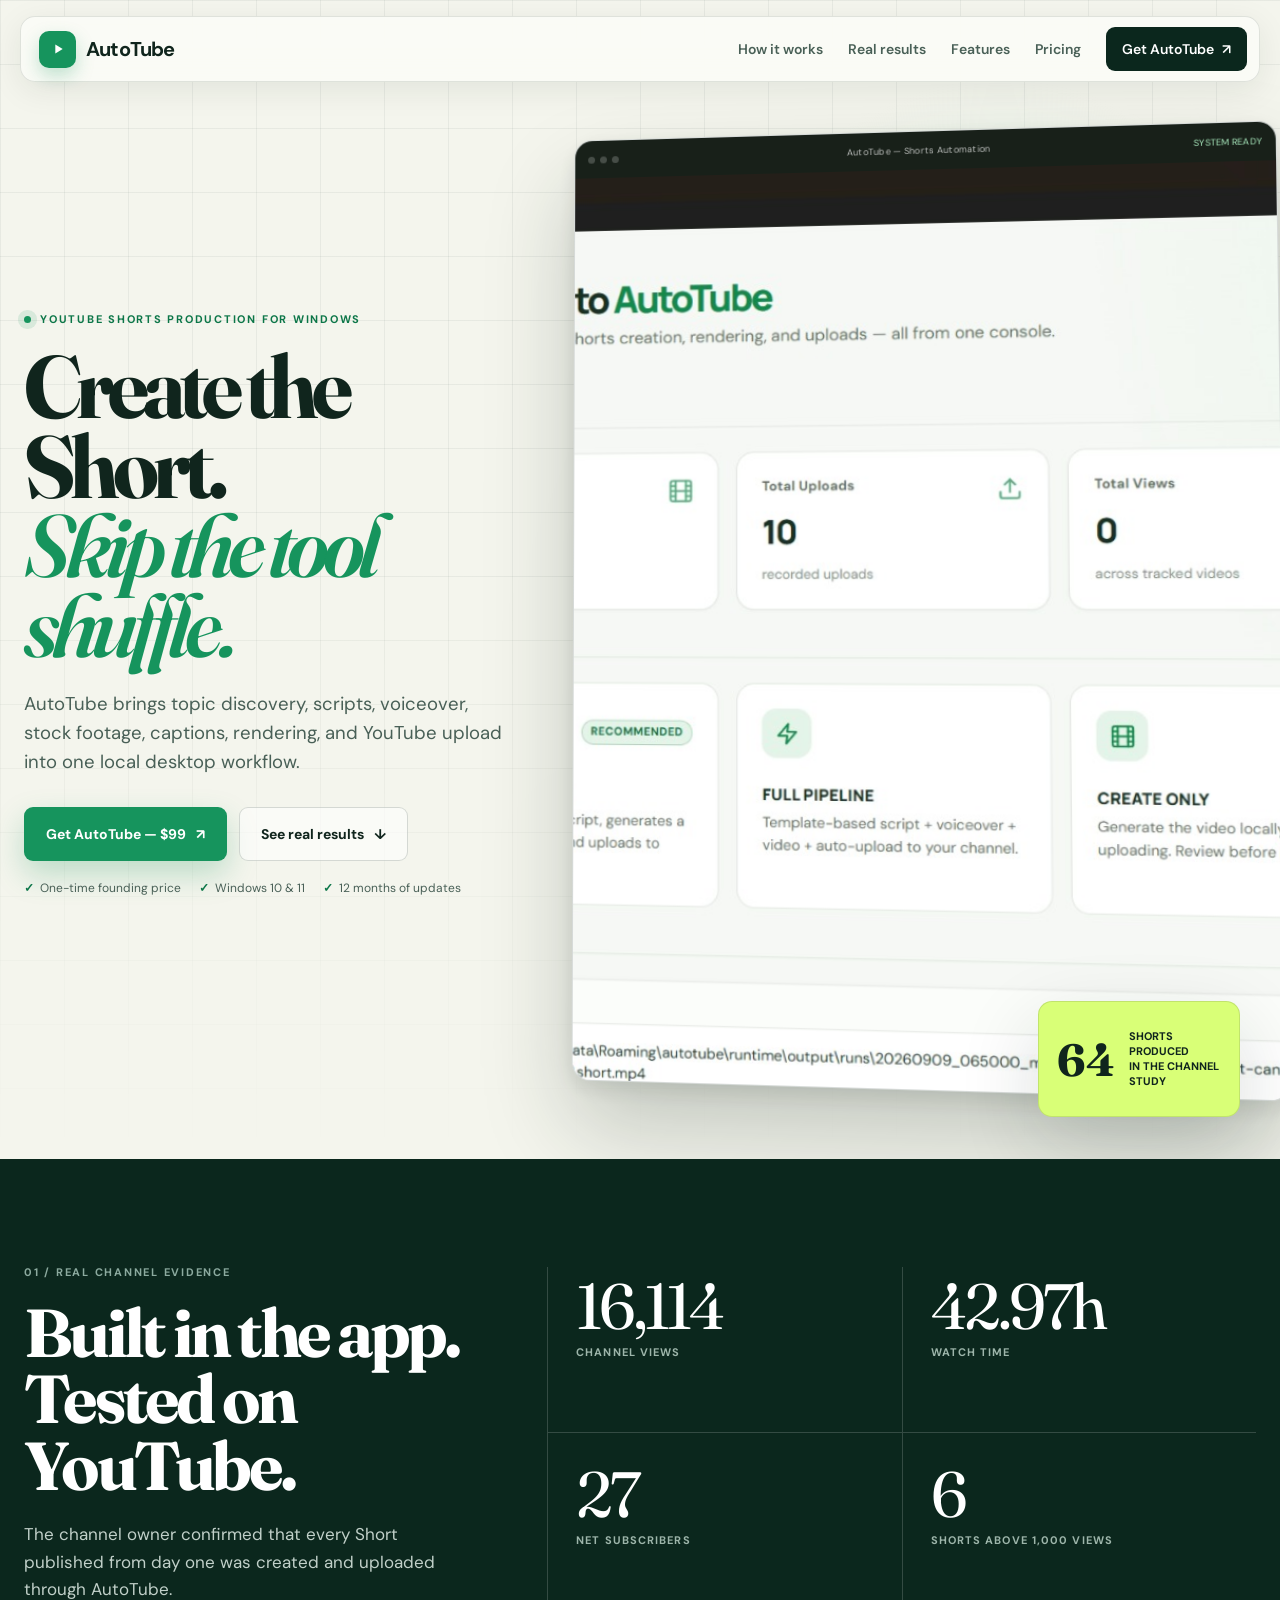
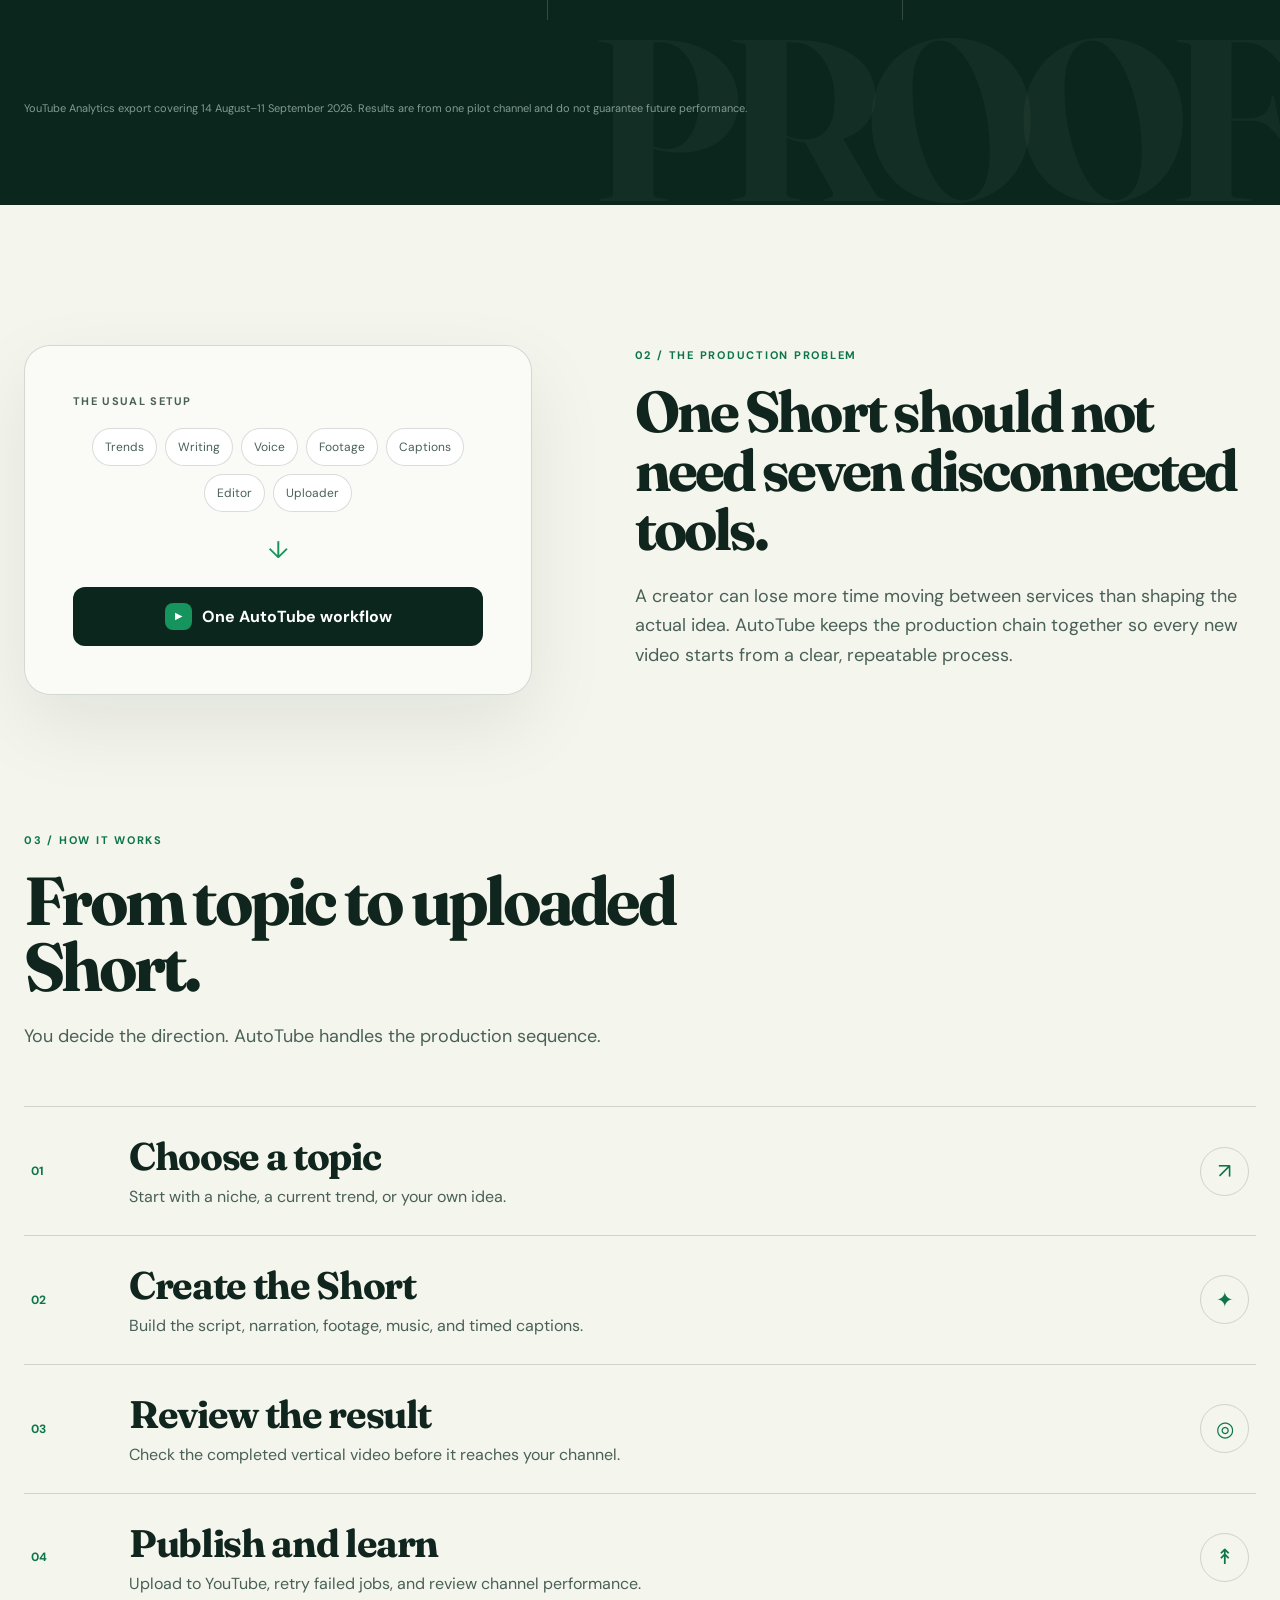
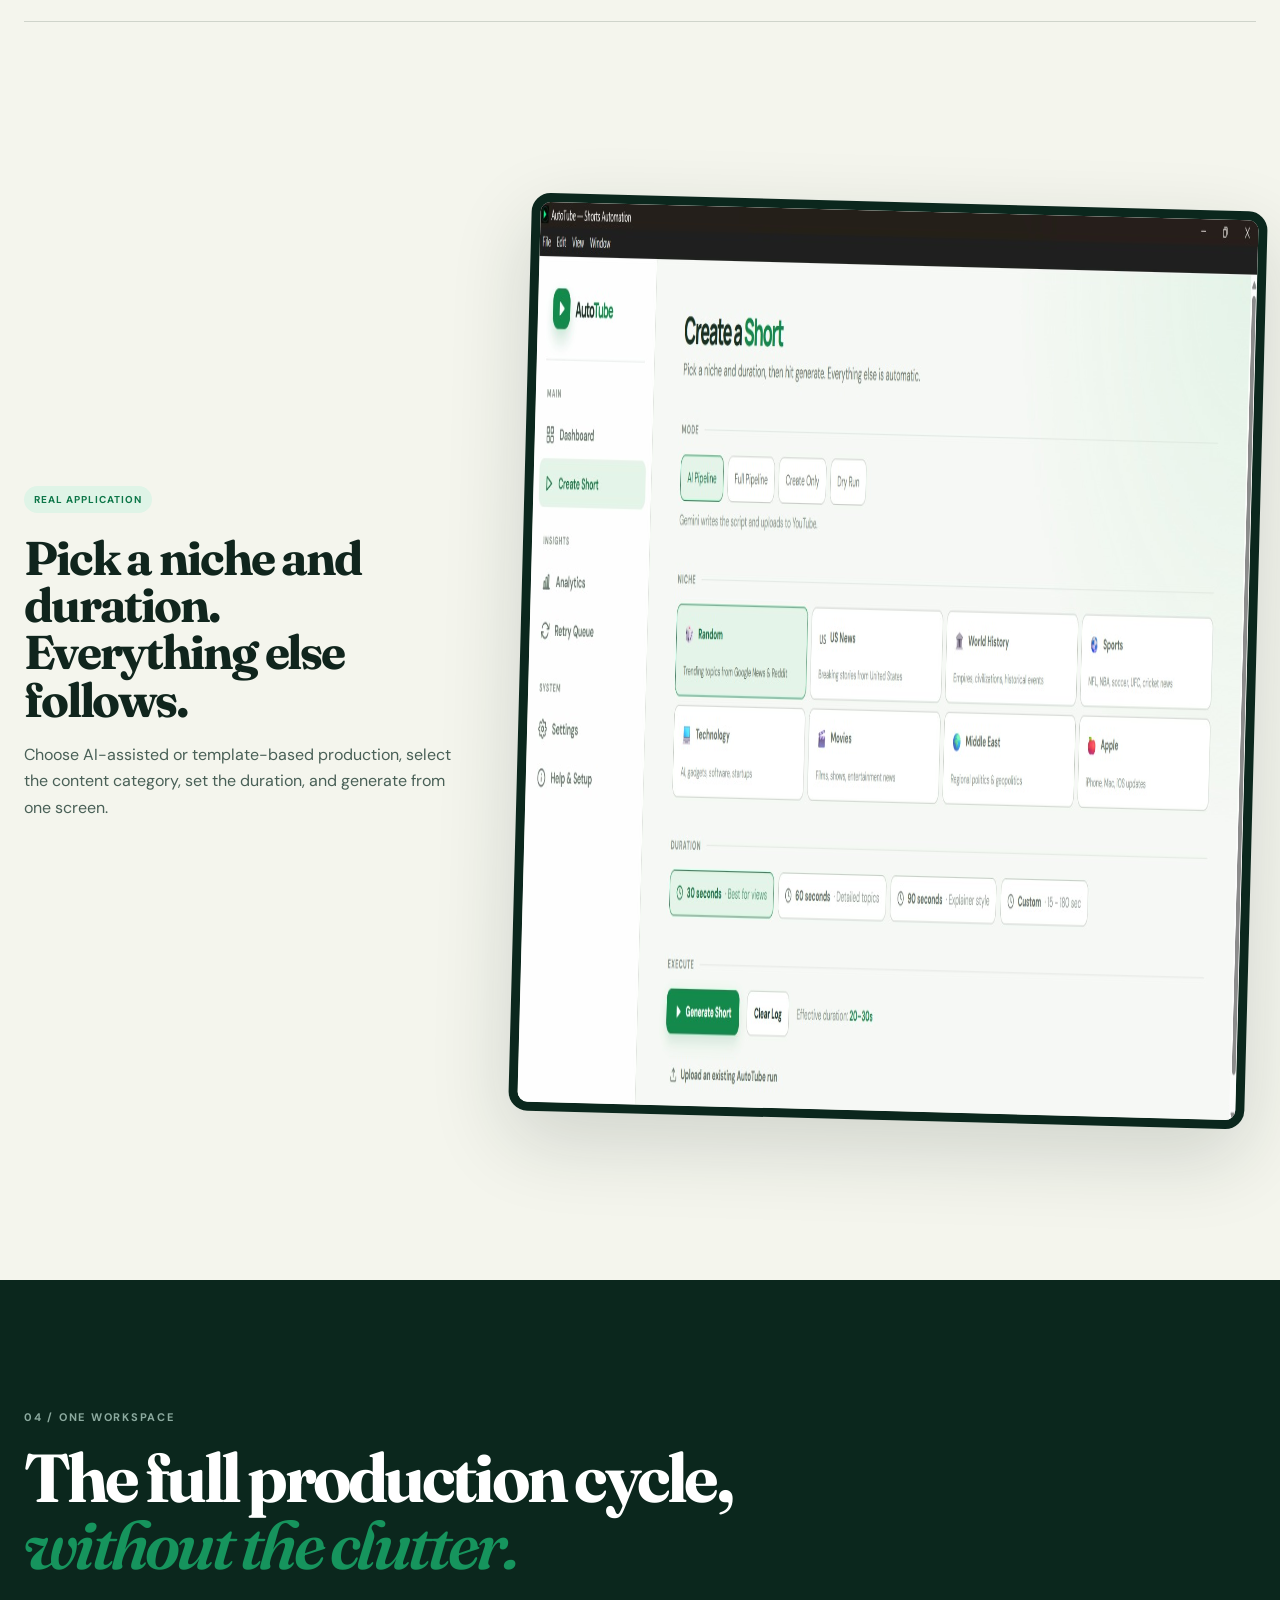
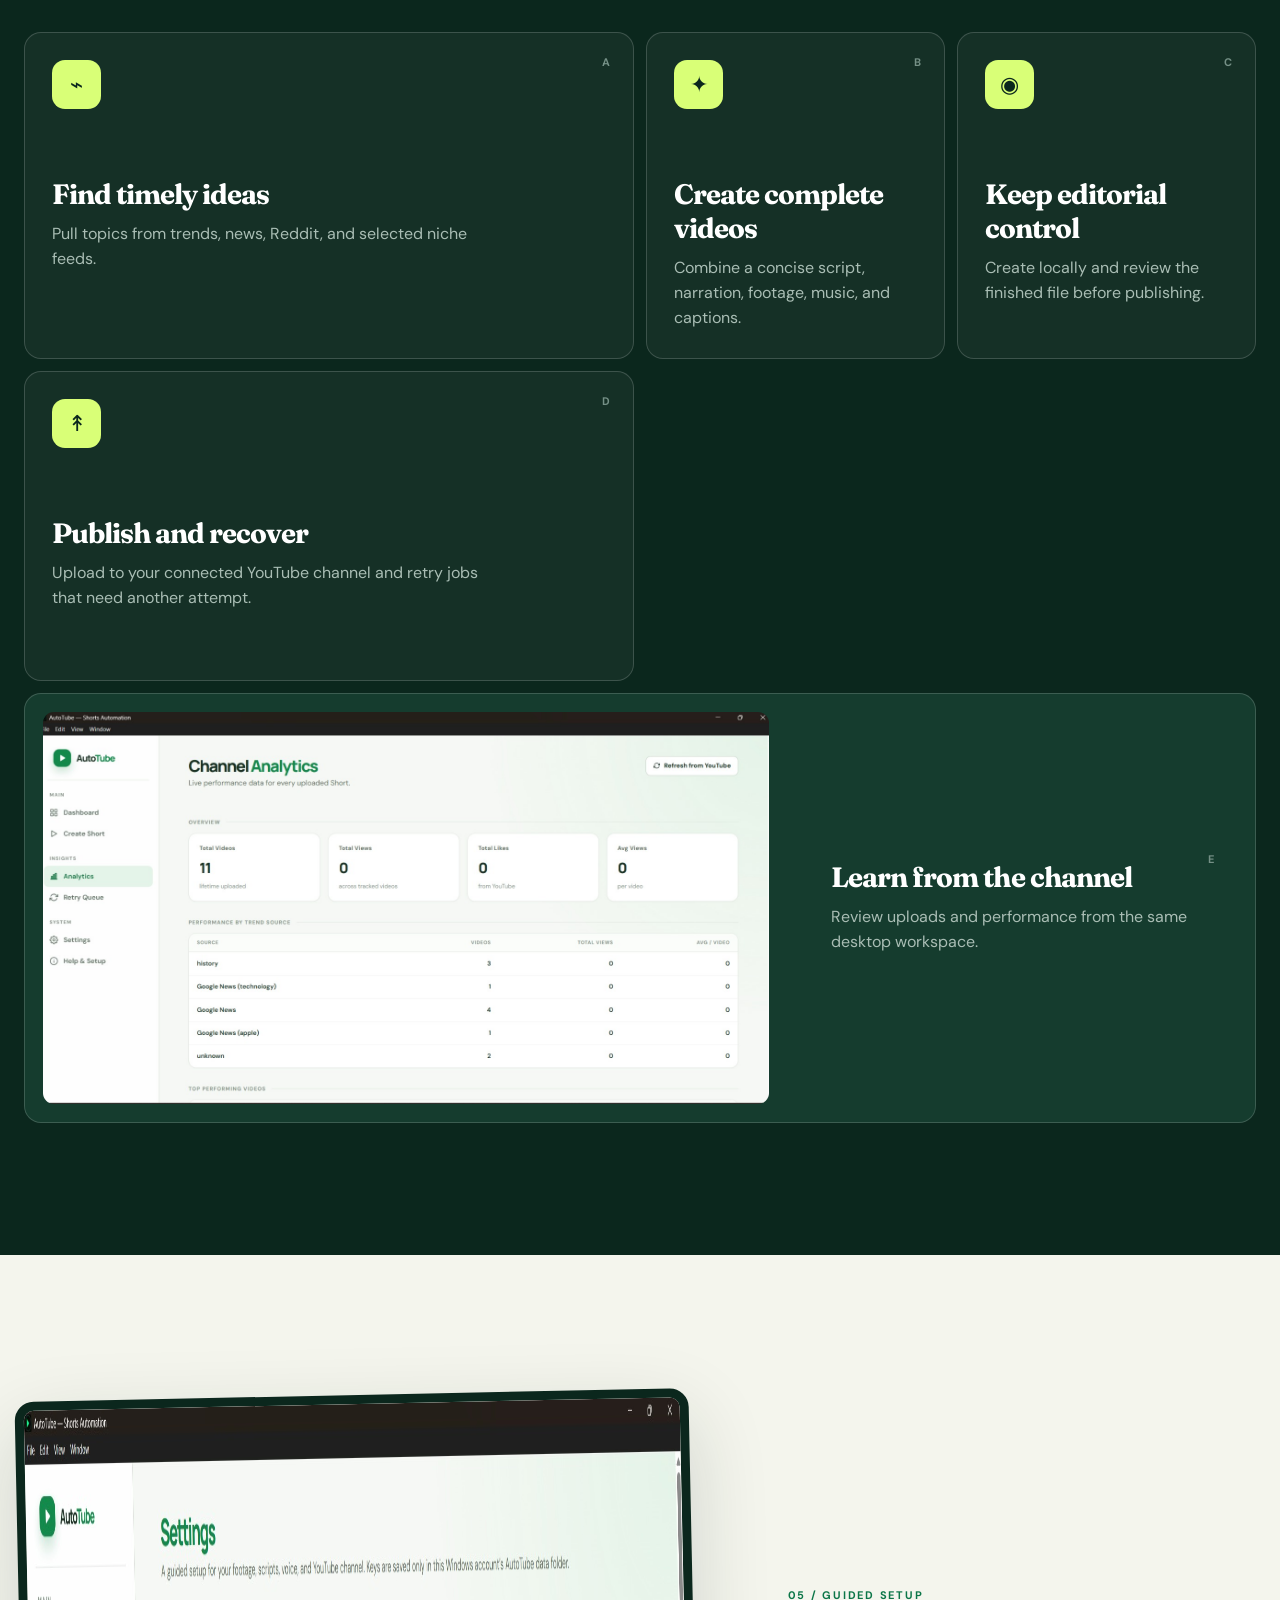
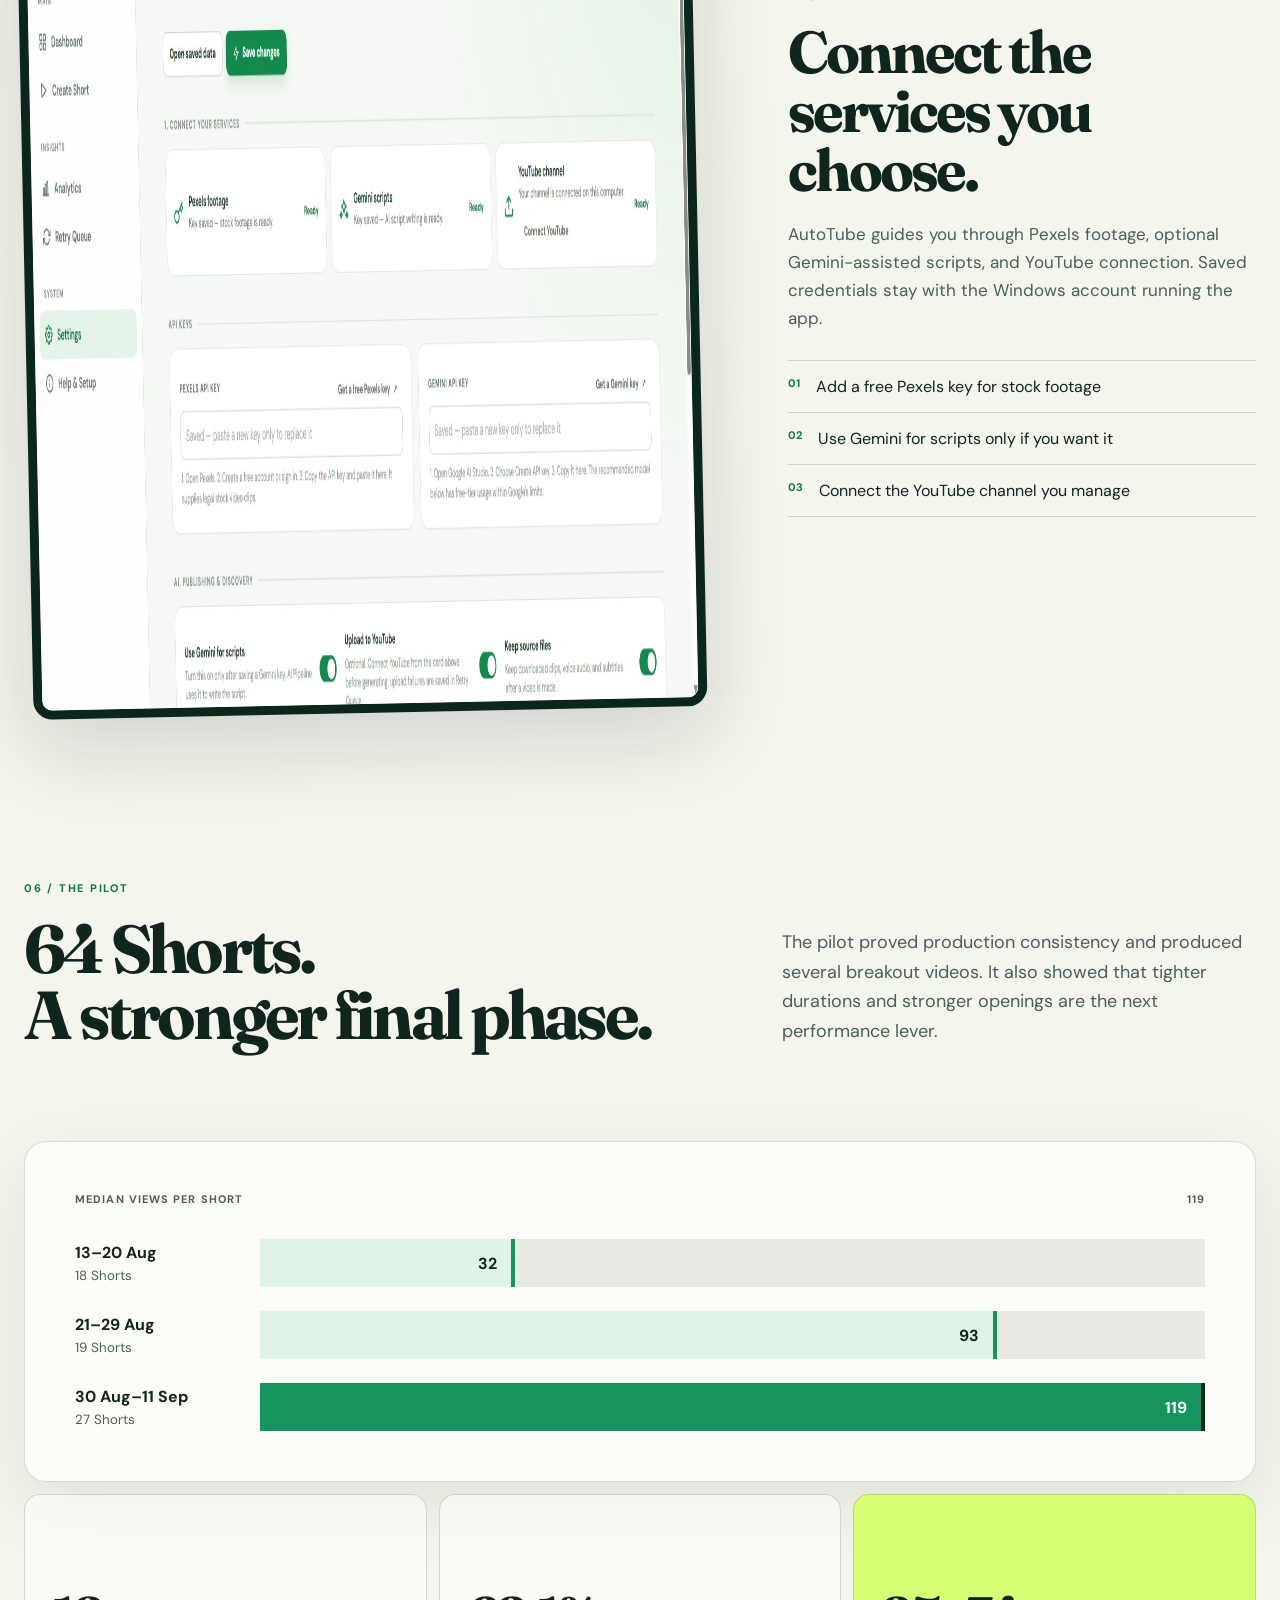
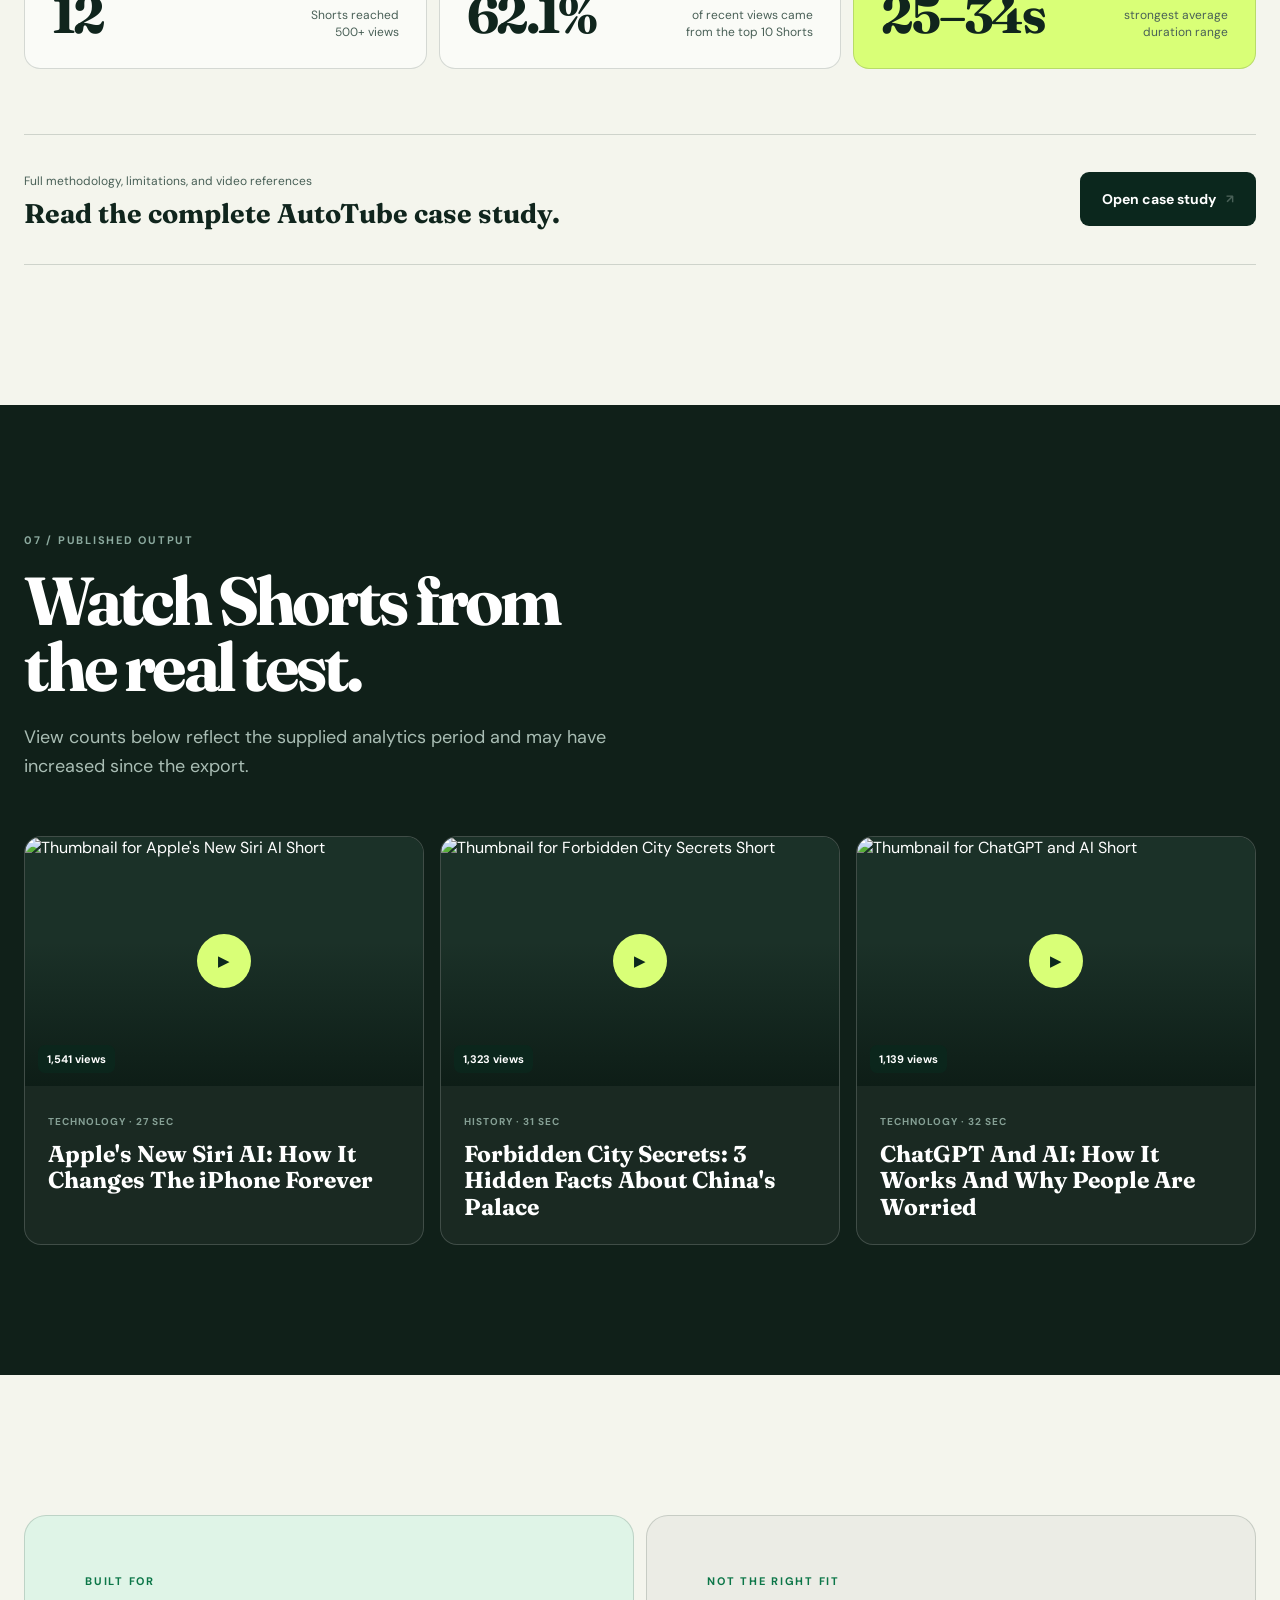
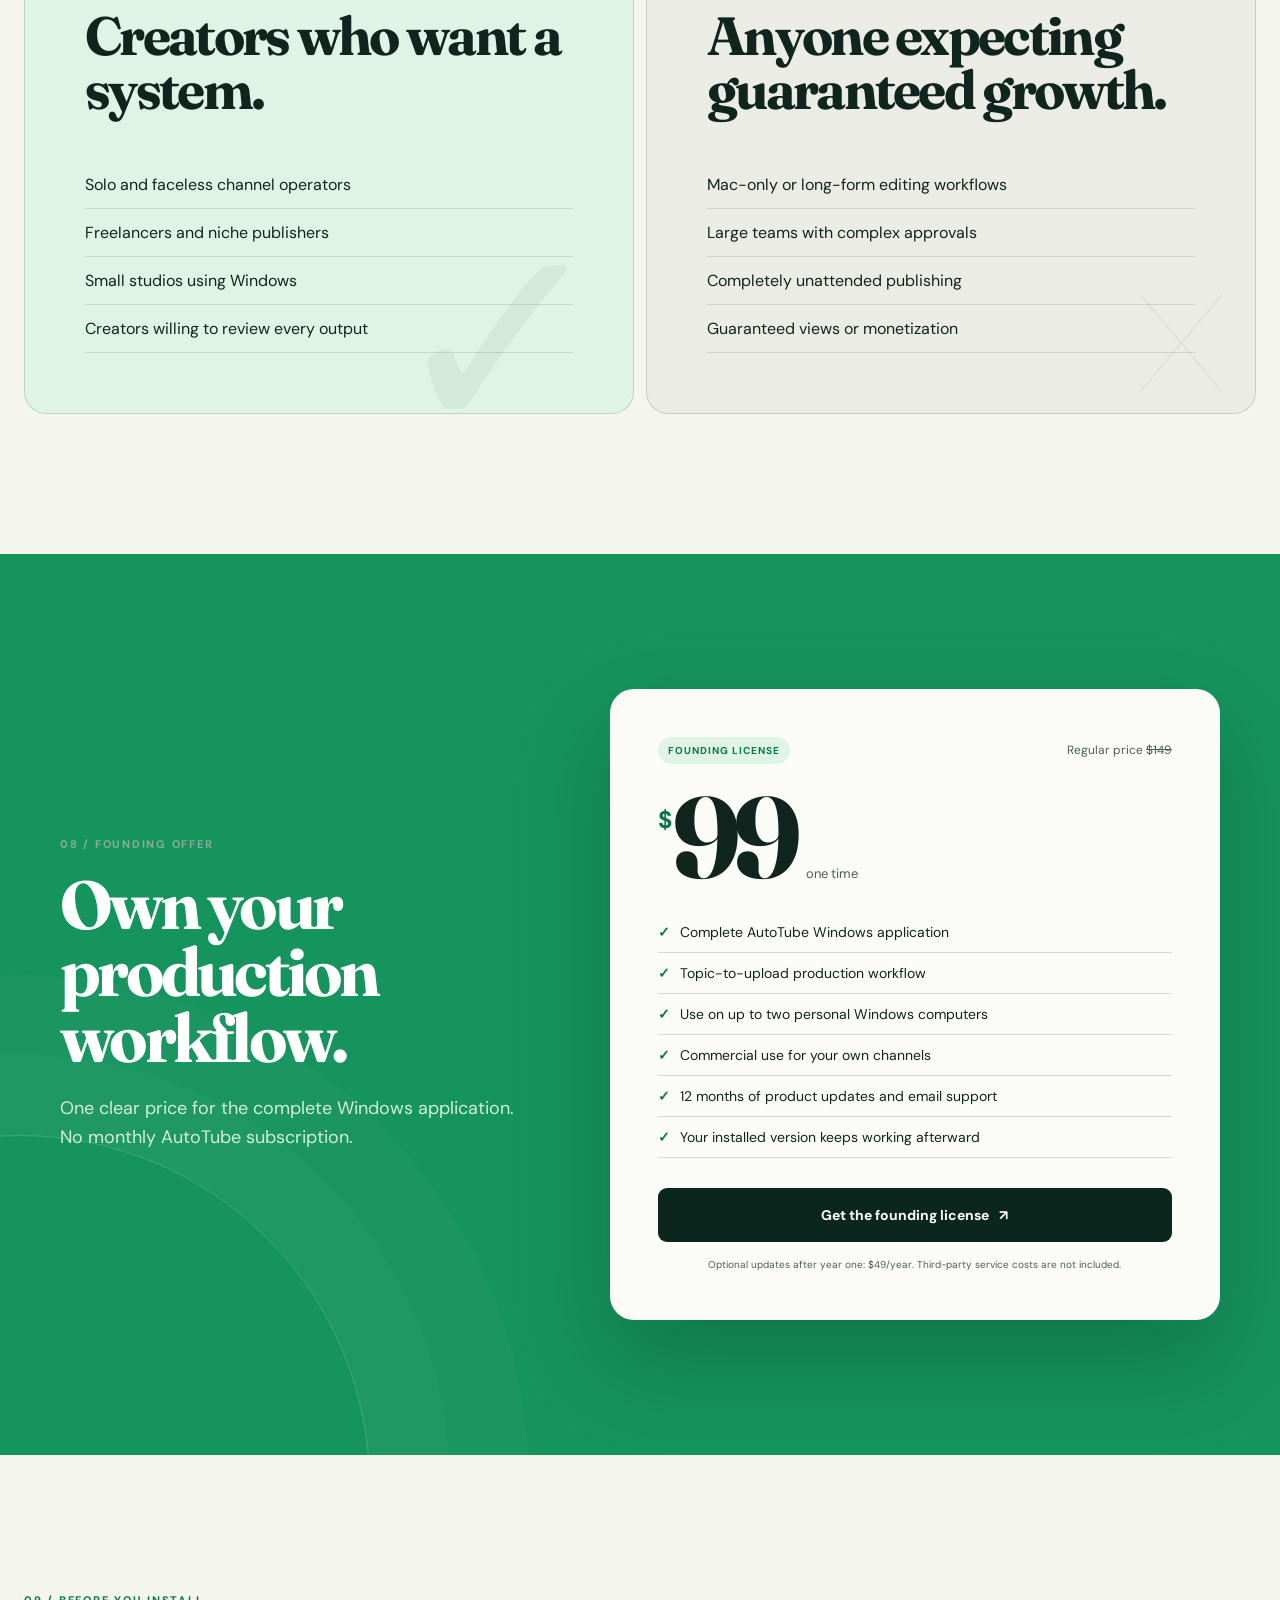
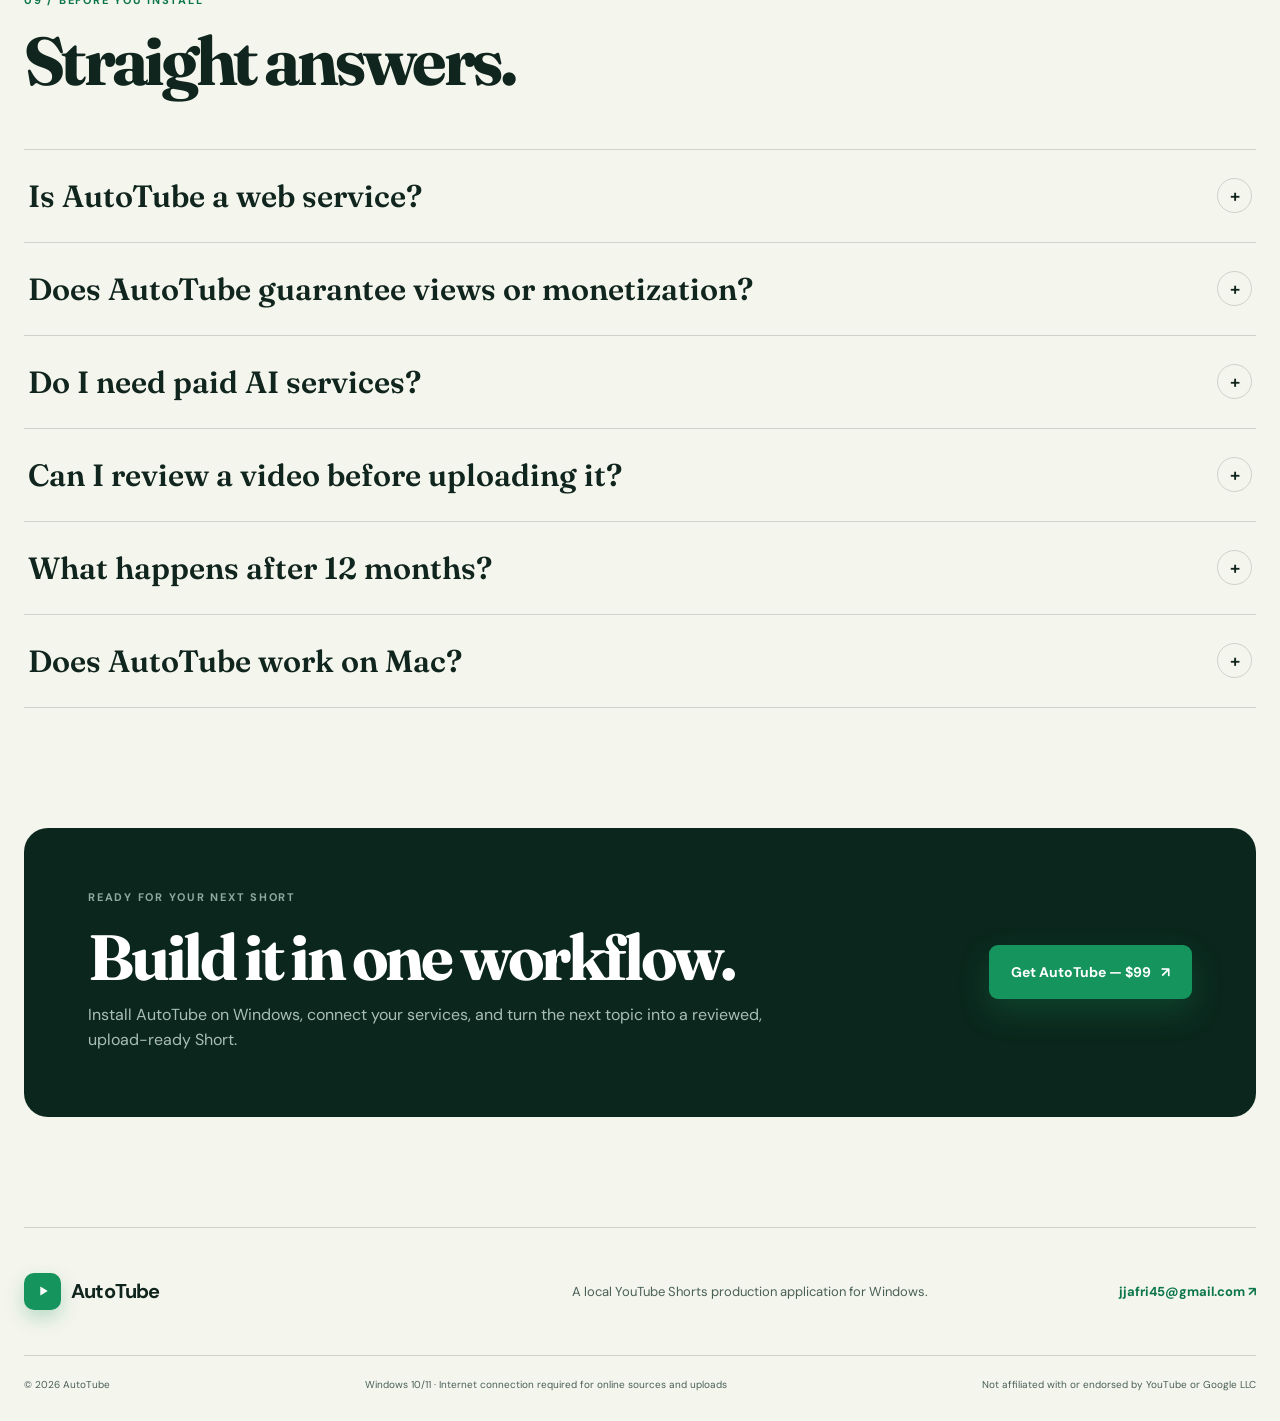
==== index.html @ 6524827c "Add AutoTube customer landing page" ====
<!doctype html>
<html lang="en">
  <head>
    <meta charset="UTF-8" />
    <meta name="viewport" content="width=device-width, initial-scale=1.0" />
    <meta name="theme-color" content="#0b271d" />
    <meta
      name="description"
      content="AutoTube is a Windows desktop app that creates, renders, and uploads YouTube Shorts from one local workflow. See real channel results and get the founding license."
    />
    <meta property="og:title" content="AutoTube — Create and publish Shorts from one app" />
    <meta
      property="og:description"
      content="64 AutoTube Shorts generated 16,114 views in a real channel study. See the workflow, results, and founding offer."
    />
    <meta property="og:type" content="website" />
    <meta property="og:url" content="https://autube.is-an.ai/" />
    <meta property="og:image" content="https://autube.is-an.ai/assets/autotube-dashboard.jpeg" />
    <meta name="twitter:card" content="summary_large_image" />
    <link rel="canonical" href="https://autube.is-an.ai/" />
    <link rel="icon" href="./favicon.svg" type="image/svg+xml" />
    <link rel="preconnect" href="https://fonts.googleapis.com" />
    <link rel="preconnect" href="https://fonts.gstatic.com" crossorigin />
    <link
      href="https://fonts.googleapis.com/css2?family=DM+Sans:wght@400;500;600;700&amp;family=Fraunces:opsz,wght@9..144,600;9..144,700&amp;display=swap"
      rel="stylesheet"
    />
    <script>document.documentElement.classList.add('js');</script>
    <link rel="stylesheet" href="./styles.css" />
    <script src="./app.js" defer></script>
    <title>AutoTube — Create and publish YouTube Shorts</title>
  </head>
  <body>
    <a class="skip-link" href="#main">Skip to content</a>

    <header class="site-header" data-header>
      <a class="brand" href="#top" aria-label="AutoTube home">
        <span class="brand-mark" aria-hidden="true">
          <svg viewBox="0 0 28 28" role="img"><path d="M10.6 8.2 20 14l-9.4 5.8V8.2Z" /></svg>
        </span>
        <span>AutoTube</span>
      </a>

      <button class="menu-toggle" type="button" aria-expanded="false" aria-controls="site-nav" data-menu-toggle>
        <span></span><span></span>
        <span class="sr-only">Open menu</span>
      </button>

      <nav class="site-nav" id="site-nav" aria-label="Primary navigation" data-menu>
        <a href="#workflow">How it works</a>
        <a href="#results">Real results</a>
        <a href="#features">Features</a>
        <a href="#pricing">Pricing</a>
        <a class="header-cta" href="https://wa.me/923166284254?text=Hi%2C%20I%27m%20interested%20in%20the%20AutoTube%20Founding%20License" target="_blank" rel="noreferrer">Get AutoTube <span>↗</span></a>
      </nav>
    </header>

    <main id="main">
      <section class="hero" id="top">
        <div class="hero-grid" aria-hidden="true"></div>
        <div class="hero-copy reveal">
          <p class="kicker"><span></span> YouTube Shorts production for Windows</p>
          <h1>Create the Short.<br /><em>Skip the tool shuffle.</em></h1>
          <p class="hero-lede">
            AutoTube brings topic discovery, scripts, voiceover, stock footage, captions,
            rendering, and YouTube upload into one local desktop workflow.
          </p>
          <div class="hero-actions">
            <a class="button button-primary" href="https://wa.me/923166284254?text=Hi%2C%20I%27m%20interested%20in%20the%20AutoTube%20Founding%20License" target="_blank" rel="noreferrer">
              Get AutoTube — $99 <span aria-hidden="true">↗</span>
            </a>
            <a class="button button-quiet" href="#results">See real results <span aria-hidden="true">↓</span></a>
          </div>
          <div class="hero-fineprint">
            <span>One-time founding price</span>
            <span>Windows 10 &amp; 11</span>
            <span>12 months of updates</span>
          </div>
        </div>

        <div class="hero-product reveal reveal-delay-1">
          <div class="window-shell">
            <div class="window-bar">
              <span class="window-dots" aria-hidden="true"><i></i><i></i><i></i></span>
              <span>AutoTube — Shorts Automation</span>
              <span class="window-status">SYSTEM READY</span>
            </div>
            <img
              src="./assets/autotube-dashboard.jpeg"
              alt="AutoTube dashboard showing production modes, upload totals, and recent activity"
              width="1600"
              height="900"
              fetchpriority="high"
            />
          </div>
          <div class="floating-proof" aria-label="Pilot result">
            <strong>64</strong>
            <span>Shorts produced<br />in the channel study</span>
          </div>
        </div>
      </section>

      <section class="proof-band" aria-labelledby="proof-title">
        <div class="proof-intro reveal">
          <p class="section-code">01 / REAL CHANNEL EVIDENCE</p>
          <h2 id="proof-title">Built in the app.<br />Tested on YouTube.</h2>
          <p>
            The channel owner confirmed that every Short published from day one was created
            and uploaded through AutoTube.
          </p>
        </div>
        <dl class="proof-metrics reveal reveal-delay-1">
          <div><dt>16,114</dt><dd>channel views</dd></div>
          <div><dt>42.97h</dt><dd>watch time</dd></div>
          <div><dt>27</dt><dd>net subscribers</dd></div>
          <div><dt>6</dt><dd>Shorts above 1,000 views</dd></div>
        </dl>
        <p class="proof-note">
          YouTube Analytics export covering 14 August–11 September 2026. Results are from one
          pilot channel and do not guarantee future performance.
        </p>
      </section>

      <section class="problem-section section-shell">
        <div class="problem-map reveal" aria-label="Shorts production workflow comparison">
          <div class="map-label">The usual setup</div>
          <div class="tool-cloud">
            <span>Trends</span><span>Writing</span><span>Voice</span><span>Footage</span><span>Captions</span><span>Editor</span><span>Uploader</span>
          </div>
          <div class="map-arrow" aria-hidden="true">↓</div>
          <div class="autotube-chip"><span class="mini-play">▶</span> One AutoTube workflow</div>
        </div>
        <div class="problem-copy reveal reveal-delay-1">
          <p class="section-code dark">02 / THE PRODUCTION PROBLEM</p>
          <h2>One Short should not need seven disconnected tools.</h2>
          <p>
            A creator can lose more time moving between services than shaping the actual idea.
            AutoTube keeps the production chain together so every new video starts from a clear,
            repeatable process.
          </p>
        </div>
      </section>

      <section class="workflow section-shell" id="workflow">
        <div class="section-heading reveal">
          <p class="section-code dark">03 / HOW IT WORKS</p>
          <h2>From topic to uploaded Short.</h2>
          <p>You decide the direction. AutoTube handles the production sequence.</p>
        </div>

        <ol class="workflow-list">
          <li class="reveal">
            <span class="step-number">01</span>
            <div><h3>Choose a topic</h3><p>Start with a niche, a current trend, or your own idea.</p></div>
            <span class="step-icon" aria-hidden="true">↗</span>
          </li>
          <li class="reveal">
            <span class="step-number">02</span>
            <div><h3>Create the Short</h3><p>Build the script, narration, footage, music, and timed captions.</p></div>
            <span class="step-icon" aria-hidden="true">✦</span>
          </li>
          <li class="reveal">
            <span class="step-number">03</span>
            <div><h3>Review the result</h3><p>Check the completed vertical video before it reaches your channel.</p></div>
            <span class="step-icon" aria-hidden="true">◎</span>
          </li>
          <li class="reveal">
            <span class="step-number">04</span>
            <div><h3>Publish and learn</h3><p>Upload to YouTube, retry failed jobs, and review channel performance.</p></div>
            <span class="step-icon" aria-hidden="true">↟</span>
          </li>
        </ol>

        <div class="product-stage reveal">
          <div class="stage-copy">
            <span class="stage-tag">Real application</span>
            <h3>Pick a niche and duration.<br />Everything else follows.</h3>
            <p>
              Choose AI-assisted or template-based production, select the content category, set
              the duration, and generate from one screen.
            </p>
          </div>
          <div class="screen-card tilted">
            <img
              src="./assets/autotube-create-short.jpeg"
              alt="AutoTube Create a Short screen with production modes, niches, and duration controls"
              width="1600"
              height="900"
              loading="lazy"
            />
          </div>
        </div>
      </section>

      <section class="feature-section" id="features">
        <div class="section-shell">
          <div class="section-heading light reveal">
            <p class="section-code">04 / ONE WORKSPACE</p>
            <h2>The full production cycle,<br /><em>without the clutter.</em></h2>
          </div>

          <div class="feature-grid">
            <article class="feature-card feature-card-wide reveal">
              <span class="feature-index">A</span>
              <div class="feature-icon" aria-hidden="true">⌁</div>
              <h3>Find timely ideas</h3>
              <p>Pull topics from trends, news, Reddit, and selected niche feeds.</p>
            </article>
            <article class="feature-card reveal reveal-delay-1">
              <span class="feature-index">B</span>
              <div class="feature-icon" aria-hidden="true">✦</div>
              <h3>Create complete videos</h3>
              <p>Combine a concise script, narration, footage, music, and captions.</p>
            </article>
            <article class="feature-card reveal">
              <span class="feature-index">C</span>
              <div class="feature-icon" aria-hidden="true">◉</div>
              <h3>Keep editorial control</h3>
              <p>Create locally and review the finished file before publishing.</p>
            </article>
            <article class="feature-card feature-card-wide reveal reveal-delay-1">
              <span class="feature-index">D</span>
              <div class="feature-icon" aria-hidden="true">↟</div>
              <h3>Publish and recover</h3>
              <p>Upload to your connected YouTube channel and retry jobs that need another attempt.</p>
            </article>
            <article class="feature-card feature-card-image reveal">
              <img
                src="./assets/autotube-analytics.jpeg"
                alt="AutoTube channel analytics screen showing tracked video performance"
                width="1600"
                height="900"
                loading="lazy"
              />
              <div><span class="feature-index">E</span><h3>Learn from the channel</h3><p>Review uploads and performance from the same desktop workspace.</p></div>
            </article>
          </div>
        </div>
      </section>

      <section class="setup-section section-shell">
        <div class="setup-screen reveal">
          <div class="screen-card">
            <img
              src="./assets/autotube-settings.jpeg"
              alt="AutoTube Settings screen showing Pexels, optional Gemini, and YouTube connection status"
              width="1600"
              height="900"
              loading="lazy"
            />
          </div>
        </div>
        <div class="setup-copy reveal reveal-delay-1">
          <p class="section-code dark">05 / GUIDED SETUP</p>
          <h2>Connect the services you choose.</h2>
          <p>
            AutoTube guides you through Pexels footage, optional Gemini-assisted scripts, and
            YouTube connection. Saved credentials stay with the Windows account running the app.
          </p>
          <ul>
            <li><span>01</span> Add a free Pexels key for stock footage</li>
            <li><span>02</span> Use Gemini for scripts only if you want it</li>
            <li><span>03</span> Connect the YouTube channel you manage</li>
          </ul>
        </div>
      </section>

      <section class="results section-shell" id="results">
        <div class="results-heading reveal">
          <div>
            <p class="section-code dark">06 / THE PILOT</p>
            <h2>64 Shorts.<br />A stronger final phase.</h2>
          </div>
          <p>
            The pilot proved production consistency and produced several breakout videos. It also
            showed that tighter durations and stronger openings are the next performance lever.
          </p>
        </div>

        <div class="phase-chart reveal" role="img" aria-label="Median views rose from 32 in the first phase to 93 in the second and 119 in the latest phase">
          <div class="chart-axis"><span>Median views per Short</span><span>119</span></div>
          <div class="bar-row">
            <div><span>13–20 Aug</span><small>18 Shorts</small></div>
            <div class="bar-track"><i style="--bar: 27%"><b>32</b></i></div>
          </div>
          <div class="bar-row">
            <div><span>21–29 Aug</span><small>19 Shorts</small></div>
            <div class="bar-track"><i style="--bar: 78%"><b>93</b></i></div>
          </div>
          <div class="bar-row latest">
            <div><span>30 Aug–11 Sep</span><small>27 Shorts</small></div>
            <div class="bar-track"><i style="--bar: 100%"><b>119</b></i></div>
          </div>
        </div>

        <div class="result-cards">
          <article class="result-card reveal"><strong>12</strong><span>Shorts reached<br />500+ views</span></article>
          <article class="result-card reveal reveal-delay-1"><strong>62.1%</strong><span>of recent views came<br />from the top 10 Shorts</span></article>
          <article class="result-card result-card-accent reveal"><strong>25–34s</strong><span>strongest average<br />duration range</span></article>
        </div>

        <div class="case-cta reveal">
          <div>
            <span>Full methodology, limitations, and video references</span>
            <h3>Read the complete AutoTube case study.</h3>
          </div>
          <a class="button button-dark" href="./assets/autotube-application-case-study.pdf" target="_blank">Open case study <span aria-hidden="true">↗</span></a>
        </div>
      </section>

      <section class="videos-section">
        <div class="section-shell">
          <div class="section-heading light reveal">
            <p class="section-code">07 / PUBLISHED OUTPUT</p>
            <h2>Watch Shorts from<br />the real test.</h2>
            <p>View counts below reflect the supplied analytics period and may have increased since the export.</p>
          </div>

          <div class="video-grid">
            <a class="video-card reveal" href="https://www.youtube.com/watch?v=h9ysOjB7v64" target="_blank" rel="noreferrer">
              <div class="video-thumb">
                <img src="https://img.youtube.com/vi/h9ysOjB7v64/hqdefault.jpg" alt="Thumbnail for Apple's New Siri AI Short" loading="lazy" />
                <span class="play-badge" aria-hidden="true">▶</span>
                <span class="view-badge">1,541 views</span>
              </div>
              <div class="video-meta"><span>Technology · 27 sec</span><h3>Apple's New Siri AI: How It Changes The iPhone Forever</h3></div>
            </a>
            <a class="video-card reveal reveal-delay-1" href="https://www.youtube.com/watch?v=GwK6FpS3tto" target="_blank" rel="noreferrer">
              <div class="video-thumb">
                <img src="https://img.youtube.com/vi/GwK6FpS3tto/hqdefault.jpg" alt="Thumbnail for Forbidden City Secrets Short" loading="lazy" />
                <span class="play-badge" aria-hidden="true">▶</span>
                <span class="view-badge">1,323 views</span>
              </div>
              <div class="video-meta"><span>History · 31 sec</span><h3>Forbidden City Secrets: 3 Hidden Facts About China's Palace</h3></div>
            </a>
            <a class="video-card reveal reveal-delay-2" href="https://www.youtube.com/watch?v=IgtK_7Hb8ug" target="_blank" rel="noreferrer">
              <div class="video-thumb">
                <img src="https://img.youtube.com/vi/IgtK_7Hb8ug/hqdefault.jpg" alt="Thumbnail for ChatGPT and AI Short" loading="lazy" />
                <span class="play-badge" aria-hidden="true">▶</span>
                <span class="view-badge">1,139 views</span>
              </div>
              <div class="video-meta"><span>Technology · 32 sec</span><h3>ChatGPT And AI: How It Works And Why People Are Worried</h3></div>
            </a>
          </div>
        </div>
      </section>

      <section class="fit-section section-shell">
        <div class="fit-card good reveal">
          <span class="fit-symbol" aria-hidden="true">✓</span>
          <p class="section-code dark">BUILT FOR</p>
          <h2>Creators who want a system.</h2>
          <ul>
            <li>Solo and faceless channel operators</li>
            <li>Freelancers and niche publishers</li>
            <li>Small studios using Windows</li>
            <li>Creators willing to review every output</li>
          </ul>
        </div>
        <div class="fit-card honest reveal reveal-delay-1">
          <span class="fit-symbol" aria-hidden="true">×</span>
          <p class="section-code dark">NOT THE RIGHT FIT</p>
          <h2>Anyone expecting guaranteed growth.</h2>
          <ul>
            <li>Mac-only or long-form editing workflows</li>
            <li>Large teams with complex approvals</li>
            <li>Completely unattended publishing</li>
            <li>Guaranteed views or monetization</li>
          </ul>
        </div>
      </section>

      <section class="pricing-section" id="pricing">
        <div class="pricing-orbit" aria-hidden="true"></div>
        <div class="pricing-copy reveal">
          <p class="section-code">08 / FOUNDING OFFER</p>
          <h2>Own your<br />production workflow.</h2>
          <p>
            One clear price for the complete Windows application. No monthly AutoTube subscription.
          </p>
        </div>

        <div class="price-card reveal reveal-delay-1">
          <div class="price-card-top">
            <span class="founder-pill">Founding license</span>
            <span class="regular-price">Regular price <s>$149</s></span>
          </div>
          <div class="price"><sup>$</sup><strong>99</strong><span>one time</span></div>
          <ul class="price-list">
            <li><span>✓</span> Complete AutoTube Windows application</li>
            <li><span>✓</span> Topic-to-upload production workflow</li>
            <li><span>✓</span> Use on up to two personal Windows computers</li>
            <li><span>✓</span> Commercial use for your own channels</li>
            <li><span>✓</span> 12 months of product updates and email support</li>
            <li><span>✓</span> Your installed version keeps working afterward</li>
          </ul>
          <a class="button button-price" href="https://wa.me/923166284254?text=Hi%2C%20I%27m%20ready%20to%20buy%20the%20AutoTube%20Founding%20License%20for%20%2499" target="_blank" rel="noreferrer">
            Get the founding license <span aria-hidden="true">↗</span>
          </a>
          <p class="price-note">Optional updates after year one: $49/year. Third-party service costs are not included.</p>
        </div>
      </section>

      <section class="faq section-shell" id="faq">
        <div class="section-heading reveal">
          <p class="section-code dark">09 / BEFORE YOU INSTALL</p>
          <h2>Straight answers.</h2>
        </div>
        <div class="faq-list">
          <details class="reveal"><summary>Is AutoTube a web service?<span>+</span></summary><p>No. AutoTube is a desktop application for Windows 10 and 11. The production workflow runs on your computer.</p></details>
          <details class="reveal"><summary>Does AutoTube guarantee views or monetization?<span>+</span></summary><p>No. AutoTube helps you produce and publish consistently, but viewer response, YouTube distribution, policy compliance, and monetization decisions remain outside the application's control.</p></details>
          <details class="reveal"><summary>Do I need paid AI services?<span>+</span></summary><p>The core template workflow can run without a paid AI subscription. An optional Gemini key enables AI-assisted script writing. Footage and YouTube features require the relevant connected accounts or credentials.</p></details>
          <details class="reveal"><summary>Can I review a video before uploading it?<span>+</span></summary><p>Yes. You can create the finished video locally without publishing it immediately. Every output should be reviewed for accuracy, footage suitability, rights, and channel fit.</p></details>
          <details class="reveal"><summary>What happens after 12 months?<span>+</span></summary><p>Your installed version keeps working. An optional $49 annual renewal provides another year of product updates and email support.</p></details>
          <details class="reveal"><summary>Does AutoTube work on Mac?<span>+</span></summary><p>Not currently. The launch version supports 64-bit Windows 10 and Windows 11.</p></details>
        </div>
      </section>

      <section class="final-cta section-shell reveal">
        <div>
          <p class="section-code">READY FOR YOUR NEXT SHORT</p>
          <h2>Build it in one workflow.</h2>
          <p>Install AutoTube on Windows, connect your services, and turn the next topic into a reviewed, upload-ready Short.</p>
        </div>
        <a class="button button-primary" href="https://wa.me/923166284254?text=Hi%2C%20I%27m%20interested%20in%20the%20AutoTube%20Founding%20License" target="_blank" rel="noreferrer">Get AutoTube — $99 <span aria-hidden="true">↗</span></a>
      </section>
    </main>

    <footer class="site-footer">
      <div class="footer-top">
        <a class="brand footer-brand" href="#top">
          <span class="brand-mark" aria-hidden="true"><svg viewBox="0 0 28 28"><path d="M10.6 8.2 20 14l-9.4 5.8V8.2Z" /></svg></span>
          <span>AutoTube</span>
        </a>
        <p>A local YouTube Shorts production application for Windows.</p>
        <a href="mailto:jjafri45@gmail.com?subject=AutoTube%20Question">jjafri45@gmail.com ↗</a>
      </div>
      <div class="footer-bottom">
        <span>© <span data-year></span> AutoTube</span>
        <span>Windows 10/11 · Internet connection required for online sources and uploads</span>
        <span>Not affiliated with or endorsed by YouTube or Google LLC</span>
      </div>
    </footer>
  </body>
</html>
---- styles.css ----
:root {
  color-scheme: light;
  --paper: #f4f5ed;
  --paper-bright: #fbfcf7;
  --ink: #10251d;
  --ink-soft: #496057;
  --forest: #0b271d;
  --forest-2: #103a2b;
  --green: #16945d;
  --green-dark: #0c7648;
  --mint: #dff4e7;
  --acid: #d9ff77;
  --line: rgba(16, 37, 29, 0.16);
  --line-light: rgba(255, 255, 255, 0.17);
  --white: #fff;
  --shadow: 0 28px 80px rgba(16, 37, 29, 0.16);
  --display: "Fraunces", Georgia, serif;
  --sans: "DM Sans", "Segoe UI", sans-serif;
}

* { box-sizing: border-box; }

html { scroll-behavior: smooth; }

body {
  margin: 0;
  overflow-x: hidden;
  background: var(--paper);
  color: var(--ink);
  font-family: var(--sans);
  text-rendering: optimizeLegibility;
}

body::selection { background: var(--acid); color: var(--forest); }

a { color: inherit; text-decoration: none; }
img { display: block; max-width: 100%; }
button, input { font: inherit; }

.sr-only {
  position: absolute;
  width: 1px;
  height: 1px;
  padding: 0;
  margin: -1px;
  overflow: hidden;
  clip: rect(0, 0, 0, 0);
  white-space: nowrap;
  border: 0;
}

.skip-link {
  position: fixed;
  top: 10px;
  left: 10px;
  z-index: 999;
  padding: 10px 14px;
  transform: translateY(-160%);
  border-radius: 6px;
  background: var(--acid);
  color: var(--forest);
  font-weight: 700;
}

.skip-link:focus { transform: translateY(0); }

.site-header {
  position: fixed;
  z-index: 100;
  top: 16px;
  left: 50%;
  width: min(1240px, calc(100% - 32px));
  min-height: 66px;
  display: flex;
  align-items: center;
  justify-content: space-between;
  gap: 32px;
  padding: 10px 12px 10px 18px;
  transform: translateX(-50%);
  border: 1px solid rgba(16, 37, 29, 0.12);
  border-radius: 15px;
  background: rgba(251, 252, 247, 0.9);
  box-shadow: 0 8px 32px rgba(16, 37, 29, 0.08);
  backdrop-filter: blur(18px);
  transition: top 0.25s ease, box-shadow 0.25s ease;
}

.site-header.scrolled { top: 8px; box-shadow: 0 12px 34px rgba(16, 37, 29, 0.13); }

.brand { display: inline-flex; align-items: center; gap: 10px; font-size: 20px; font-weight: 700; letter-spacing: -0.04em; }

.brand-mark {
  width: 37px;
  height: 37px;
  display: grid;
  place-items: center;
  border-radius: 10px;
  background: var(--green);
  box-shadow: 0 8px 18px rgba(22, 148, 93, 0.25);
}

.brand-mark svg { width: 22px; height: 22px; fill: white; }

.site-nav { display: flex; align-items: center; gap: 25px; font-size: 14px; font-weight: 600; }
.site-nav > a:not(.header-cta) { color: var(--ink-soft); transition: color 0.2s ease; }
.site-nav > a:not(.header-cta):hover { color: var(--green-dark); }

.header-cta {
  min-height: 44px;
  display: inline-flex;
  align-items: center;
  gap: 8px;
  padding: 0 16px;
  border-radius: 9px;
  background: var(--forest);
  color: white;
}

.menu-toggle { display: none; }

.hero {
  position: relative;
  min-height: 100vh;
  display: grid;
  grid-template-columns: 0.83fr 1.17fr;
  align-items: center;
  gap: clamp(28px, 5vw, 78px);
  padding: 135px max(24px, calc((100vw - 1240px) / 2)) 84px;
  isolation: isolate;
}

.hero-grid {
  position: absolute;
  inset: 0;
  z-index: -2;
  background-image:
    linear-gradient(rgba(16, 37, 29, 0.055) 1px, transparent 1px),
    linear-gradient(90deg, rgba(16, 37, 29, 0.055) 1px, transparent 1px);
  background-size: 64px 64px;
  mask-image: linear-gradient(to bottom, black 48%, transparent 100%);
}

.hero::before {
  content: "";
  position: absolute;
  z-index: -1;
  width: 560px;
  height: 560px;
  top: 7%;
  right: 0;
  border-radius: 50%;
  background: radial-gradient(circle, rgba(217, 255, 119, 0.88) 0%, rgba(223, 244, 231, 0.35) 48%, transparent 70%);
  filter: blur(4px);
}

.kicker, .section-code {
  margin: 0 0 22px;
  font-size: 11px;
  line-height: 1;
  font-weight: 700;
  letter-spacing: 0.16em;
  text-transform: uppercase;
}

.kicker { display: flex; align-items: center; gap: 9px; color: var(--green-dark); }
.kicker span { width: 7px; height: 7px; border-radius: 50%; background: var(--green); box-shadow: 0 0 0 6px rgba(22, 148, 93, 0.12); }

h1, h2, h3, p { margin-top: 0; }

h1, h2 { font-family: var(--display); font-weight: 700; }

h1 {
  max-width: 740px;
  margin-bottom: 25px;
  font-size: clamp(54px, 6.9vw, 104px);
  line-height: 0.9;
  letter-spacing: -0.067em;
}

h1 em, h2 em { color: var(--green); font-style: italic; font-weight: 600; }

.hero-lede {
  max-width: 620px;
  margin-bottom: 30px;
  color: var(--ink-soft);
  font-size: clamp(17px, 1.45vw, 21px);
  line-height: 1.55;
}

.hero-actions { display: flex; flex-wrap: wrap; gap: 12px; }

.button {
  min-height: 54px;
  display: inline-flex;
  align-items: center;
  justify-content: center;
  gap: 10px;
  padding: 0 21px;
  border: 1px solid transparent;
  border-radius: 9px;
  font-size: 14px;
  font-weight: 700;
  transition: transform 0.2s ease, box-shadow 0.2s ease, background 0.2s ease;
}

.button:hover { transform: translateY(-2px); }
.button:focus-visible, a:focus-visible, summary:focus-visible, button:focus-visible { outline: 3px solid var(--acid); outline-offset: 3px; }
.button-primary { background: var(--green); color: white; box-shadow: 0 13px 30px rgba(22, 148, 93, 0.25); }
.button-primary:hover { background: var(--green-dark); box-shadow: 0 18px 36px rgba(22, 148, 93, 0.32); }
.button-quiet { border-color: var(--line); background: rgba(255, 255, 255, 0.55); }
.button-quiet:hover { background: white; }
.button-dark { background: var(--forest); color: white; }

.hero-fineprint { display: flex; flex-wrap: wrap; gap: 8px 18px; margin-top: 19px; color: var(--ink-soft); font-size: 12px; }
.hero-fineprint span::before { content: "✓"; margin-right: 6px; color: var(--green-dark); font-weight: 700; }

.hero-product { position: relative; min-width: 0; }

.window-shell {
  overflow: hidden;
  transform: perspective(1400px) rotateY(-5deg) rotateX(2deg);
  transform-origin: center left;
  border: 1px solid rgba(16, 37, 29, 0.17);
  border-radius: 18px;
  background: #fff;
  box-shadow: 0 45px 90px rgba(16, 37, 29, 0.22), 0 8px 20px rgba(16, 37, 29, 0.1);
}

.window-bar {
  height: 38px;
  display: grid;
  grid-template-columns: 1fr auto 1fr;
  align-items: center;
  padding: 0 13px;
  background: #182019;
  color: rgba(255, 255, 255, 0.7);
  font-size: 9px;
  letter-spacing: 0.03em;
}

.window-dots { display: flex; gap: 5px; }
.window-dots i { width: 7px; height: 7px; border-radius: 50%; background: rgba(255, 255, 255, 0.2); }
.window-status { justify-self: end; color: #a8e8bd; }
.window-shell img { width: 100%; aspect-ratio: 16 / 9; object-fit: cover; object-position: top; }

.floating-proof {
  position: absolute;
  right: 16px;
  bottom: -42px;
  width: 202px;
  min-height: 116px;
  display: flex;
  align-items: center;
  gap: 14px;
  padding: 18px;
  border: 1px solid rgba(16, 37, 29, 0.12);
  border-radius: 14px;
  background: var(--acid);
  box-shadow: var(--shadow);
}

.floating-proof strong { font-family: var(--display); font-size: 45px; line-height: 1; }
.floating-proof span { font-size: 11px; line-height: 1.35; font-weight: 700; text-transform: uppercase; }

.proof-band {
  position: relative;
  display: grid;
  grid-template-columns: 0.78fr 1.22fr;
  gap: 70px;
  padding: 108px max(24px, calc((100vw - 1240px) / 2)) 88px;
  overflow: hidden;
  background: var(--forest);
  color: white;
}

.proof-band::after {
  content: "PROOF";
  position: absolute;
  right: 0;
  bottom: -55px;
  color: rgba(255, 255, 255, 0.035);
  font-family: var(--display);
  font-size: 230px;
  font-weight: 700;
  letter-spacing: -0.08em;
}

.section-code { color: #8caa9f; }
.section-code.dark { color: var(--green-dark); }

.proof-intro h2, .section-heading h2, .results-heading h2, .pricing-copy h2 {
  margin: 0 0 22px;
  font-size: clamp(44px, 5.3vw, 78px);
  line-height: 0.98;
  letter-spacing: -0.055em;
}

.proof-intro > p:last-child { max-width: 460px; color: #c1d0c9; font-size: 17px; line-height: 1.6; }

.proof-metrics { z-index: 1; display: grid; grid-template-columns: repeat(2, 1fr); margin: 0; }
.proof-metrics div { padding: 7px 0 31px 28px; border-left: 1px solid var(--line-light); border-bottom: 1px solid var(--line-light); }
.proof-metrics div:nth-child(3), .proof-metrics div:nth-child(4) { padding-top: 29px; border-bottom: 0; }
.proof-metrics dt { font-family: var(--display); font-size: clamp(46px, 5vw, 72px); line-height: 1; letter-spacing: -0.05em; }
.proof-metrics dd { margin: 7px 0 0; color: #9db5aa; font-size: 11px; font-weight: 700; letter-spacing: 0.1em; text-transform: uppercase; }
.proof-note { grid-column: 1 / -1; z-index: 1; max-width: 820px; margin: 10px 0 0; color: #829b90; font-size: 11px; line-height: 1.5; }

.section-shell { width: min(1240px, calc(100% - 48px)); margin: 0 auto; }

[id] { scroll-margin-top: 96px; }

.problem-section { display: grid; grid-template-columns: 0.9fr 1.1fr; align-items: center; gap: clamp(50px, 8vw, 120px); padding-top: 140px; padding-bottom: 140px; }

.problem-map {
  padding: clamp(26px, 4vw, 48px);
  border: 1px solid var(--line);
  border-radius: 26px;
  background: rgba(255, 255, 255, 0.55);
  box-shadow: 0 30px 80px rgba(16, 37, 29, 0.08);
}

.map-label { margin-bottom: 20px; color: var(--ink-soft); font-size: 11px; font-weight: 700; letter-spacing: 0.12em; text-transform: uppercase; }
.tool-cloud { display: flex; flex-wrap: wrap; justify-content: center; gap: 8px; }
.tool-cloud span { padding: 10px 12px; border: 1px solid var(--line); border-radius: 999px; background: white; color: var(--ink-soft); font-size: 12px; }
.map-arrow { margin: 22px 0; color: var(--green); text-align: center; font-size: 24px; }
.autotube-chip { display: flex; align-items: center; justify-content: center; gap: 10px; padding: 16px; border-radius: 12px; background: var(--forest); color: white; font-weight: 700; }
.mini-play { width: 27px; height: 27px; display: grid; place-items: center; border-radius: 8px; background: var(--green); font-size: 9px; }

.problem-copy h2 { margin-bottom: 22px; font-family: var(--display); font-size: clamp(40px, 4.5vw, 66px); line-height: 1.02; letter-spacing: -0.05em; }
.problem-copy > p:last-child, .section-heading > p:last-child, .results-heading > p { color: var(--ink-soft); font-size: 18px; line-height: 1.65; }

.workflow { padding-bottom: 140px; }
.section-heading { max-width: 790px; margin-bottom: 54px; }
.section-heading > p:last-child { max-width: 620px; }

.workflow-list { margin: 0; padding: 0; list-style: none; border-top: 1px solid var(--line); }
.workflow-list li { display: grid; grid-template-columns: 74px 1fr auto; align-items: center; gap: 24px; min-height: 128px; padding: 25px 7px; border-bottom: 1px solid var(--line); }
.step-number { color: var(--green-dark); font-size: 12px; font-weight: 700; }
.workflow-list h3 { margin: 0 0 5px; font-family: var(--display); font-size: clamp(27px, 3vw, 39px); letter-spacing: -0.035em; }
.workflow-list p { margin: 0; color: var(--ink-soft); line-height: 1.55; }
.step-icon { width: 49px; height: 49px; display: grid; place-items: center; border: 1px solid var(--line); border-radius: 50%; color: var(--green-dark); font-size: 21px; transition: transform 0.25s ease, background 0.25s ease; }
.workflow-list li:hover .step-icon { transform: rotate(9deg); background: var(--acid); }

.product-stage { display: grid; grid-template-columns: 0.75fr 1.25fr; align-items: center; gap: 55px; margin-top: 110px; padding: 70px 0 20px; }
.stage-tag, .founder-pill { display: inline-flex; padding: 7px 10px; border-radius: 999px; background: var(--mint); color: var(--green-dark); font-size: 10px; font-weight: 700; letter-spacing: 0.1em; text-transform: uppercase; }
.stage-copy h3 { margin: 22px 0 18px; font-family: var(--display); font-size: clamp(33px, 3.7vw, 52px); line-height: 1; letter-spacing: -0.045em; }
.stage-copy p { color: var(--ink-soft); line-height: 1.65; }
.screen-card { overflow: hidden; border: 9px solid var(--forest); border-radius: 19px; box-shadow: var(--shadow); }
.screen-card img { width: 100%; }
.screen-card.tilted { transform: rotate(1.5deg); }

.feature-section { padding: 132px 0; overflow: hidden; background: var(--forest); color: white; }
.section-heading.light > p:last-child { color: #a9bdb4; }
.feature-grid { display: grid; grid-template-columns: repeat(4, 1fr); gap: 12px; }
.feature-card { position: relative; min-height: 310px; padding: 27px; border: 1px solid var(--line-light); border-radius: 17px; background: rgba(255, 255, 255, 0.045); transition: transform 0.25s ease, background 0.25s ease; }
.feature-card:hover { transform: translateY(-5px); background: rgba(255, 255, 255, 0.075); }
.feature-card-wide { grid-column: span 2; }
.feature-index { position: absolute; top: 22px; right: 23px; color: #759086; font-size: 11px; font-weight: 700; }
.feature-icon { width: 49px; height: 49px; display: grid; place-items: center; margin-bottom: 68px; border-radius: 13px; background: var(--acid); color: var(--forest); font-size: 22px; }
.feature-card h3 { margin-bottom: 11px; font-family: var(--display); font-size: 28px; letter-spacing: -0.035em; }
.feature-card p { max-width: 440px; margin-bottom: 0; color: #a9bdb4; line-height: 1.55; }
.feature-card-image { grid-column: span 4; min-height: 430px; display: grid; grid-template-columns: 1.25fr 0.75fr; gap: 32px; align-items: center; padding: 18px; background: #153c2e; }
.feature-card-image img { height: 100%; min-height: 360px; object-fit: cover; object-position: top; border-radius: 11px; }
.feature-card-image > div { position: relative; padding: 30px; }

.setup-section {
  display: grid;
  grid-template-columns: 1.18fr 0.82fr;
  align-items: center;
  gap: clamp(45px, 7vw, 90px);
  padding-top: 140px;
  padding-bottom: 30px;
}

.setup-screen .screen-card { transform: rotate(-1.2deg); }
.setup-copy h2 { margin-bottom: 20px; font-family: var(--display); font-size: clamp(39px, 4.6vw, 65px); line-height: 1; letter-spacing: -0.05em; }
.setup-copy > p:not(.section-code) { color: var(--ink-soft); font-size: 17px; line-height: 1.65; }
.setup-copy ul { margin: 28px 0 0; padding: 0; list-style: none; border-top: 1px solid var(--line); }
.setup-copy li { display: flex; gap: 16px; padding: 15px 0; border-bottom: 1px solid var(--line); }
.setup-copy li span { color: var(--green-dark); font-size: 11px; font-weight: 700; }

.results { padding-top: 140px; padding-bottom: 140px; }
.results-heading { display: grid; grid-template-columns: 1fr 0.7fr; gap: 80px; align-items: end; margin-bottom: 70px; }
.results-heading > p { padding-bottom: 6px; }

.phase-chart { padding: clamp(24px, 4vw, 50px); border: 1px solid var(--line); border-radius: 22px; background: var(--paper-bright); box-shadow: 0 25px 70px rgba(16, 37, 29, 0.08); }
.chart-axis { display: flex; justify-content: space-between; margin-bottom: 33px; color: var(--ink-soft); font-size: 11px; font-weight: 700; letter-spacing: 0.1em; text-transform: uppercase; }
.bar-row { display: grid; grid-template-columns: 160px 1fr; gap: 25px; align-items: center; margin-bottom: 24px; }
.bar-row:last-child { margin-bottom: 0; }
.bar-row > div:first-child { display: flex; flex-direction: column; }
.bar-row span { font-weight: 700; }
.bar-row small { margin-top: 4px; color: var(--ink-soft); }
.bar-track { height: 48px; overflow: visible; background: #e8ebe3; }
.bar-track i { position: relative; width: var(--bar); height: 100%; display: block; background: var(--mint); border-right: 4px solid var(--green); transform-origin: left; animation: barGrow 1.1s cubic-bezier(.2,.8,.2,1) both; animation-play-state: paused; }
.bar-row.latest .bar-track i { background: var(--green); border-color: var(--forest); }
.bar-track i b { position: absolute; right: 14px; top: 50%; transform: translateY(-50%); font-style: normal; }
.bar-row.latest .bar-track i b { color: white; }
.phase-chart.is-visible .bar-track i { animation-play-state: running; }

@keyframes barGrow { from { transform: scaleX(0); } to { transform: scaleX(1); } }

.result-cards { display: grid; grid-template-columns: repeat(3, 1fr); gap: 12px; margin-top: 12px; }
.result-card { min-height: 175px; display: flex; align-items: end; justify-content: space-between; gap: 20px; padding: 27px; border: 1px solid var(--line); border-radius: 16px; background: rgba(255, 255, 255, 0.55); }
.result-card strong { font-family: var(--display); font-size: clamp(40px, 4vw, 62px); line-height: 1; letter-spacing: -0.05em; }
.result-card span { color: var(--ink-soft); font-size: 12px; line-height: 1.4; text-align: right; }
.result-card-accent { background: var(--acid); }

.case-cta { display: flex; align-items: center; justify-content: space-between; gap: 30px; margin-top: 65px; padding: 34px 0; border-top: 1px solid var(--line); border-bottom: 1px solid var(--line); }
.case-cta span { color: var(--ink-soft); font-size: 12px; }
.case-cta h3 { margin: 7px 0 0; font-family: var(--display); font-size: 27px; }

.videos-section { padding: 130px 0; background: #102019; color: white; }
.video-grid { display: grid; grid-template-columns: repeat(3, 1fr); gap: 16px; }
.video-card { overflow: hidden; border: 1px solid var(--line-light); border-radius: 17px; background: rgba(255, 255, 255, 0.045); transition: transform 0.25s ease, border-color 0.25s ease; }
.video-card:hover { transform: translateY(-6px); border-color: rgba(217, 255, 119, 0.65); }
.video-thumb { position: relative; overflow: hidden; aspect-ratio: 16 / 10; background: #1b3128; }
.video-thumb img { width: 100%; height: 100%; object-fit: cover; transition: transform 0.4s ease; }
.video-card:hover .video-thumb img { transform: scale(1.04); }
.video-thumb::after { content: ""; position: absolute; inset: 0; background: linear-gradient(to top, rgba(5, 17, 12, 0.62), transparent 58%); }
.play-badge { position: absolute; z-index: 2; top: 50%; left: 50%; width: 54px; height: 54px; display: grid; place-items: center; transform: translate(-50%, -50%); border-radius: 50%; background: var(--acid); color: var(--forest); font-size: 15px; }
.view-badge { position: absolute; z-index: 2; left: 13px; bottom: 13px; padding: 7px 9px; border-radius: 7px; background: rgba(11, 39, 29, 0.86); font-size: 11px; font-weight: 700; }
.video-meta { padding: 23px; }
.video-meta span { color: #86a095; font-size: 10px; font-weight: 700; letter-spacing: 0.1em; text-transform: uppercase; }
.video-meta h3 { margin: 11px 0 0; font-family: var(--display); font-size: 23px; line-height: 1.16; }

.fit-section { display: grid; grid-template-columns: 1fr 1fr; gap: 12px; padding-top: 140px; padding-bottom: 140px; }
.fit-card { position: relative; overflow: hidden; min-height: 470px; padding: clamp(30px, 5vw, 60px); border: 1px solid var(--line); border-radius: 22px; }
.fit-card.good { background: var(--mint); }
.fit-card.honest { background: #ebece5; }
.fit-symbol { position: absolute; right: 20px; bottom: -60px; color: rgba(16, 37, 29, 0.055); font-family: var(--display); font-size: 270px; line-height: 1; }
.fit-card h2 { position: relative; max-width: 480px; font-size: clamp(36px, 4.2vw, 59px); line-height: 1; letter-spacing: -0.05em; }
.fit-card ul { position: relative; margin: 37px 0 0; padding: 0; list-style: none; }
.fit-card li { padding: 13px 0; border-bottom: 1px solid rgba(16, 37, 29, 0.12); }

.pricing-section {
  position: relative;
  overflow: hidden;
  display: grid;
  grid-template-columns: 0.86fr 1.14fr;
  align-items: center;
  gap: clamp(40px, 7vw, 100px);
  padding: 135px max(24px, calc((100vw - 1160px) / 2));
  background: var(--green);
  color: white;
}

.pricing-orbit { position: absolute; width: 700px; height: 700px; left: -330px; bottom: -380px; border: 1px solid rgba(255, 255, 255, 0.18); border-radius: 50%; box-shadow: 0 0 0 80px rgba(255, 255, 255, 0.025), 0 0 0 160px rgba(255, 255, 255, 0.02); }
.pricing-copy { position: relative; z-index: 1; }
.pricing-copy > p:last-child { max-width: 500px; color: #d4eee0; font-size: 18px; line-height: 1.6; }

.price-card { position: relative; z-index: 1; padding: clamp(28px, 4vw, 48px); border-radius: 24px; background: var(--paper-bright); color: var(--ink); box-shadow: 0 40px 90px rgba(5, 46, 29, 0.27); }
.price-card-top { display: flex; align-items: center; justify-content: space-between; gap: 20px; }
.regular-price { color: var(--ink-soft); font-size: 12px; }
.price { display: flex; align-items: baseline; margin: 26px 0 30px; }
.price sup { align-self: flex-start; margin-top: 14px; color: var(--green-dark); font-size: 24px; font-weight: 700; }
.price strong { font-family: var(--display); font-size: clamp(82px, 9vw, 124px); line-height: 0.8; letter-spacing: -0.07em; }
.price > span { margin-left: 12px; color: var(--ink-soft); font-size: 13px; }
.price-list { margin: 0 0 30px; padding: 0; list-style: none; }
.price-list li { display: flex; gap: 10px; padding: 11px 0; border-bottom: 1px solid var(--line); font-size: 14px; }
.price-list li span { color: var(--green-dark); font-weight: 700; }
.button-price { width: 100%; background: var(--forest); color: white; }
.price-note { margin: 15px auto 0; color: var(--ink-soft); font-size: 10px; line-height: 1.5; text-align: center; }

.faq { padding-top: 140px; padding-bottom: 120px; }
.faq-list { border-top: 1px solid var(--line); }
.faq-list details { border-bottom: 1px solid var(--line); }
.faq-list summary { display: flex; align-items: center; justify-content: space-between; gap: 20px; padding: 27px 4px; cursor: pointer; list-style: none; font-family: var(--display); font-size: clamp(21px, 2.4vw, 31px); font-weight: 600; }
.faq-list summary::-webkit-details-marker { display: none; }
.faq-list summary span { width: 35px; height: 35px; display: grid; place-items: center; border: 1px solid var(--line); border-radius: 50%; font-family: var(--sans); font-size: 18px; transition: transform 0.25s ease; }
.faq-list details[open] summary span { transform: rotate(45deg); background: var(--acid); }
.faq-list details p { max-width: 850px; margin: -5px 0 28px; color: var(--ink-soft); font-size: 16px; line-height: 1.65; }

.final-cta { display: flex; align-items: center; justify-content: space-between; gap: 40px; margin-bottom: 110px; padding: clamp(34px, 5vw, 65px); border-radius: 24px; background: var(--forest); color: white; }
.final-cta h2 { margin-bottom: 13px; font-size: clamp(38px, 5vw, 67px); line-height: 1; letter-spacing: -0.05em; }
.final-cta p:last-child { max-width: 700px; margin-bottom: 0; color: #a9bdb4; line-height: 1.6; }
.final-cta .button { flex: 0 0 auto; }

.site-footer { padding: 0 max(24px, calc((100vw - 1240px) / 2)) 30px; }
.footer-top { display: grid; grid-template-columns: 1fr 1fr auto; align-items: center; gap: 40px; padding: 45px 0; border-top: 1px solid var(--line); }
.footer-top p { margin: 0; color: var(--ink-soft); font-size: 13px; }
.footer-top > a:last-child { color: var(--green-dark); font-size: 13px; font-weight: 700; }
.footer-bottom { display: flex; justify-content: space-between; gap: 20px; padding-top: 22px; border-top: 1px solid var(--line); color: var(--ink-soft); font-size: 10px; }

.reveal { opacity: 1; transform: none; }
.js .reveal { opacity: 0; transform: translateY(22px); transition: opacity 0.7s ease, transform 0.7s cubic-bezier(.2,.8,.2,1); }
.js .reveal.is-visible { opacity: 1; transform: translateY(0); }
.reveal-delay-1 { transition-delay: 0.1s; }
.reveal-delay-2 { transition-delay: 0.2s; }

@media (max-width: 1050px) {
  .hero { min-height: auto; grid-template-columns: 1fr; padding-top: 145px; }
  .hero-copy { max-width: 820px; }
  .hero-product { width: 88%; margin-left: auto; }
  .proof-band { grid-template-columns: 1fr; gap: 45px; }
  .problem-section, .product-stage, .setup-section, .results-heading, .pricing-section { grid-template-columns: 1fr; }
  .problem-map { max-width: 650px; }
  .feature-grid { grid-template-columns: repeat(2, 1fr); }
  .feature-card-wide { grid-column: span 1; }
  .feature-card-image { grid-column: span 2; }
  .video-grid { grid-template-columns: 1fr 1fr; }
  .video-card:last-child { grid-column: 1 / -1; display: grid; grid-template-columns: 1fr 1fr; }
  .price-card { max-width: 710px; }
}

@media (max-width: 1200px) and (min-width: 761px) {
  .site-nav > a:not(.header-cta) { display: none; }
}

@media (max-width: 760px) {
  .site-header { top: 8px; width: calc(100% - 16px); padding-left: 12px; }
  .menu-toggle { width: 42px; height: 42px; display: grid; place-content: center; gap: 6px; border: 0; border-radius: 8px; background: var(--forest); }
  .menu-toggle > span:not(.sr-only) { width: 19px; height: 2px; display: block; background: white; transition: transform 0.2s ease; }
  .menu-toggle[aria-expanded="true"] > span:first-child { transform: translateY(4px) rotate(45deg); }
  .menu-toggle[aria-expanded="true"] > span:nth-child(2) { transform: translateY(-4px) rotate(-45deg); }
  .site-nav { position: absolute; top: calc(100% + 8px); left: 0; right: 0; display: none; align-items: stretch; flex-direction: column; gap: 0; padding: 10px; border: 1px solid var(--line); border-radius: 12px; background: var(--paper-bright); box-shadow: 0 18px 40px rgba(16, 37, 29, 0.15); }
  .site-nav.open { display: flex; }
  .site-nav a { padding: 13px; }
  .header-cta { margin-top: 5px; justify-content: center; }
  .hero { padding: 125px 20px 80px; }
  h1 { font-size: clamp(50px, 16vw, 72px); }
  .hero-product { width: 100%; margin-top: 18px; }
  .window-shell { transform: none; border-radius: 11px; }
  .window-bar { grid-template-columns: 1fr auto; }
  .window-bar > span:nth-child(2) { display: none; }
  .floating-proof { right: 12px; bottom: -58px; width: 180px; }
  .proof-band { padding-top: 110px; }
  .proof-metrics { grid-template-columns: 1fr; }
  .proof-metrics div, .proof-metrics div:nth-child(3), .proof-metrics div:nth-child(4) { padding: 22px 0; border-left: 0; border-bottom: 1px solid var(--line-light); }
  .proof-metrics div:last-child { border-bottom: 0; }
  .section-shell { width: min(100% - 32px, 1240px); }
  .problem-section { padding-top: 95px; padding-bottom: 95px; }
  .workflow { padding-bottom: 95px; }
  .workflow-list li { grid-template-columns: 42px 1fr; gap: 14px; min-height: 115px; }
  .step-icon { display: none; }
  .product-stage { margin-top: 70px; padding-top: 20px; gap: 30px; }
  .screen-card.tilted { transform: none; border-width: 5px; }
  .feature-section, .videos-section { padding: 95px 0; }
  .feature-grid, .feature-card-image { grid-template-columns: 1fr; }
  .feature-card-wide, .feature-card-image { grid-column: auto; }
  .feature-card-image img { min-height: 0; }
  .feature-card-image > div { padding: 20px 8px 14px; }
  .results { padding-top: 95px; padding-bottom: 95px; }
  .setup-section { padding-top: 95px; padding-bottom: 0; }
  .setup-screen .screen-card { transform: none; }
  .results-heading { gap: 20px; }
  .bar-row { grid-template-columns: 105px 1fr; gap: 12px; }
  .result-cards, .video-grid, .fit-section { grid-template-columns: 1fr; }
  .result-card { min-height: 135px; }
  .case-cta, .final-cta { align-items: flex-start; flex-direction: column; }
  .video-card:last-child { grid-column: auto; display: block; }
  .fit-section { padding-top: 95px; padding-bottom: 95px; }
  .fit-card { min-height: 410px; }
  .pricing-section { padding-top: 95px; padding-bottom: 95px; }
  .price-card-top { align-items: flex-start; flex-direction: column; gap: 10px; }
  .faq { padding-top: 95px; padding-bottom: 90px; }
  .final-cta { margin-bottom: 80px; }
  .footer-top { grid-template-columns: 1fr; gap: 16px; }
  .footer-bottom { flex-direction: column; }
}

@media (prefers-reduced-motion: reduce) {
  html { scroll-behavior: auto; }
  *, *::before, *::after { animation-duration: 0.01ms !important; animation-iteration-count: 1 !important; transition-duration: 0.01ms !important; }
  .reveal { opacity: 1; transform: none; }
}
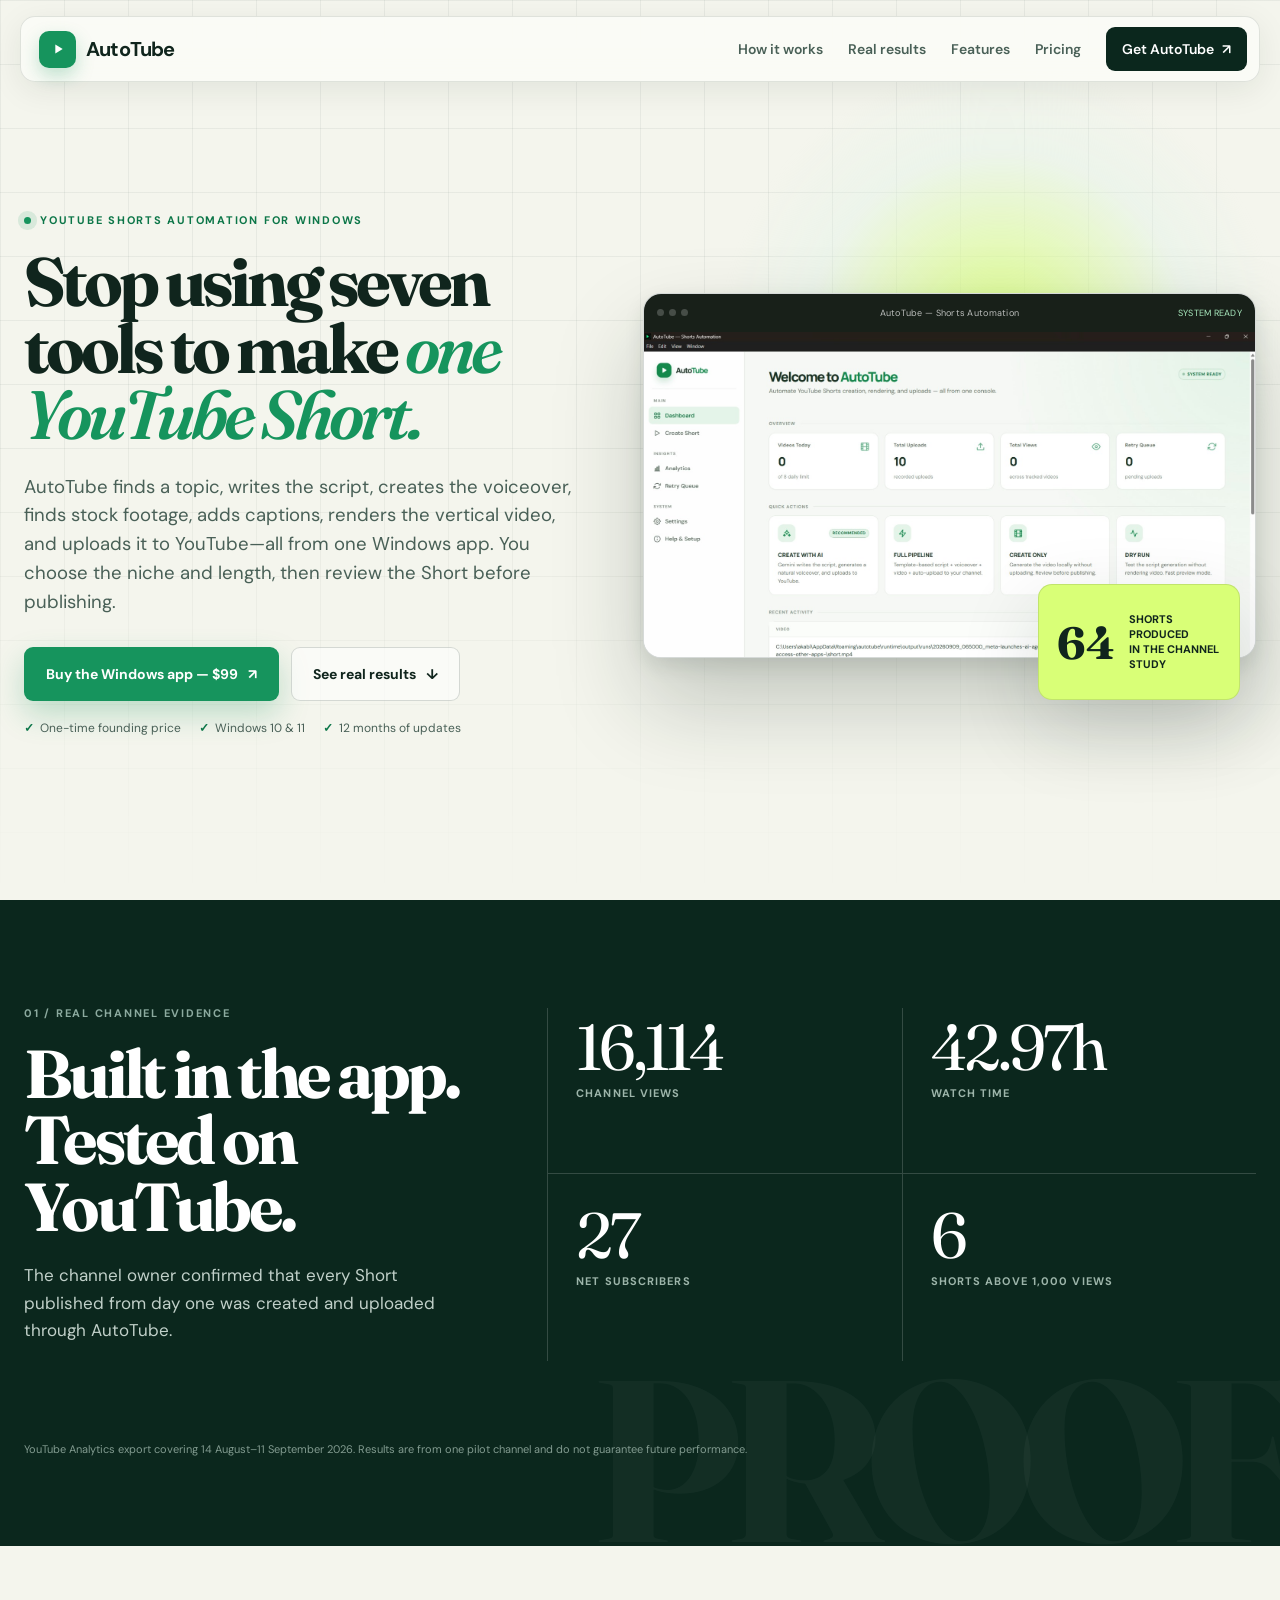
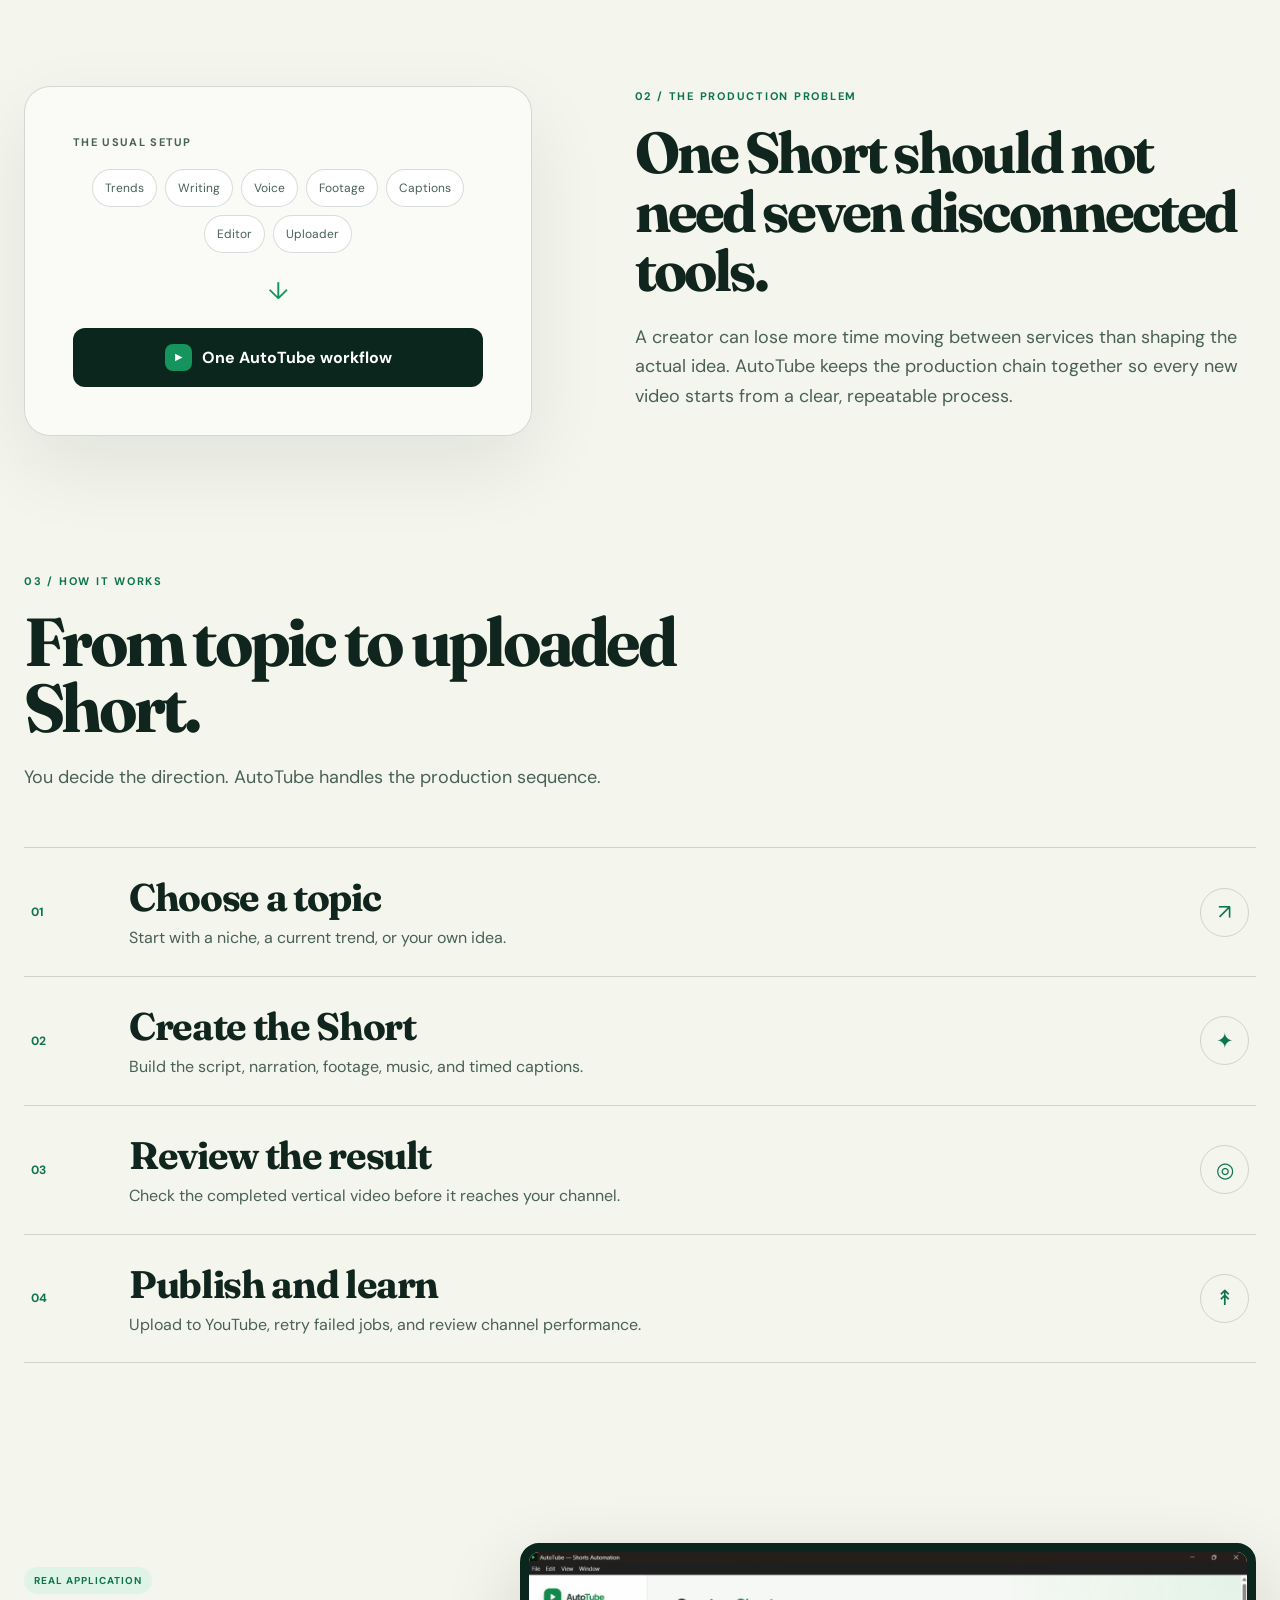
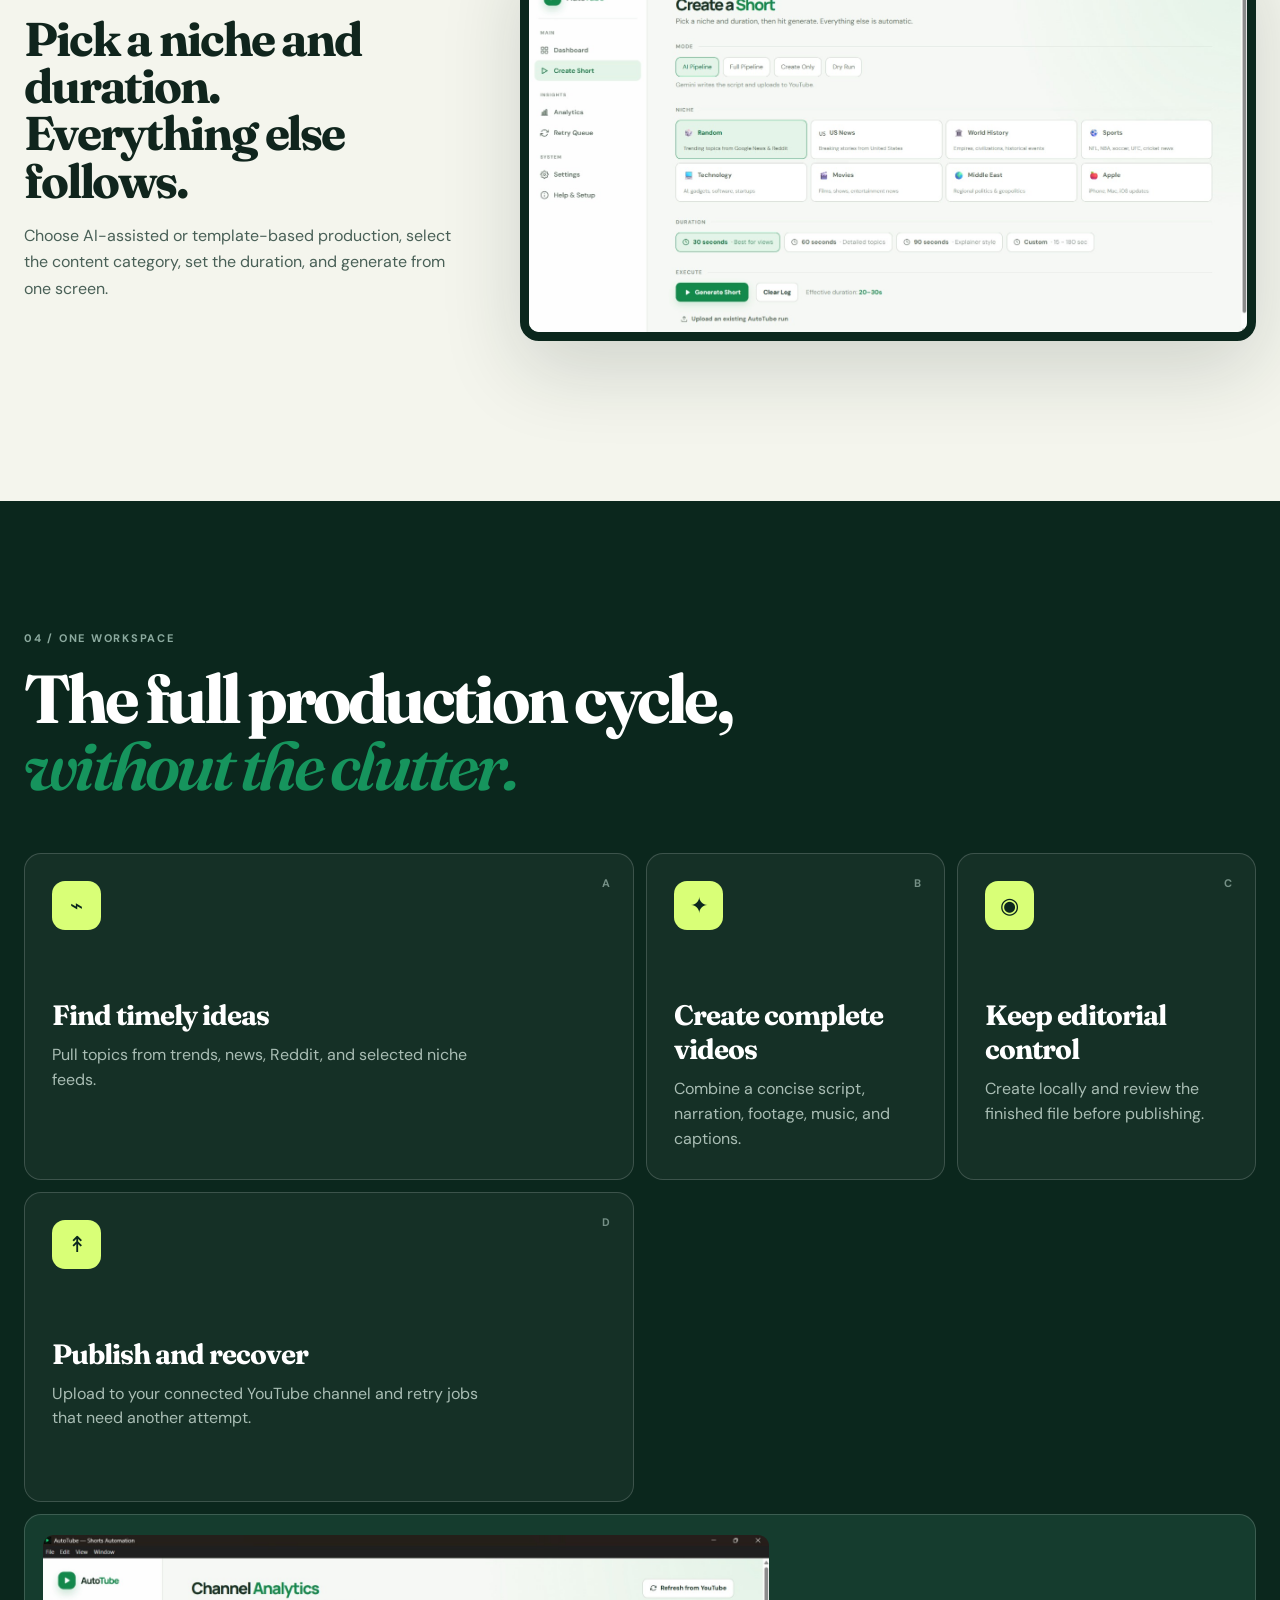
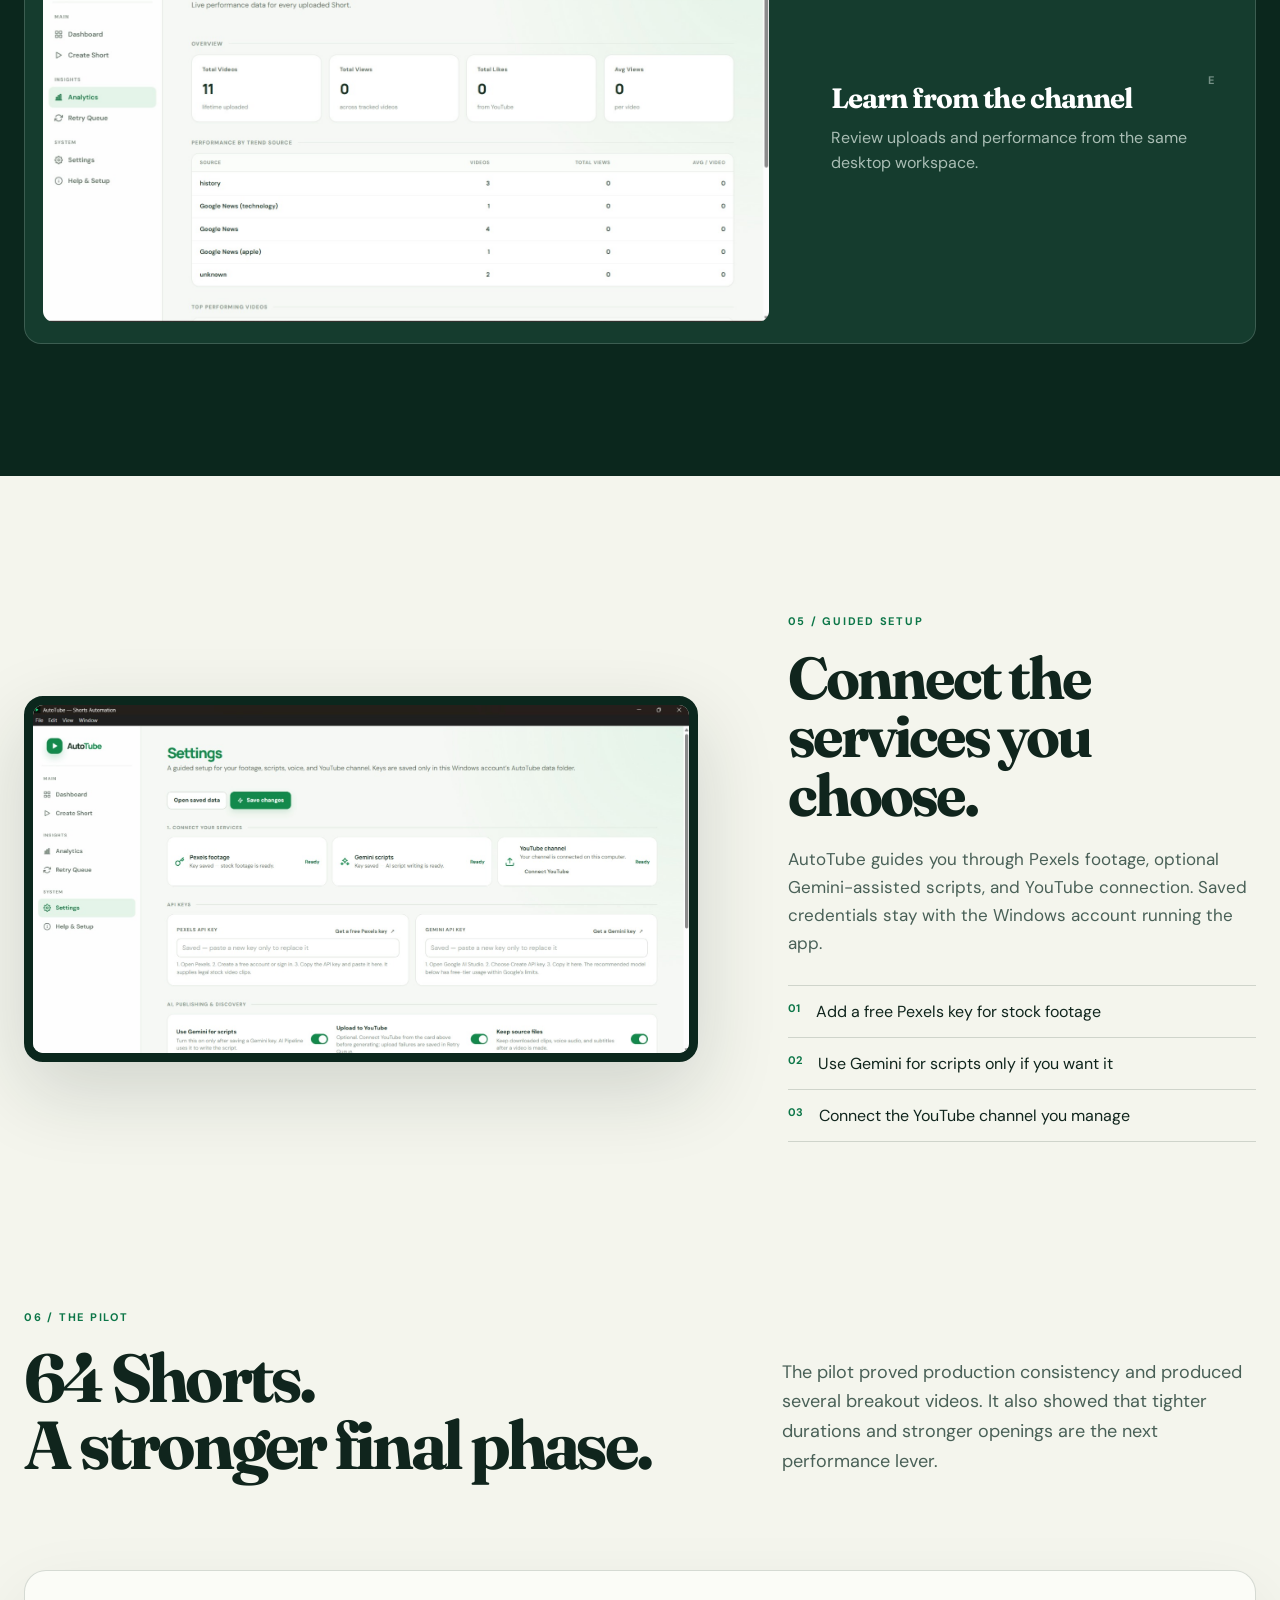
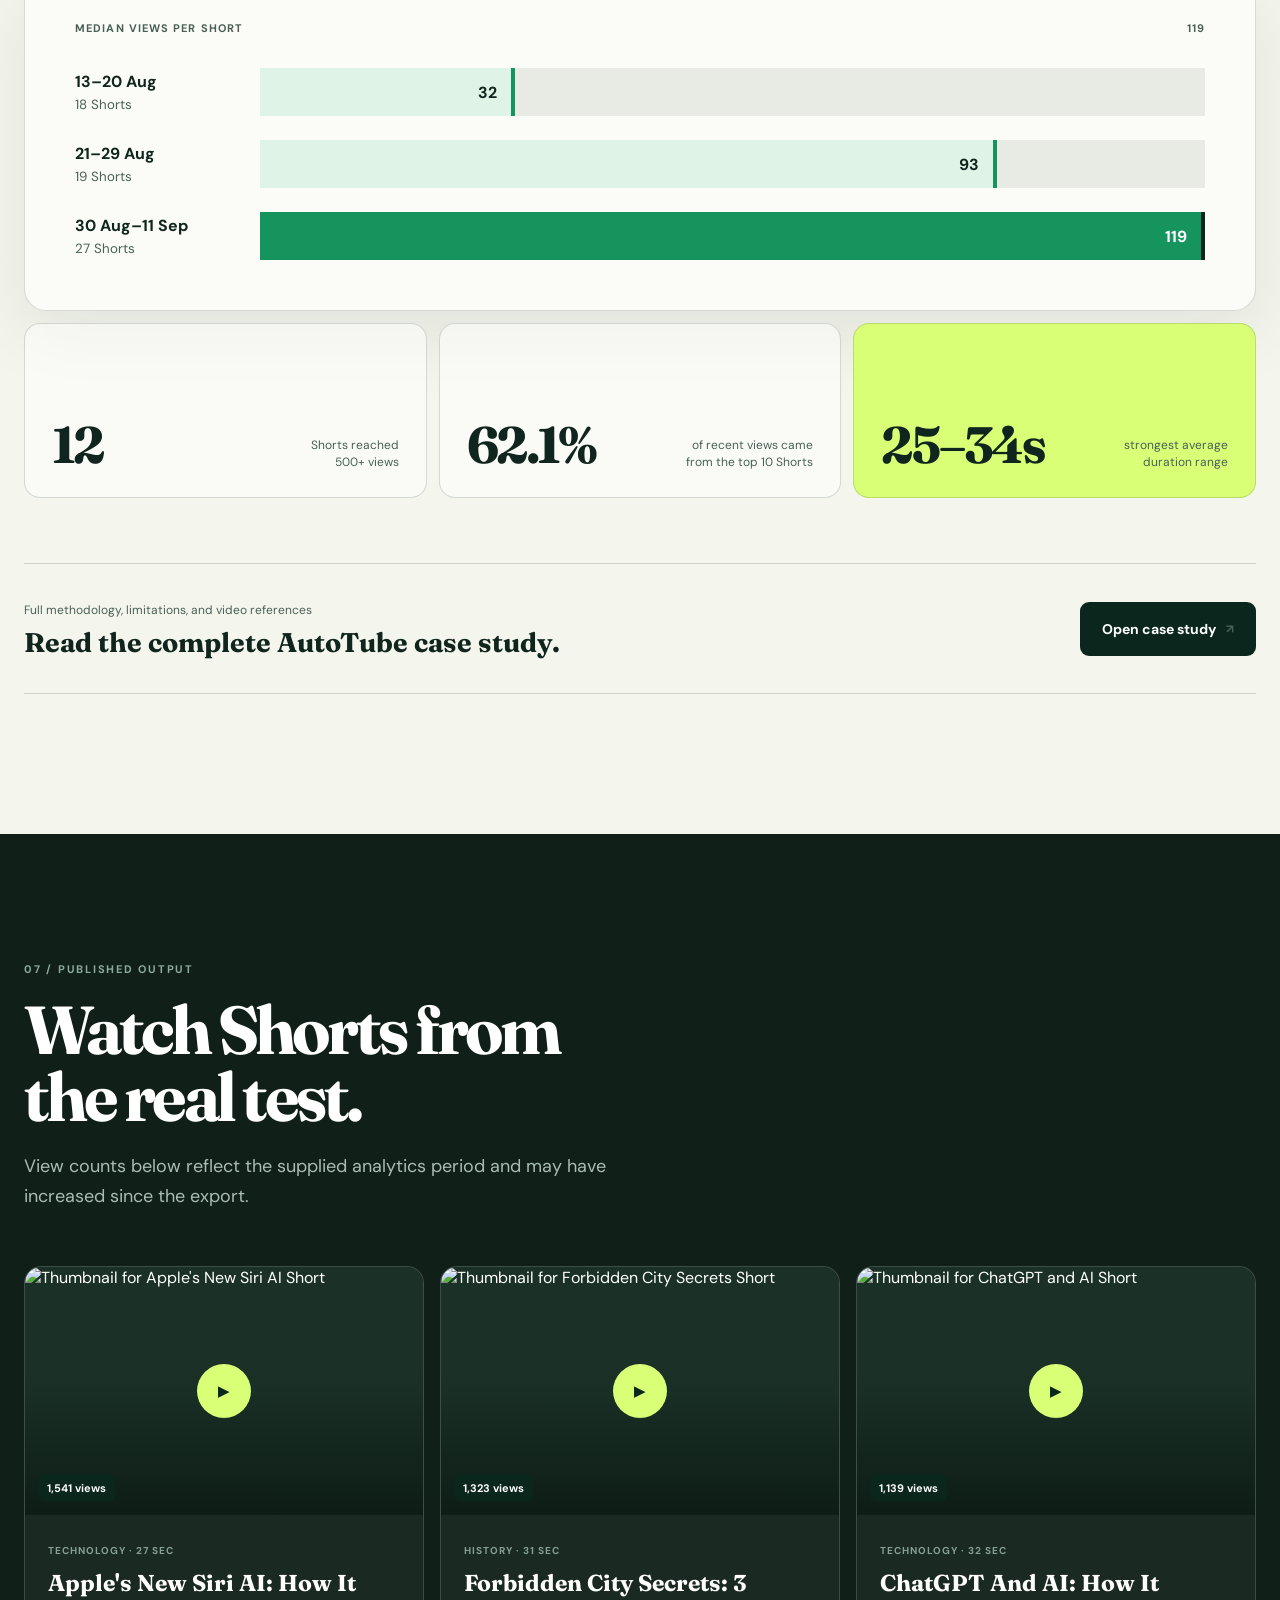
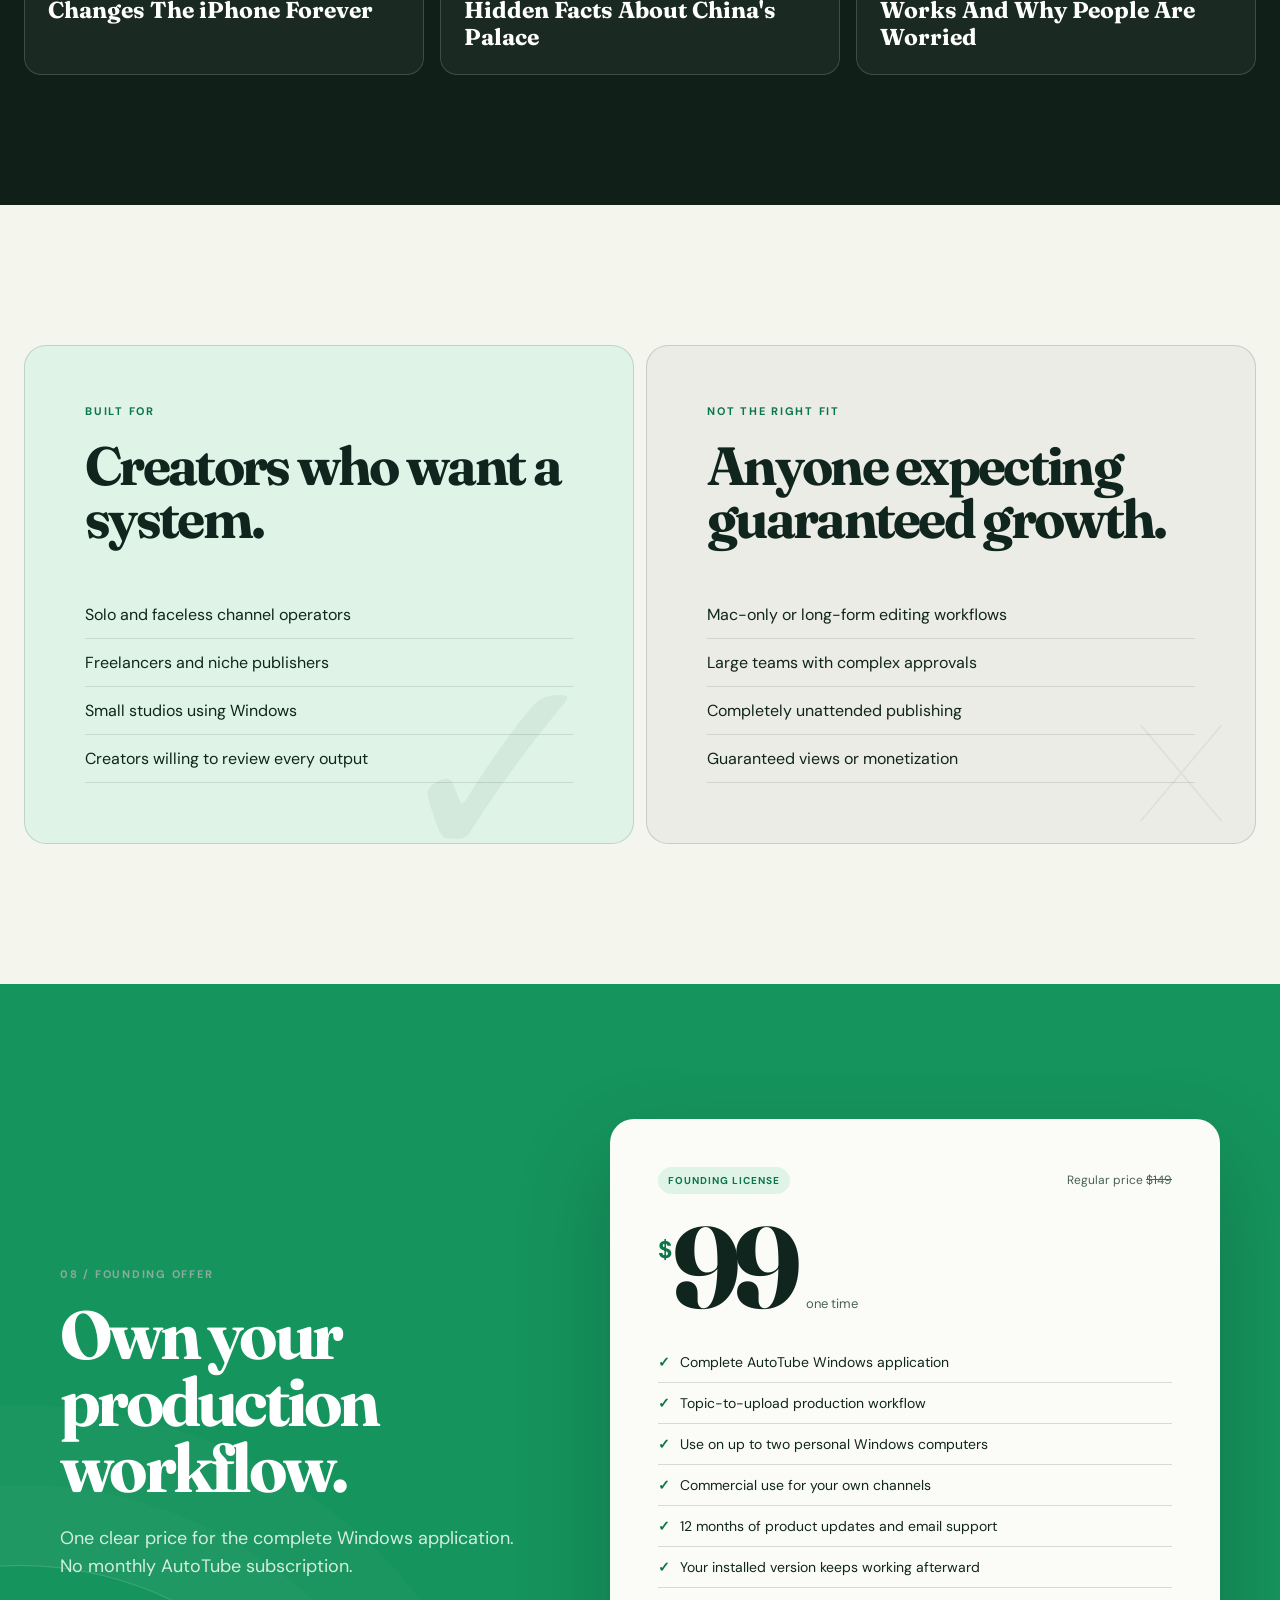
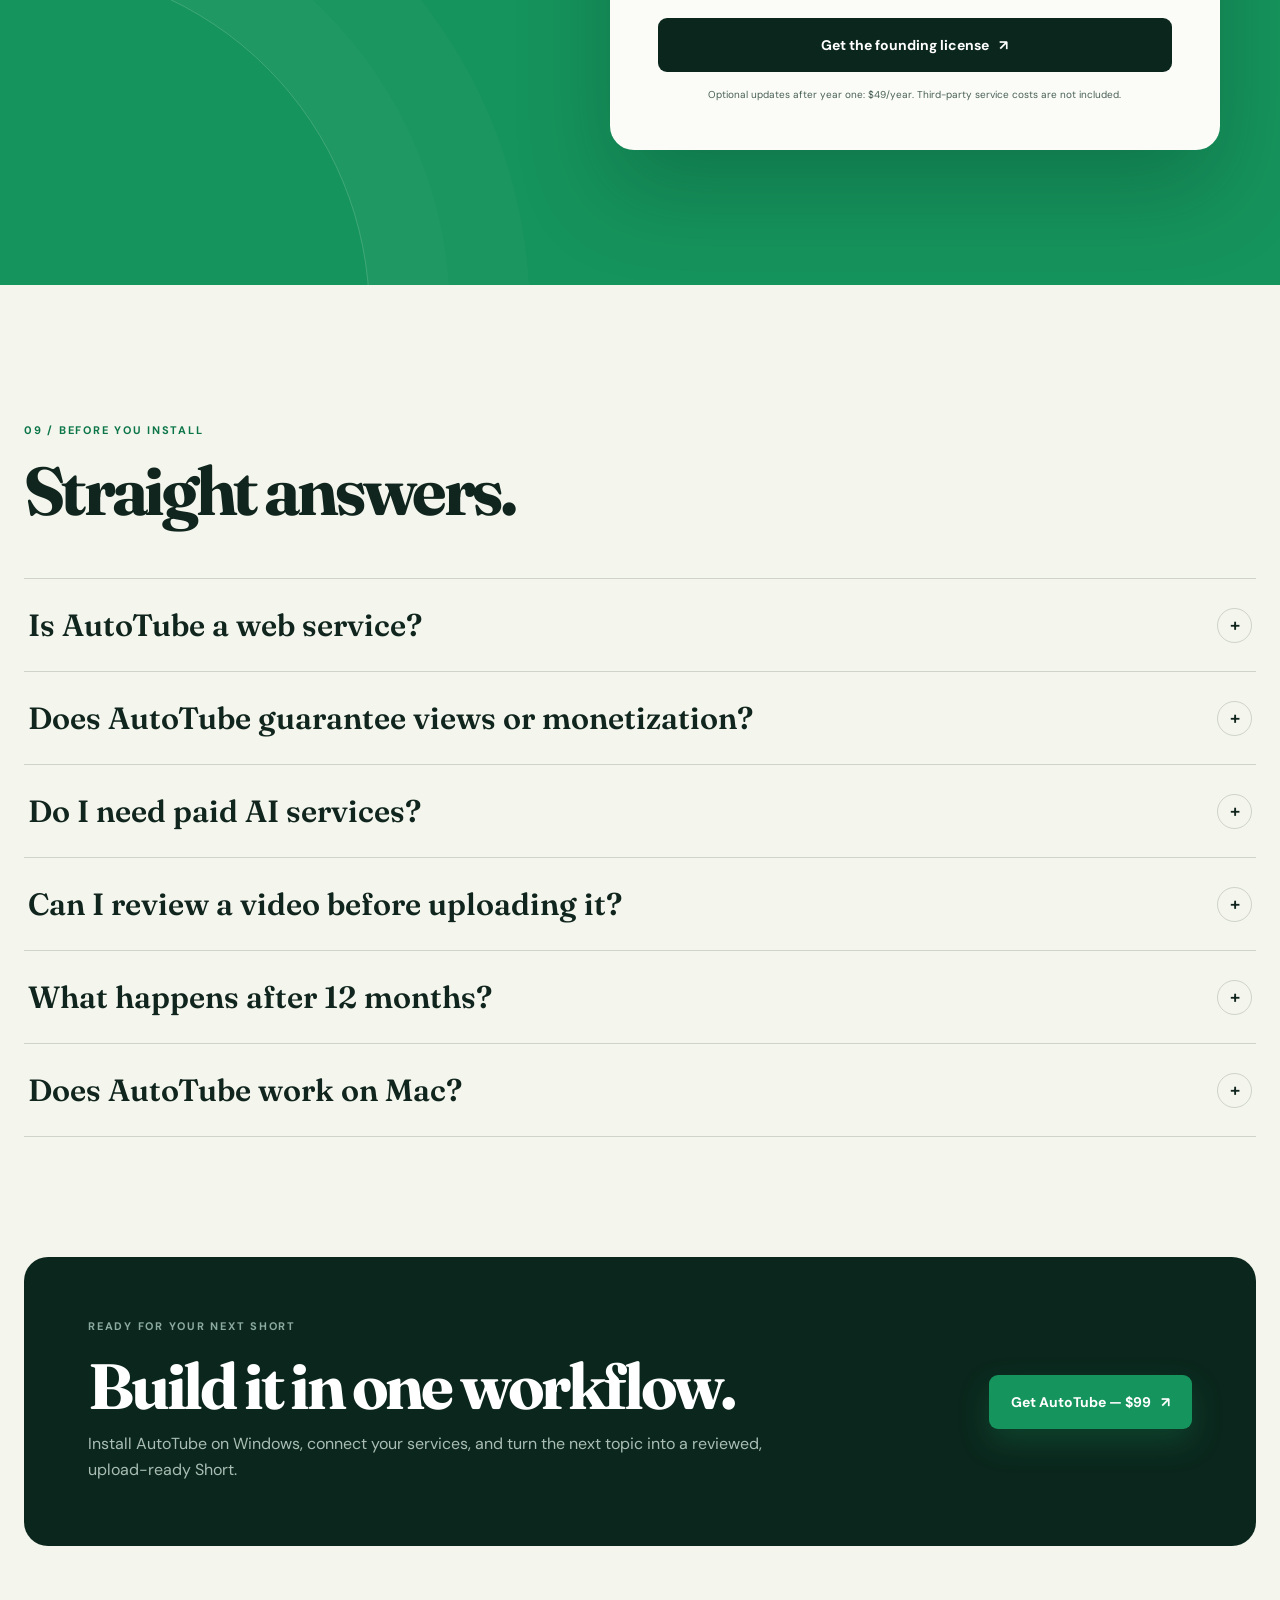
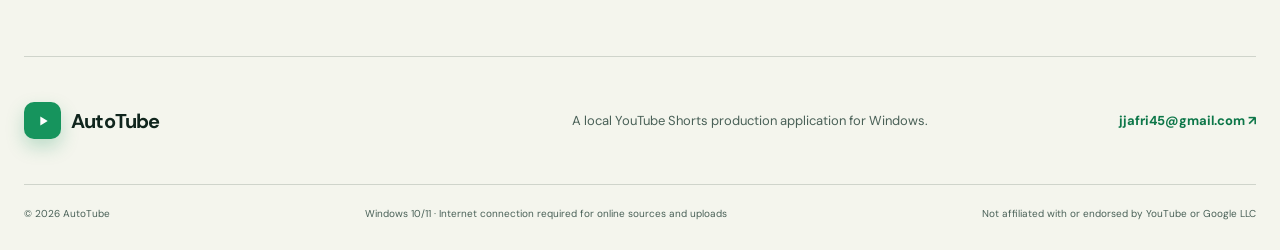
==== commit 3836129d: "Clarify hero and preserve screenshot proportions" ====
--- a/index.html
+++ b/index.html
@@ -14,10 +14,10 @@
       content="64 AutoTube Shorts generated 16,114 views in a real channel study. See the workflow, results, and founding offer."
     />
     <meta property="og:type" content="website" />
-    <meta property="og:url" content="https://autube.is-an.ai/" />
-    <meta property="og:image" content="https://autube.is-an.ai/assets/autotube-dashboard.jpeg" />
+    <meta property="og:url" content="https://autotube.is-an.ai/" />
+    <meta property="og:image" content="https://autotube.is-an.ai/assets/autotube-dashboard.jpeg" />
     <meta name="twitter:card" content="summary_large_image" />
-    <link rel="canonical" href="https://autube.is-an.ai/" />
+    <link rel="canonical" href="https://autotube.is-an.ai/" />
     <link rel="icon" href="./favicon.svg" type="image/svg+xml" />
     <link rel="preconnect" href="https://fonts.googleapis.com" />
     <link rel="preconnect" href="https://fonts.gstatic.com" crossorigin />
@@ -59,15 +59,16 @@
       <section class="hero" id="top">
         <div class="hero-grid" aria-hidden="true"></div>
         <div class="hero-copy reveal">
-          <p class="kicker"><span></span> YouTube Shorts production for Windows</p>
-          <h1>Create the Short.<br /><em>Skip the tool shuffle.</em></h1>
+          <p class="kicker"><span></span> YouTube Shorts automation for Windows</p>
+          <h1>Stop using seven tools to make <em>one YouTube Short.</em></h1>
           <p class="hero-lede">
-            AutoTube brings topic discovery, scripts, voiceover, stock footage, captions,
-            rendering, and YouTube upload into one local desktop workflow.
+            AutoTube finds a topic, writes the script, creates the voiceover, finds stock footage,
+            adds captions, renders the vertical video, and uploads it to YouTube—all from one
+            Windows app. You choose the niche and length, then review the Short before publishing.
           </p>
           <div class="hero-actions">
             <a class="button button-primary" href="https://wa.me/923166284254?text=Hi%2C%20I%27m%20interested%20in%20the%20AutoTube%20Founding%20License" target="_blank" rel="noreferrer">
-              Get AutoTube — $99 <span aria-hidden="true">↗</span>
+              Buy the Windows app — $99 <span aria-hidden="true">↗</span>
             </a>
             <a class="button button-quiet" href="#results">See real results <span aria-hidden="true">↓</span></a>
           </div>
@@ -89,7 +90,7 @@
               src="./assets/autotube-dashboard.jpeg"
               alt="AutoTube dashboard showing production modes, upload totals, and recent activity"
               width="1600"
-              height="900"
+              height="851"
               fetchpriority="high"
             />
           </div>
@@ -185,7 +186,7 @@
               src="./assets/autotube-create-short.jpeg"
               alt="AutoTube Create a Short screen with production modes, niches, and duration controls"
               width="1600"
-              height="900"
+              height="847"
               loading="lazy"
             />
           </div>
@@ -229,7 +230,7 @@
                 src="./assets/autotube-analytics.jpeg"
                 alt="AutoTube channel analytics screen showing tracked video performance"
                 width="1600"
-                height="900"
+                height="852"
                 loading="lazy"
               />
               <div><span class="feature-index">E</span><h3>Learn from the channel</h3><p>Review uploads and performance from the same desktop workspace.</p></div>
@@ -245,7 +246,7 @@
               src="./assets/autotube-settings.jpeg"
               alt="AutoTube Settings screen showing Pexels, optional Gemini, and YouTube connection status"
               width="1600"
-              height="900"
+              height="851"
               loading="lazy"
             />
           </div>
--- a/styles.css
+++ b/styles.css
@@ -34,7 +34,7 @@
 body::selection { background: var(--acid); color: var(--forest); }
 
 a { color: inherit; text-decoration: none; }
-img { display: block; max-width: 100%; }
+img { display: block; max-width: 100%; height: auto; }
 button, input { font: inherit; }
 
 .sr-only {
@@ -122,7 +122,7 @@
   position: relative;
   min-height: 100vh;
   display: grid;
-  grid-template-columns: 0.83fr 1.17fr;
+  grid-template-columns: 0.95fr 1.05fr;
   align-items: center;
   gap: clamp(28px, 5vw, 78px);
   padding: 135px max(24px, calc((100vw - 1240px) / 2)) 84px;
@@ -172,9 +172,9 @@
 h1 {
   max-width: 740px;
   margin-bottom: 25px;
-  font-size: clamp(54px, 6.9vw, 104px);
-  line-height: 0.9;
-  letter-spacing: -0.067em;
+  font-size: clamp(48px, 5.35vw, 78px);
+  line-height: 0.97;
+  letter-spacing: -0.058em;
 }
 
 h1 em, h2 em { color: var(--green); font-style: italic; font-weight: 600; }
@@ -218,8 +218,6 @@
 
 .window-shell {
   overflow: hidden;
-  transform: perspective(1400px) rotateY(-5deg) rotateX(2deg);
-  transform-origin: center left;
   border: 1px solid rgba(16, 37, 29, 0.17);
   border-radius: 18px;
   background: #fff;
@@ -241,7 +239,7 @@
 .window-dots { display: flex; gap: 5px; }
 .window-dots i { width: 7px; height: 7px; border-radius: 50%; background: rgba(255, 255, 255, 0.2); }
 .window-status { justify-self: end; color: #a8e8bd; }
-.window-shell img { width: 100%; aspect-ratio: 16 / 9; object-fit: cover; object-position: top; }
+.window-shell img { width: 100%; height: auto; object-fit: contain; }
 
 .floating-proof {
   position: absolute;
@@ -345,8 +343,8 @@
 .stage-copy h3 { margin: 22px 0 18px; font-family: var(--display); font-size: clamp(33px, 3.7vw, 52px); line-height: 1; letter-spacing: -0.045em; }
 .stage-copy p { color: var(--ink-soft); line-height: 1.65; }
 .screen-card { overflow: hidden; border: 9px solid var(--forest); border-radius: 19px; box-shadow: var(--shadow); }
-.screen-card img { width: 100%; }
-.screen-card.tilted { transform: rotate(1.5deg); }
+.screen-card img { width: 100%; height: auto; object-fit: contain; }
+.screen-card.tilted { transform: none; }
 
 .feature-section { padding: 132px 0; overflow: hidden; background: var(--forest); color: white; }
 .section-heading.light > p:last-child { color: #a9bdb4; }
@@ -359,7 +357,7 @@
 .feature-card h3 { margin-bottom: 11px; font-family: var(--display); font-size: 28px; letter-spacing: -0.035em; }
 .feature-card p { max-width: 440px; margin-bottom: 0; color: #a9bdb4; line-height: 1.55; }
 .feature-card-image { grid-column: span 4; min-height: 430px; display: grid; grid-template-columns: 1.25fr 0.75fr; gap: 32px; align-items: center; padding: 18px; background: #153c2e; }
-.feature-card-image img { height: 100%; min-height: 360px; object-fit: cover; object-position: top; border-radius: 11px; }
+.feature-card-image img { width: 100%; height: auto; object-fit: contain; border-radius: 11px; }
 .feature-card-image > div { position: relative; padding: 30px; }
 
 .setup-section {
@@ -371,7 +369,7 @@
   padding-bottom: 30px;
 }
 
-.setup-screen .screen-card { transform: rotate(-1.2deg); }
+.setup-screen .screen-card { transform: none; }
 .setup-copy h2 { margin-bottom: 20px; font-family: var(--display); font-size: clamp(39px, 4.6vw, 65px); line-height: 1; letter-spacing: -0.05em; }
 .setup-copy > p:not(.section-code) { color: var(--ink-soft); font-size: 17px; line-height: 1.65; }
 .setup-copy ul { margin: 28px 0 0; padding: 0; list-style: none; border-top: 1px solid var(--line); }
@@ -516,7 +514,7 @@
   .site-nav a { padding: 13px; }
   .header-cta { margin-top: 5px; justify-content: center; }
   .hero { padding: 125px 20px 80px; }
-  h1 { font-size: clamp(50px, 16vw, 72px); }
+  h1 { font-size: clamp(43px, 12.8vw, 61px); }
   .hero-product { width: 100%; margin-top: 18px; }
   .window-shell { transform: none; border-radius: 11px; }
   .window-bar { grid-template-columns: 1fr auto; }
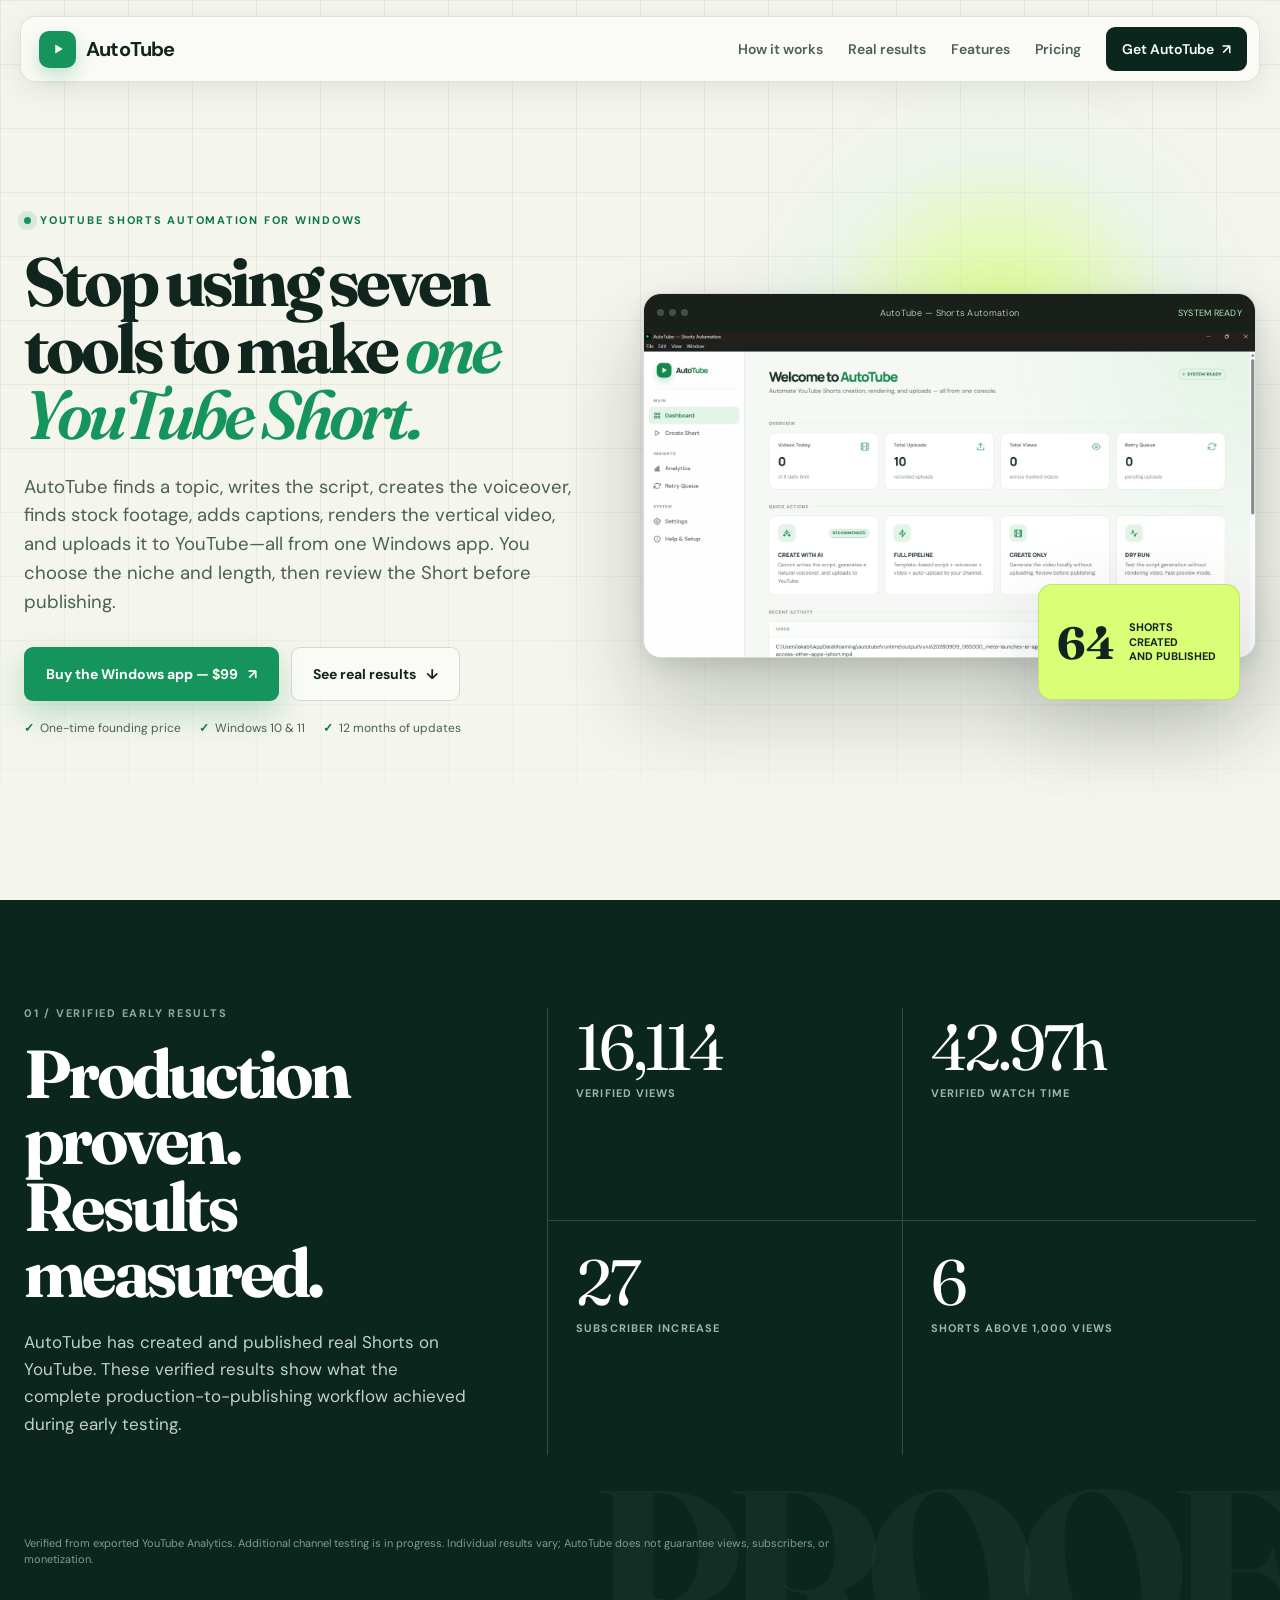
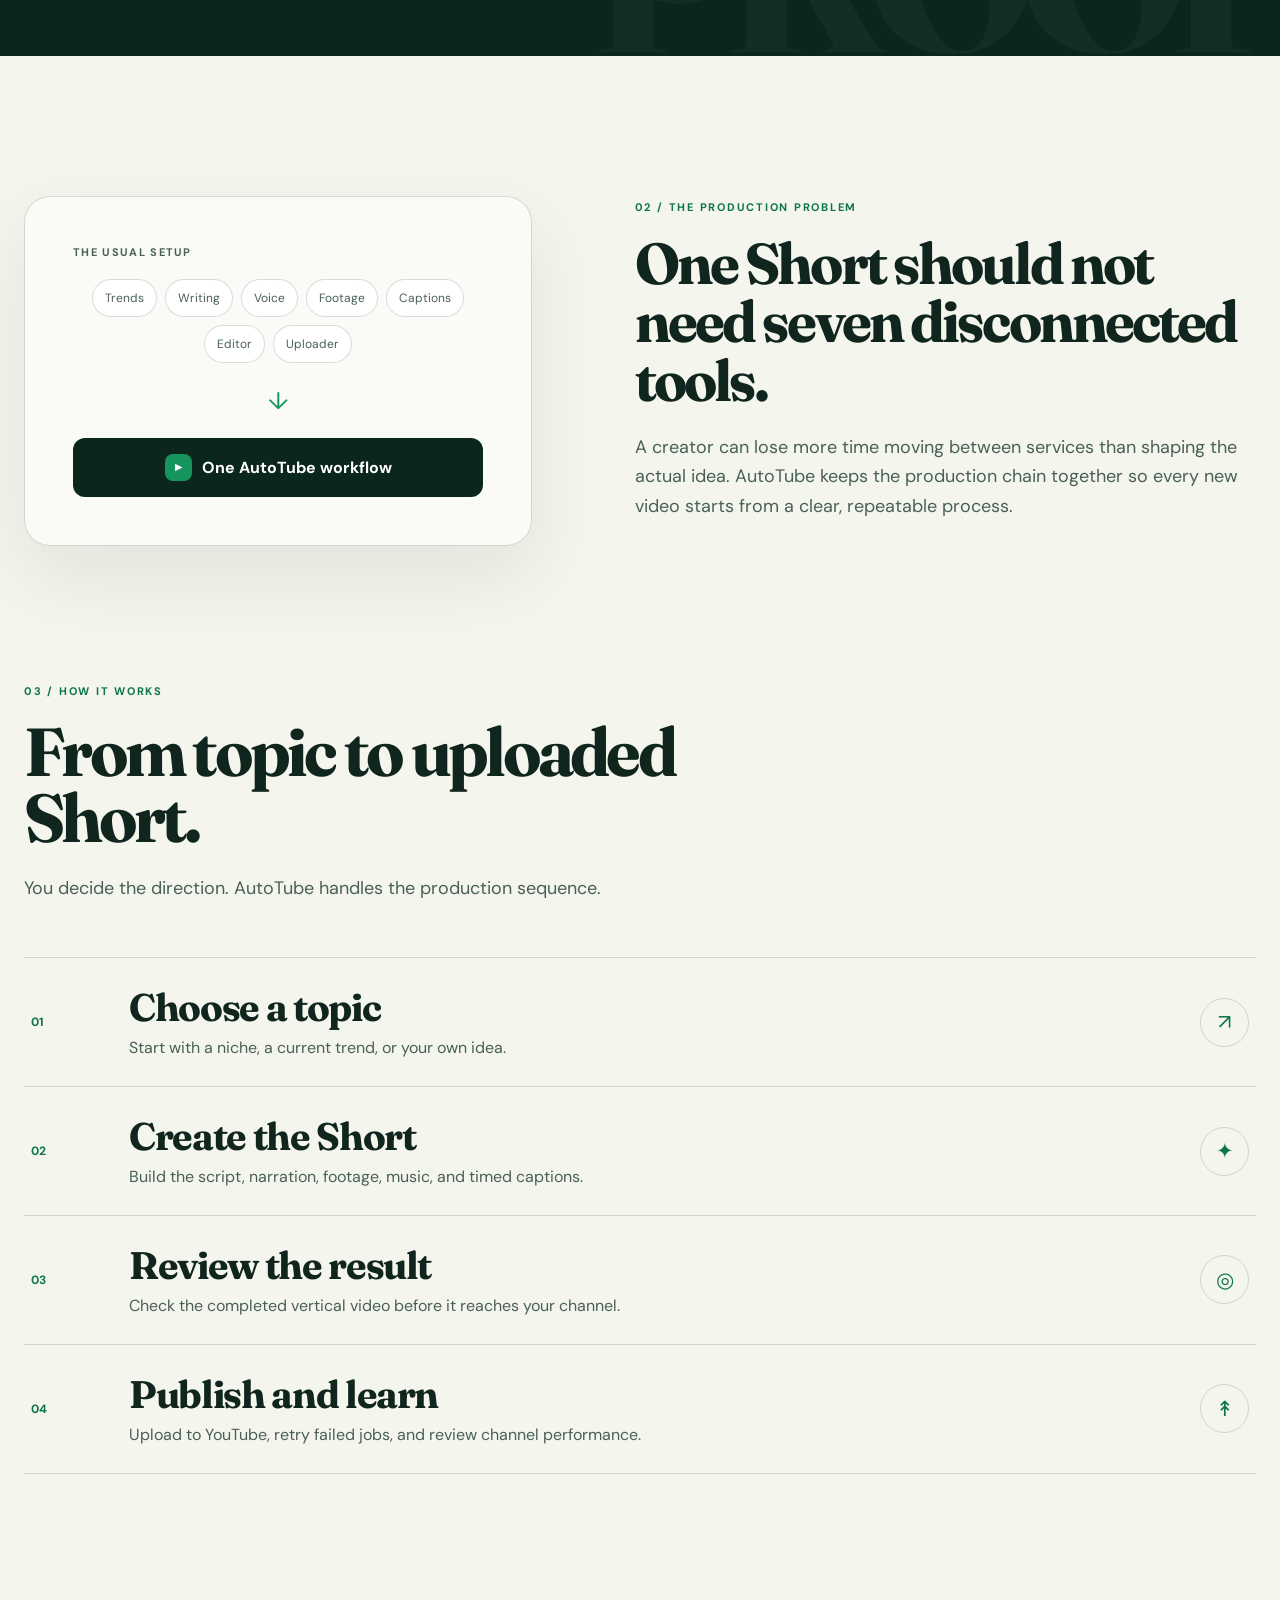
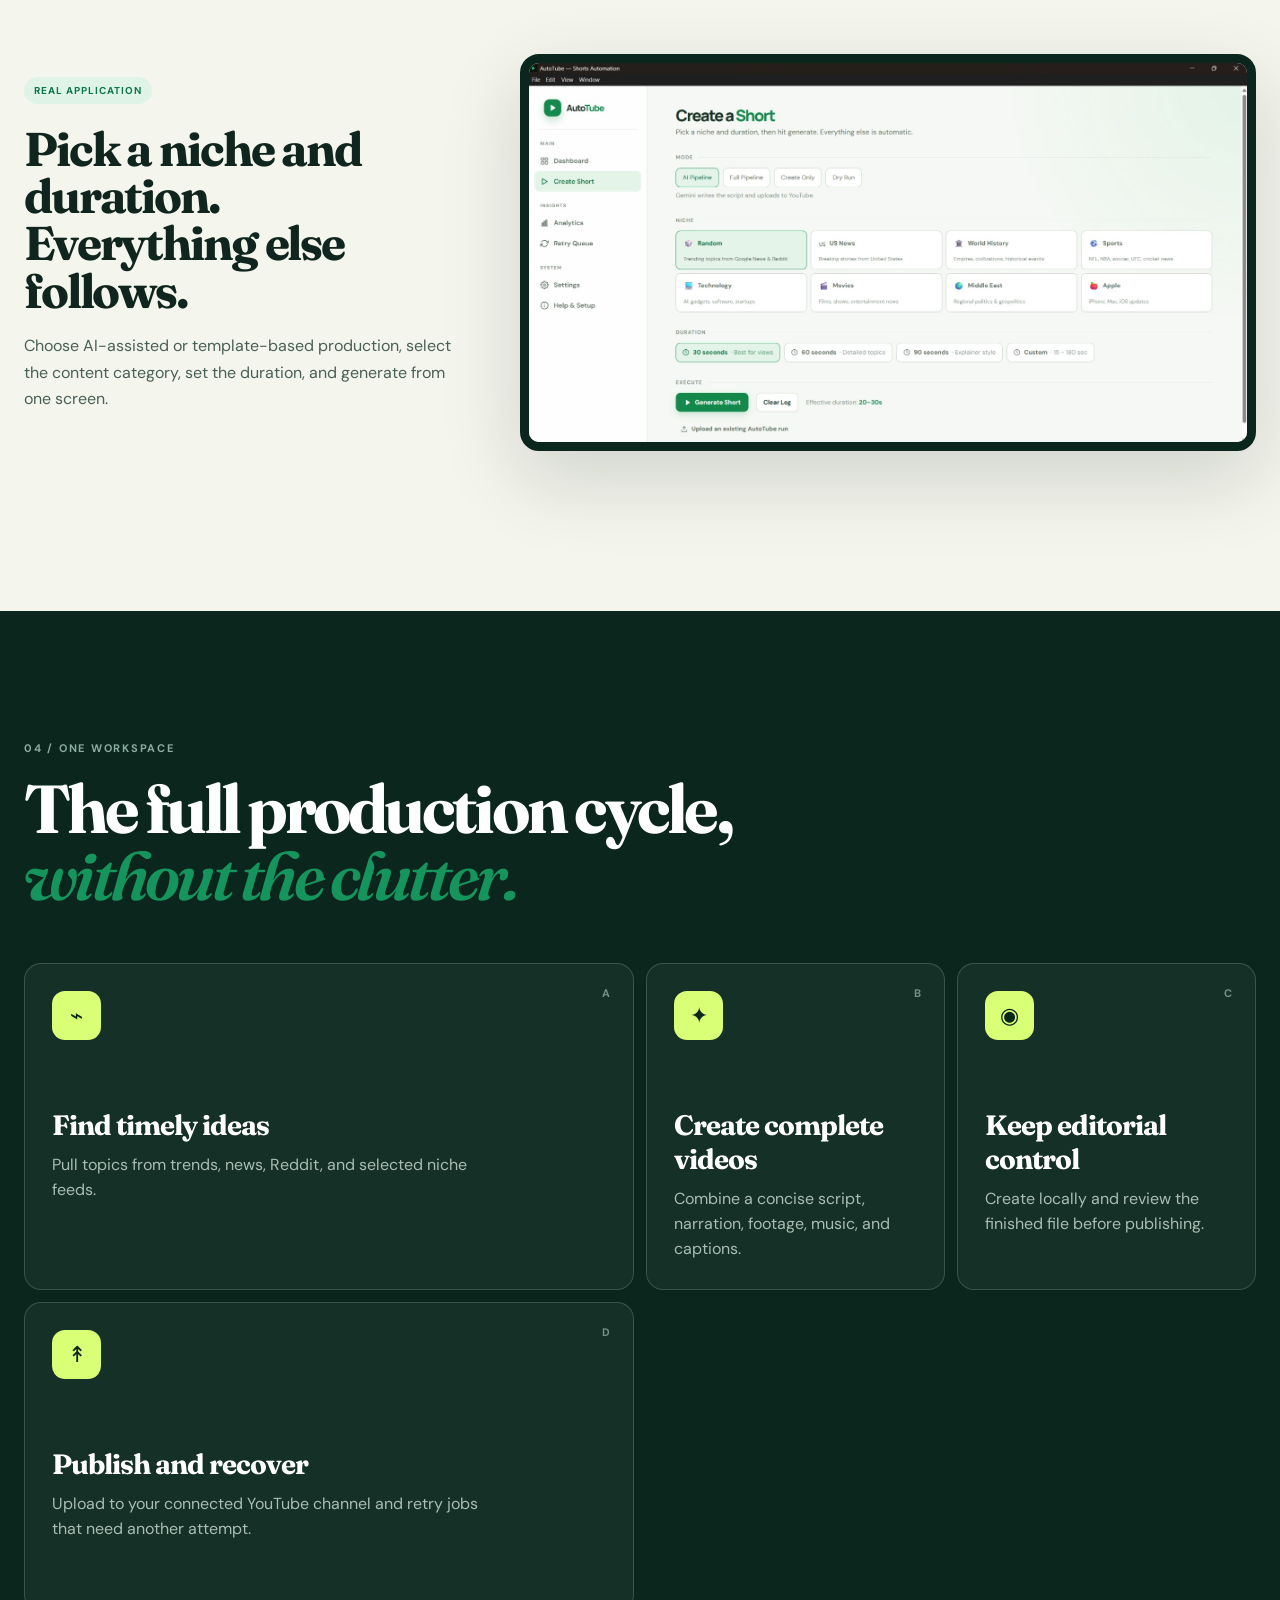
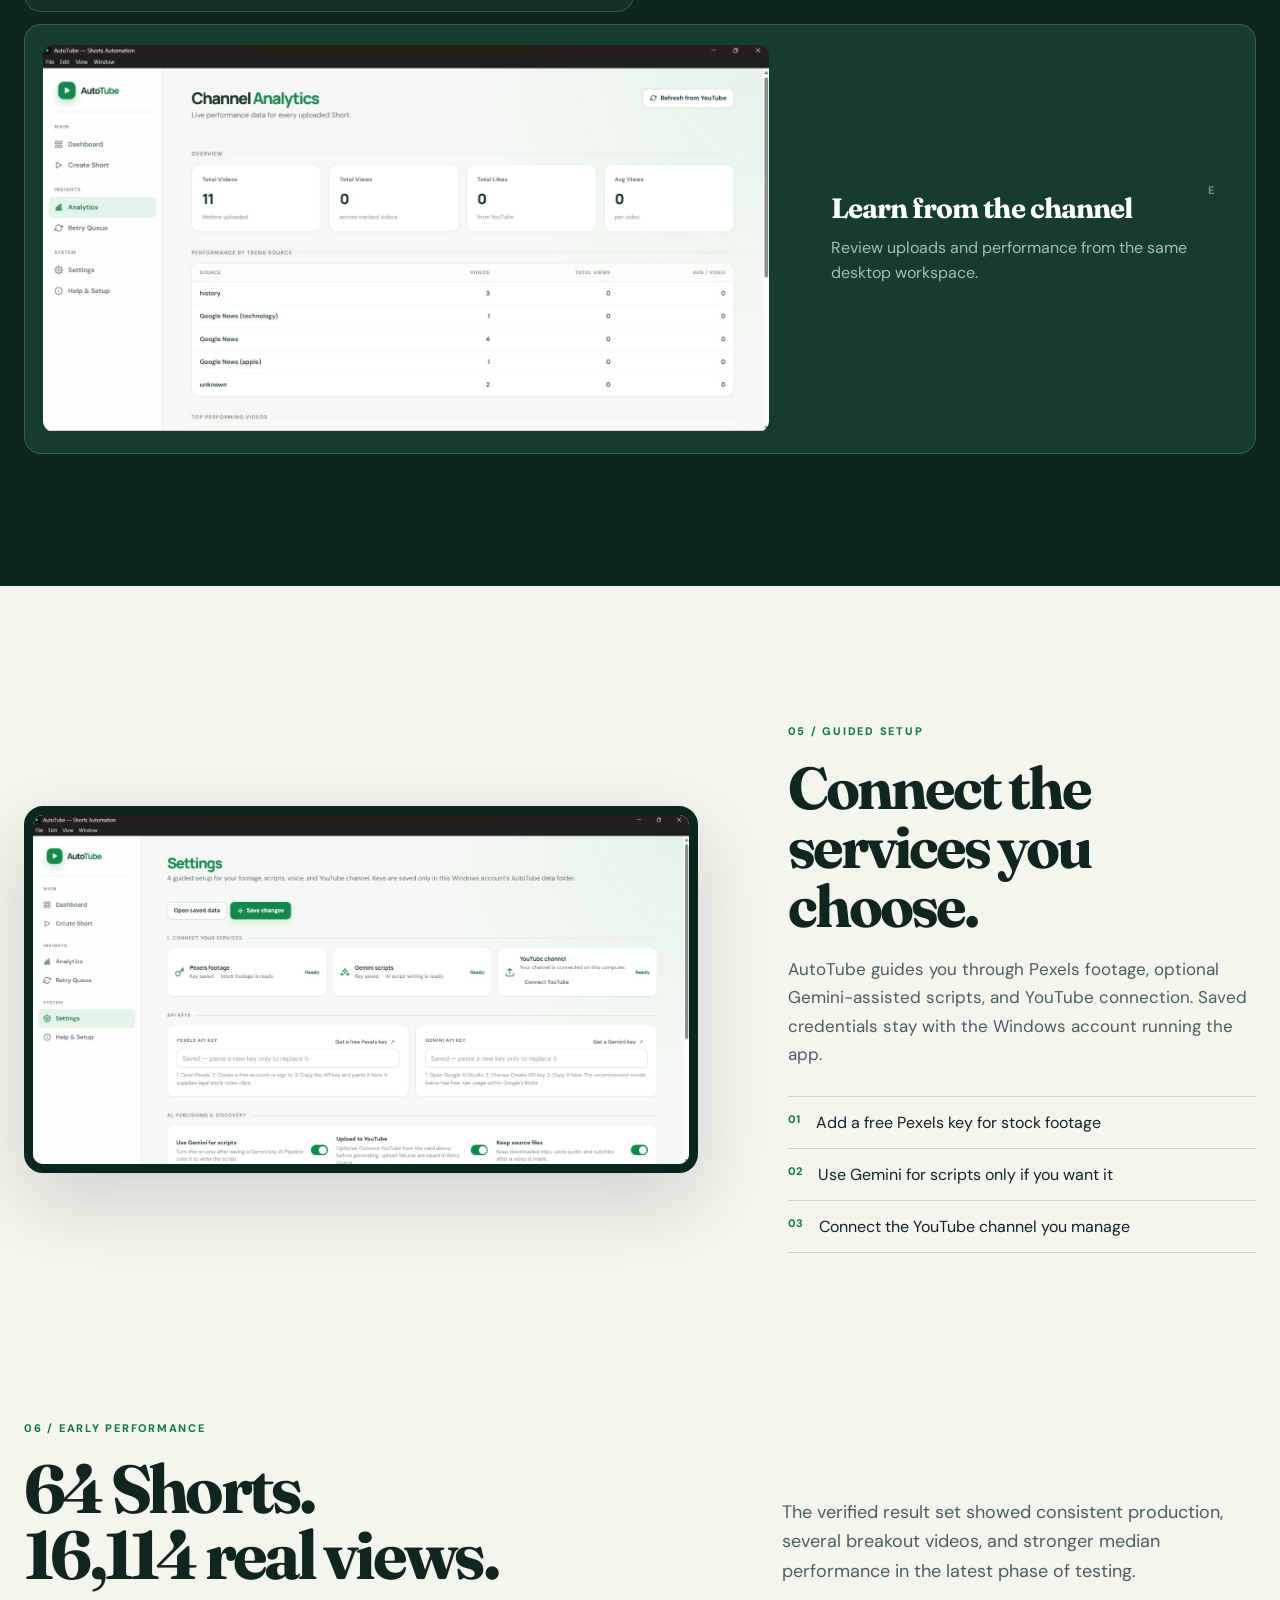
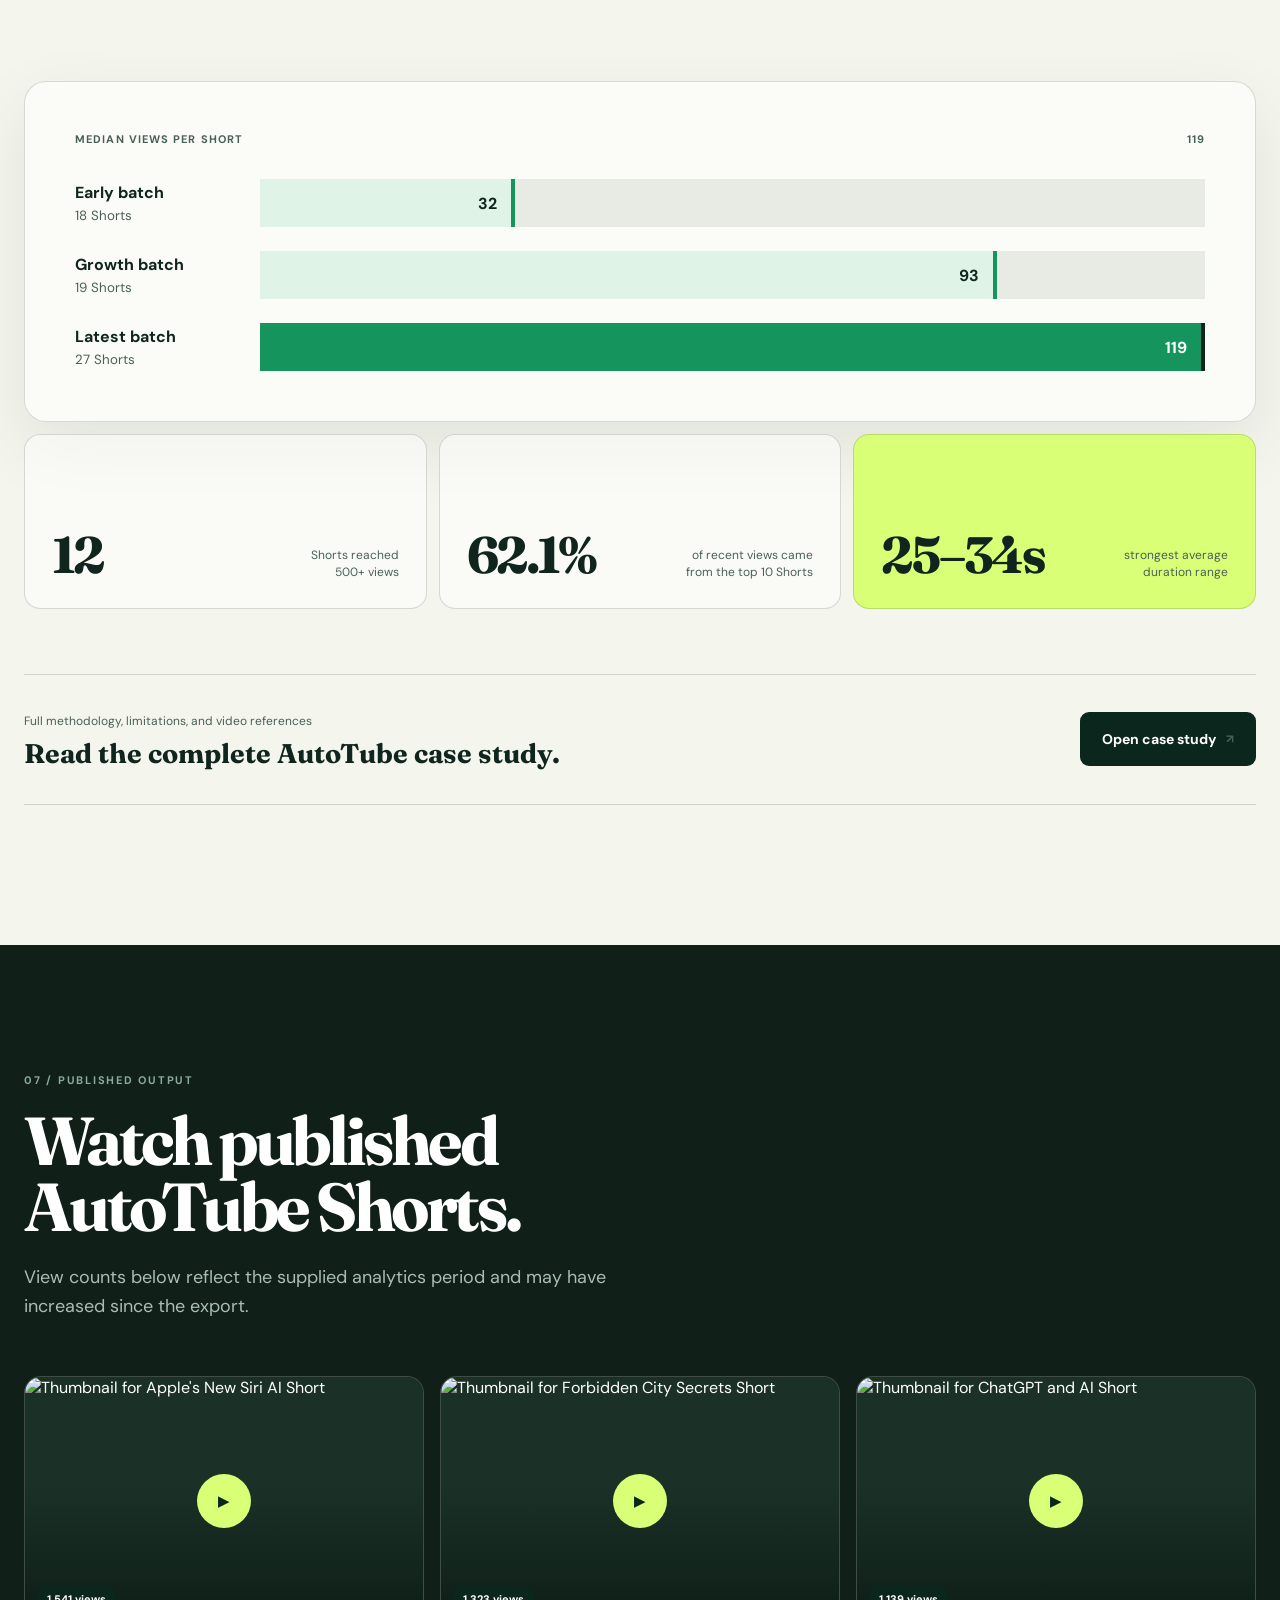
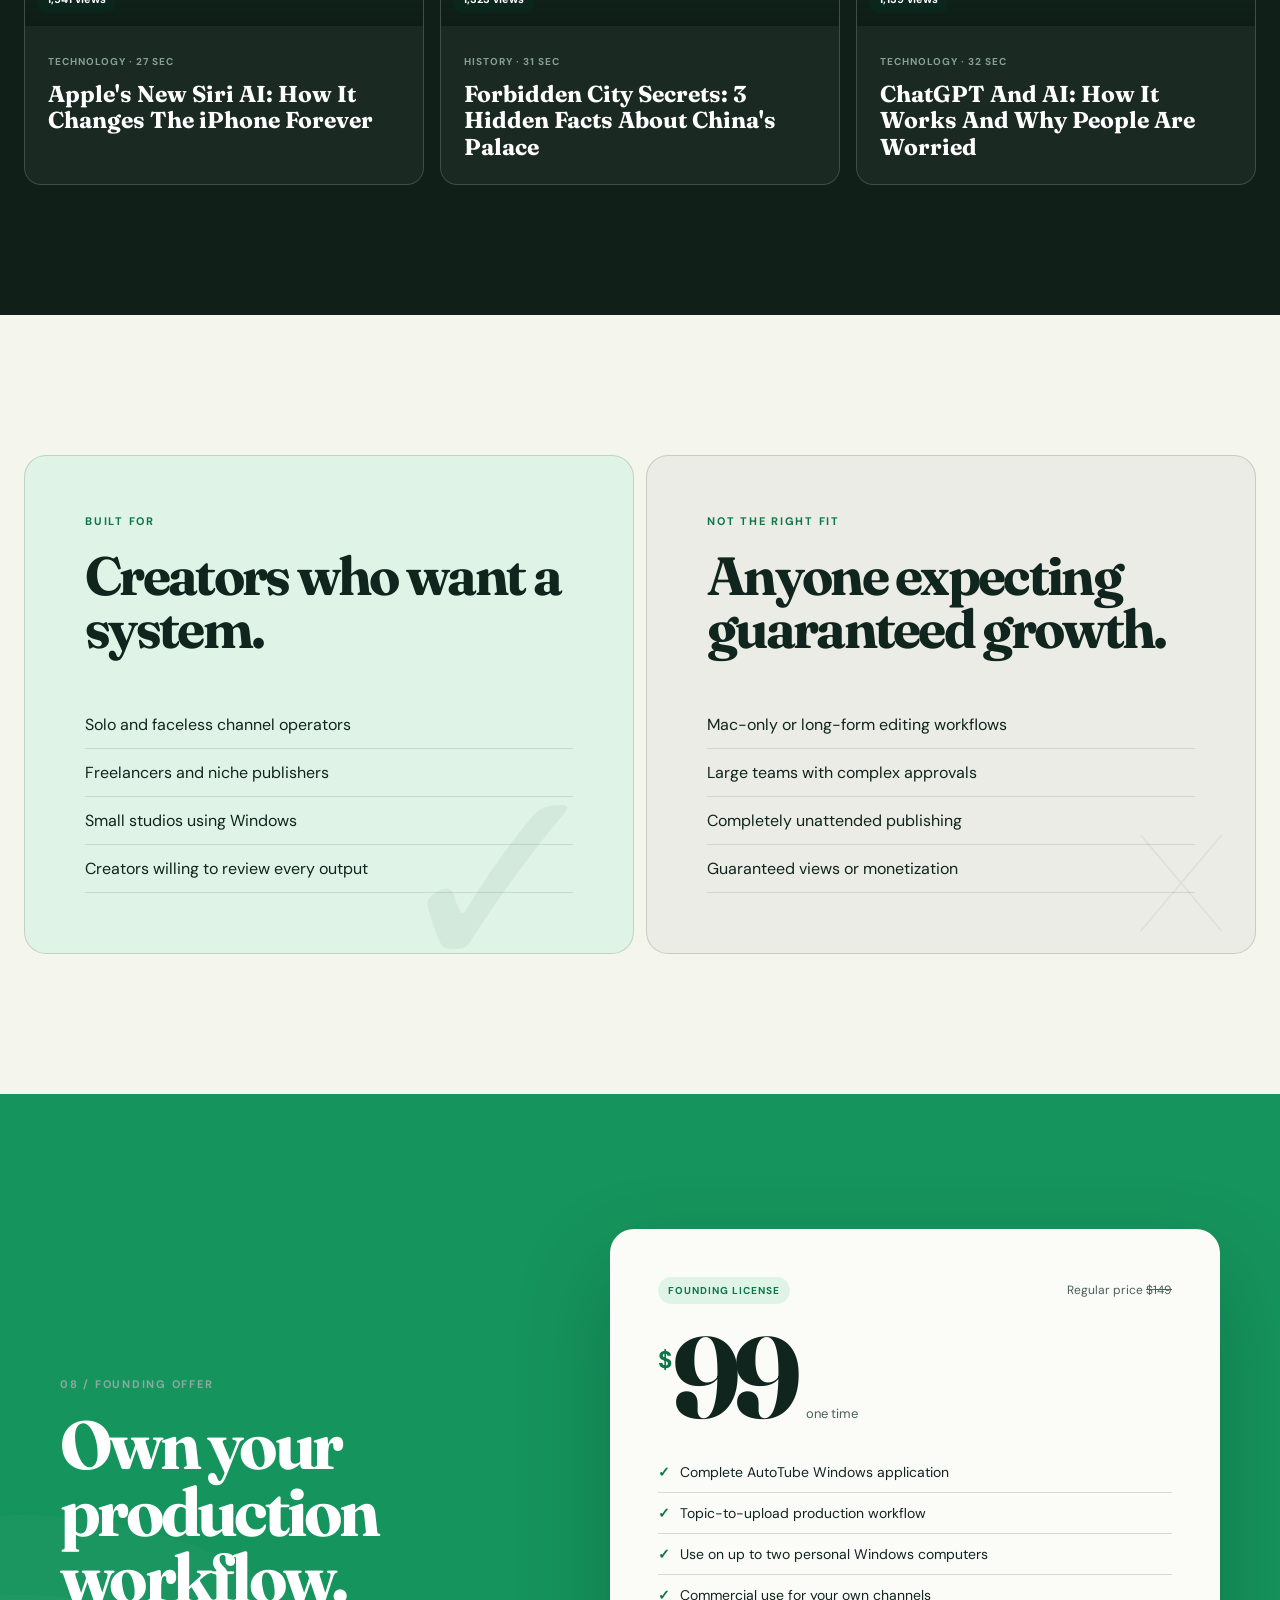
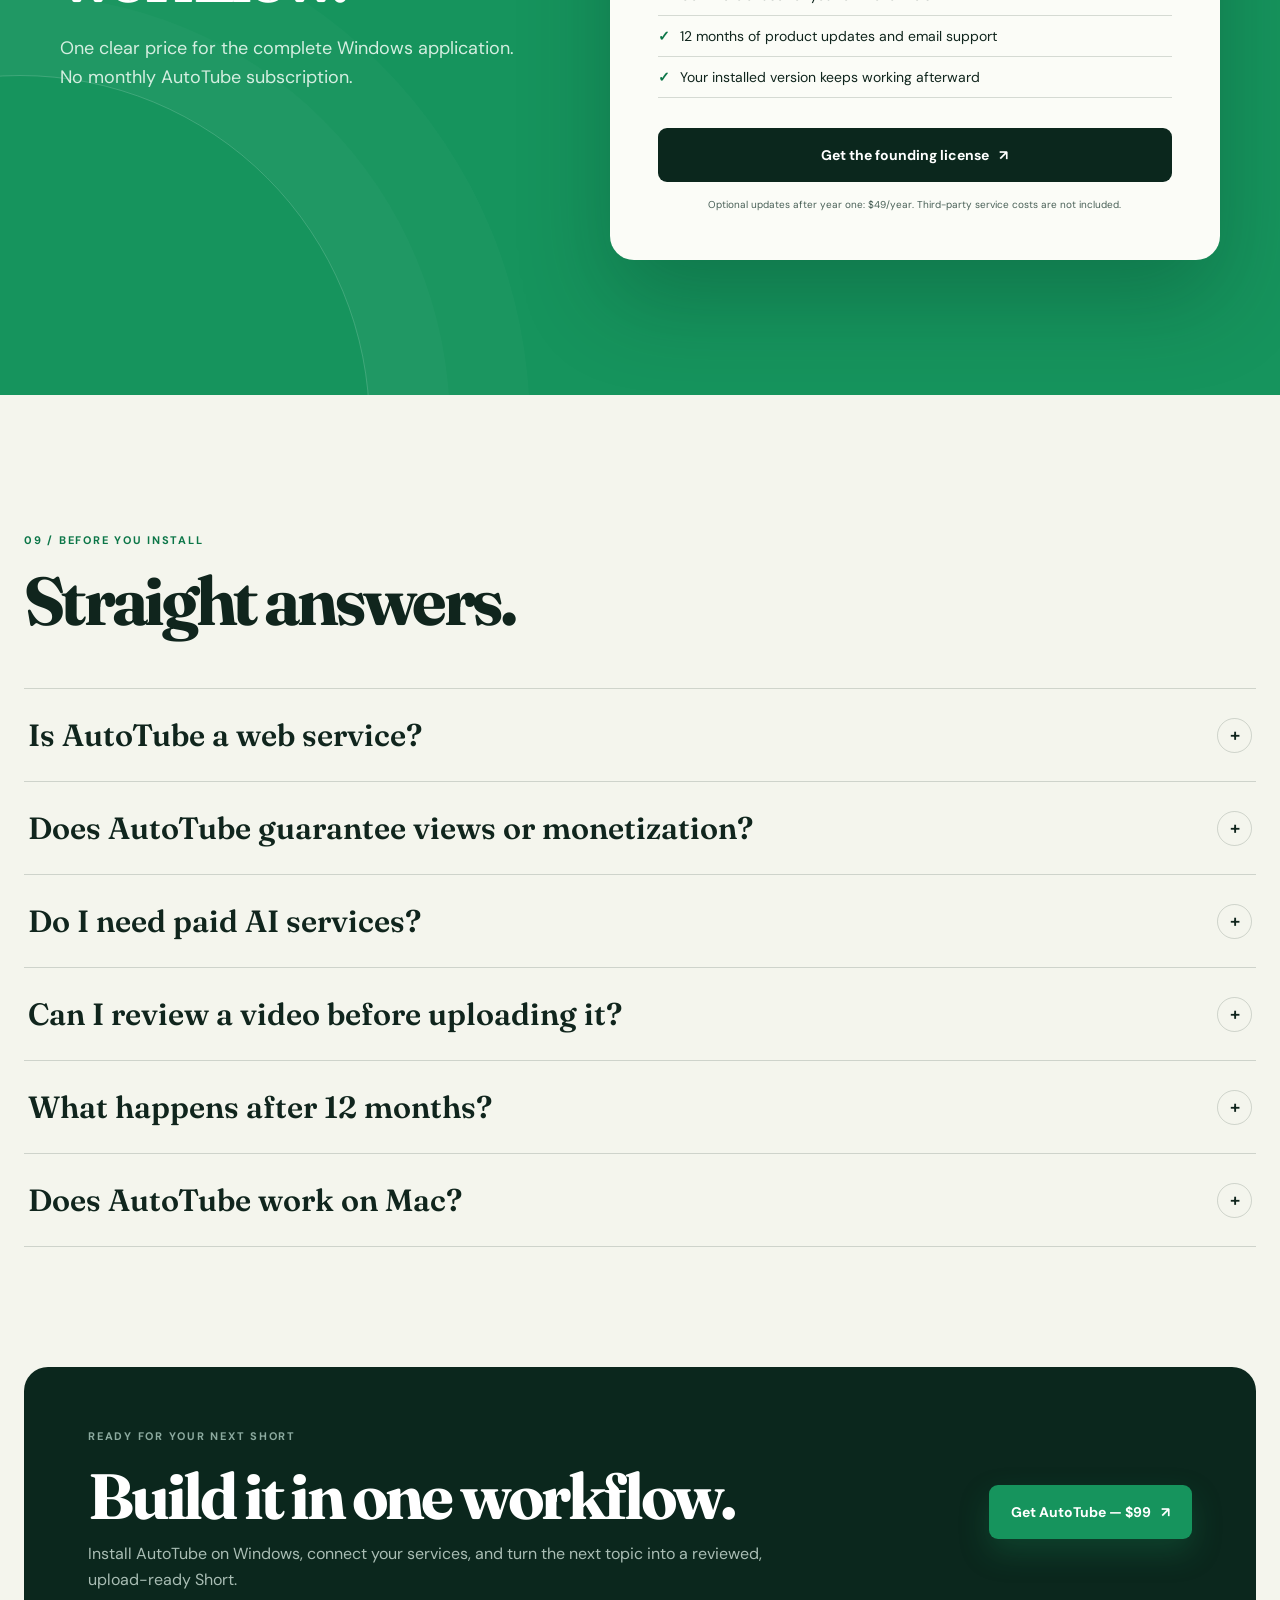
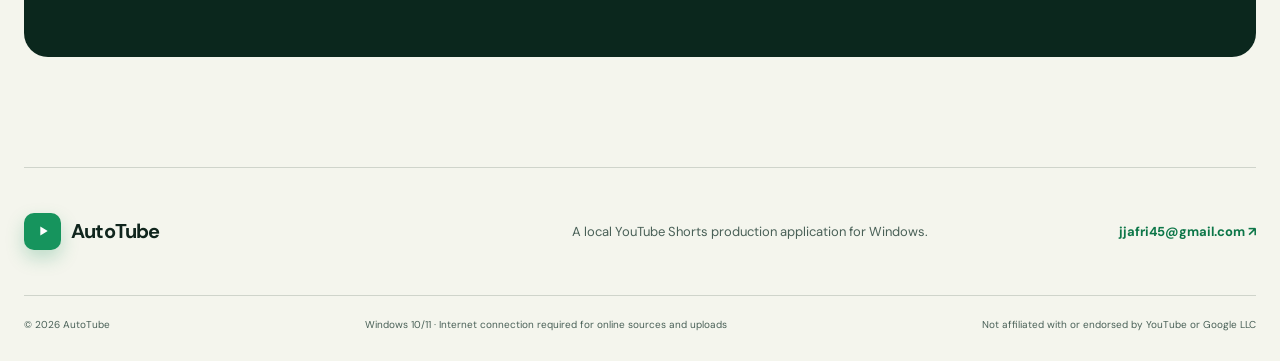
==== commit a1e4c353: "Refine verified results messaging" ====
--- a/index.html
+++ b/index.html
@@ -11,7 +11,7 @@
     <meta property="og:title" content="AutoTube — Create and publish Shorts from one app" />
     <meta
       property="og:description"
-      content="64 AutoTube Shorts generated 16,114 views in a real channel study. See the workflow, results, and founding offer."
+      content="AutoTube handles the complete YouTube Shorts workflow—from topic and script to rendering and publishing. See verified early results and the founding offer."
     />
     <meta property="og:type" content="website" />
     <meta property="og:url" content="https://autotube.is-an.ai/" />
@@ -94,31 +94,31 @@
               fetchpriority="high"
             />
           </div>
-          <div class="floating-proof" aria-label="Pilot result">
+          <div class="floating-proof" aria-label="Verified production result">
             <strong>64</strong>
-            <span>Shorts produced<br />in the channel study</span>
+            <span>Shorts created<br />and published</span>
           </div>
         </div>
       </section>
 
       <section class="proof-band" aria-labelledby="proof-title">
         <div class="proof-intro reveal">
-          <p class="section-code">01 / REAL CHANNEL EVIDENCE</p>
-          <h2 id="proof-title">Built in the app.<br />Tested on YouTube.</h2>
+          <p class="section-code">01 / VERIFIED EARLY RESULTS</p>
+          <h2 id="proof-title">Production proven.<br />Results measured.</h2>
           <p>
-            The channel owner confirmed that every Short published from day one was created
-            and uploaded through AutoTube.
+            AutoTube has created and published real Shorts on YouTube. These verified results
+            show what the complete production-to-publishing workflow achieved during early testing.
           </p>
         </div>
         <dl class="proof-metrics reveal reveal-delay-1">
-          <div><dt>16,114</dt><dd>channel views</dd></div>
-          <div><dt>42.97h</dt><dd>watch time</dd></div>
-          <div><dt>27</dt><dd>net subscribers</dd></div>
+          <div><dt>16,114</dt><dd>verified views</dd></div>
+          <div><dt>42.97h</dt><dd>verified watch time</dd></div>
+          <div><dt>27</dt><dd>subscriber increase</dd></div>
           <div><dt>6</dt><dd>Shorts above 1,000 views</dd></div>
         </dl>
         <p class="proof-note">
-          YouTube Analytics export covering 14 August–11 September 2026. Results are from one
-          pilot channel and do not guarantee future performance.
+          Verified from exported YouTube Analytics. Additional channel testing is in progress.
+          Individual results vary; AutoTube does not guarantee views, subscribers, or monetization.
         </p>
       </section>
 
@@ -269,27 +269,27 @@
       <section class="results section-shell" id="results">
         <div class="results-heading reveal">
           <div>
-            <p class="section-code dark">06 / THE PILOT</p>
-            <h2>64 Shorts.<br />A stronger final phase.</h2>
+            <p class="section-code dark">06 / EARLY PERFORMANCE</p>
+            <h2>64 Shorts.<br />16,114 real views.</h2>
           </div>
           <p>
-            The pilot proved production consistency and produced several breakout videos. It also
-            showed that tighter durations and stronger openings are the next performance lever.
+            The verified result set showed consistent production, several breakout videos, and
+            stronger median performance in the latest phase of testing.
           </p>
         </div>
 
         <div class="phase-chart reveal" role="img" aria-label="Median views rose from 32 in the first phase to 93 in the second and 119 in the latest phase">
           <div class="chart-axis"><span>Median views per Short</span><span>119</span></div>
           <div class="bar-row">
-            <div><span>13–20 Aug</span><small>18 Shorts</small></div>
+            <div><span>Early batch</span><small>18 Shorts</small></div>
             <div class="bar-track"><i style="--bar: 27%"><b>32</b></i></div>
           </div>
           <div class="bar-row">
-            <div><span>21–29 Aug</span><small>19 Shorts</small></div>
+            <div><span>Growth batch</span><small>19 Shorts</small></div>
             <div class="bar-track"><i style="--bar: 78%"><b>93</b></i></div>
           </div>
           <div class="bar-row latest">
-            <div><span>30 Aug–11 Sep</span><small>27 Shorts</small></div>
+            <div><span>Latest batch</span><small>27 Shorts</small></div>
             <div class="bar-track"><i style="--bar: 100%"><b>119</b></i></div>
           </div>
         </div>
@@ -313,7 +313,7 @@
         <div class="section-shell">
           <div class="section-heading light reveal">
             <p class="section-code">07 / PUBLISHED OUTPUT</p>
-            <h2>Watch Shorts from<br />the real test.</h2>
+            <h2>Watch published<br />AutoTube Shorts.</h2>
             <p>View counts below reflect the supplied analytics period and may have increased since the export.</p>
           </div>
 
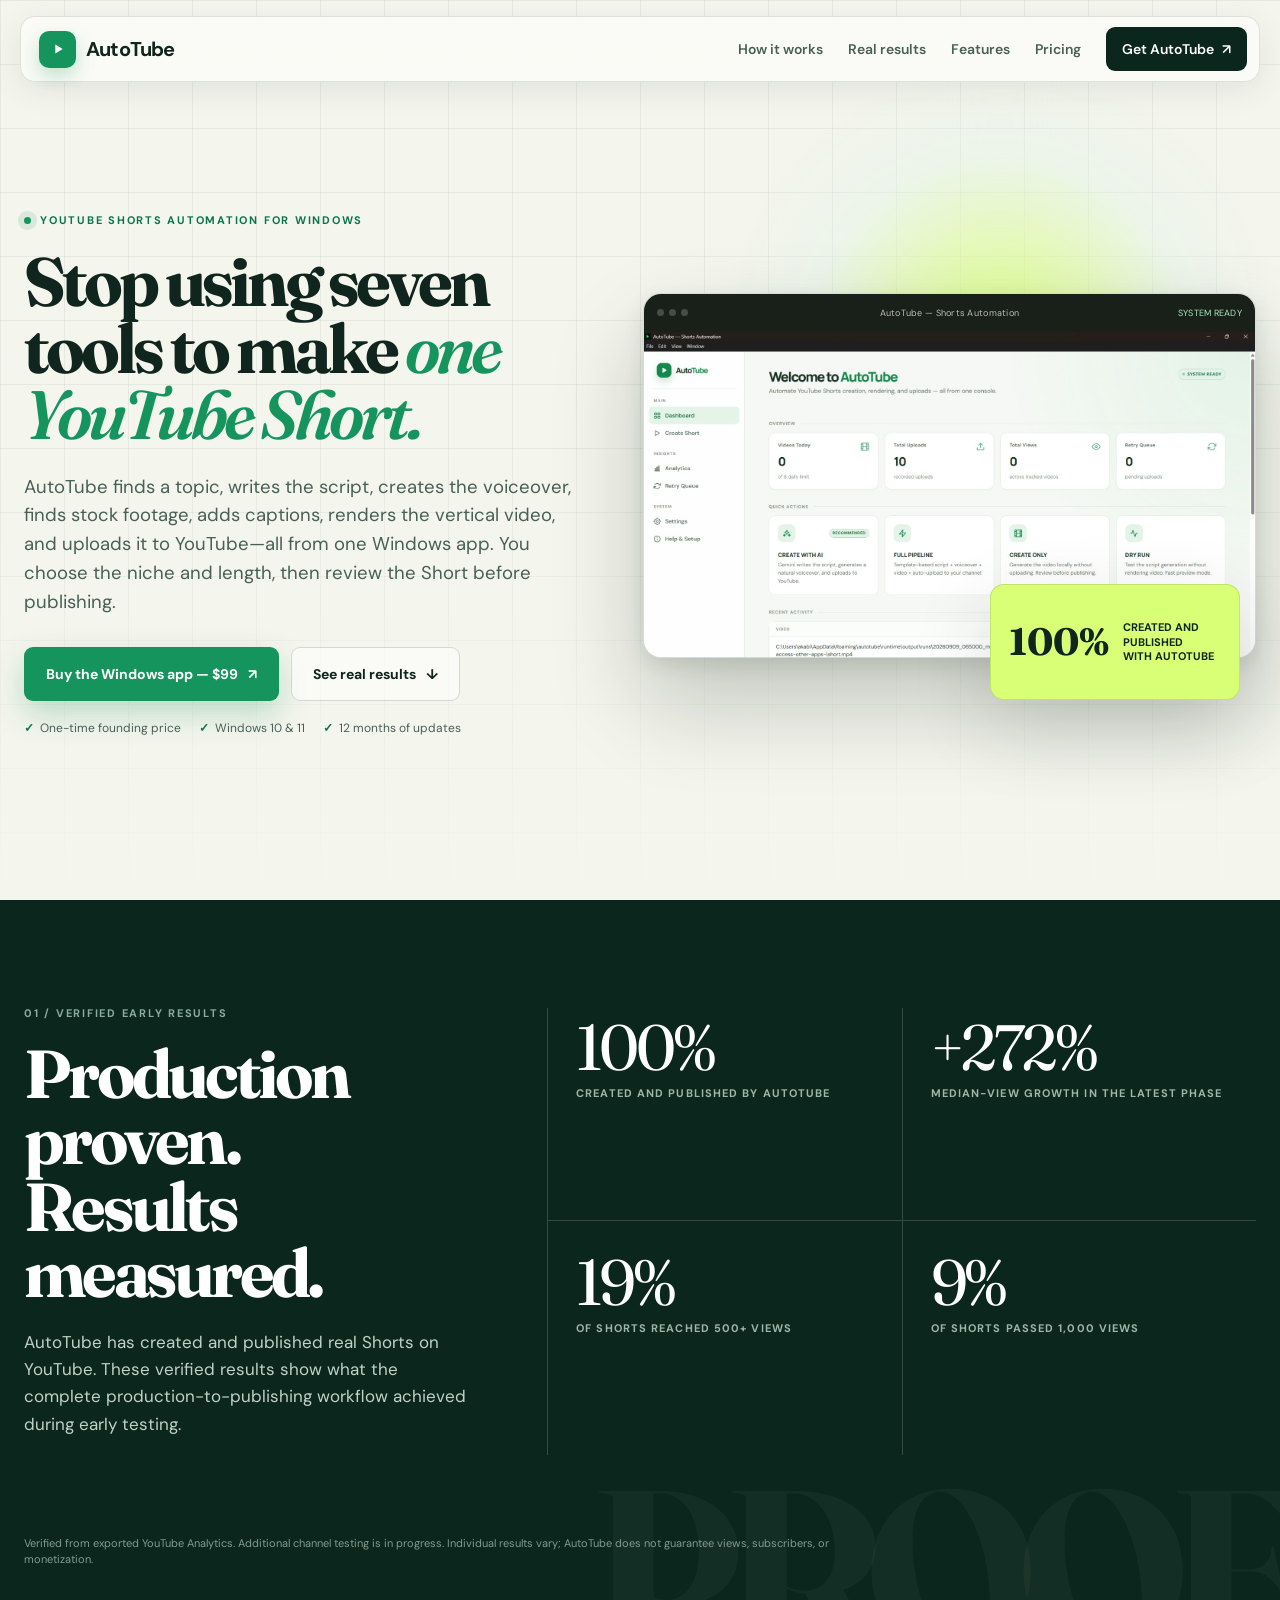
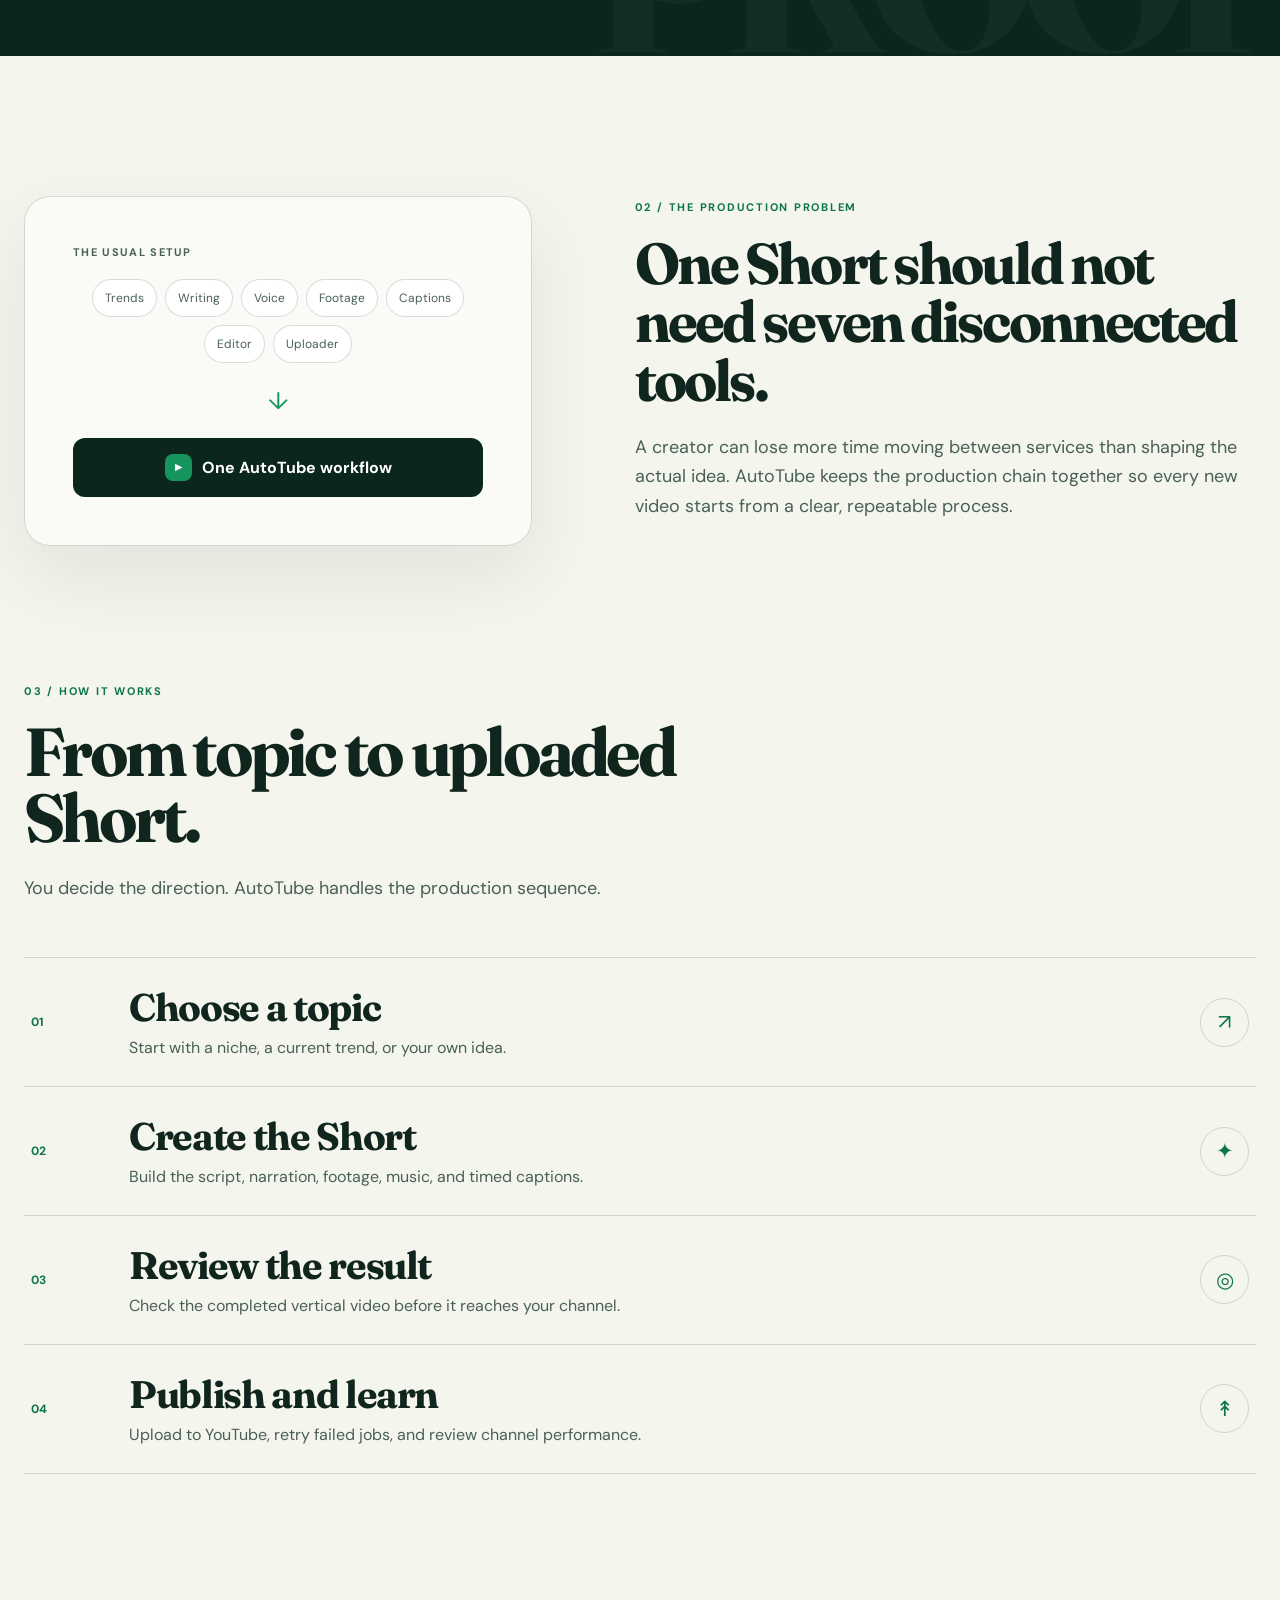
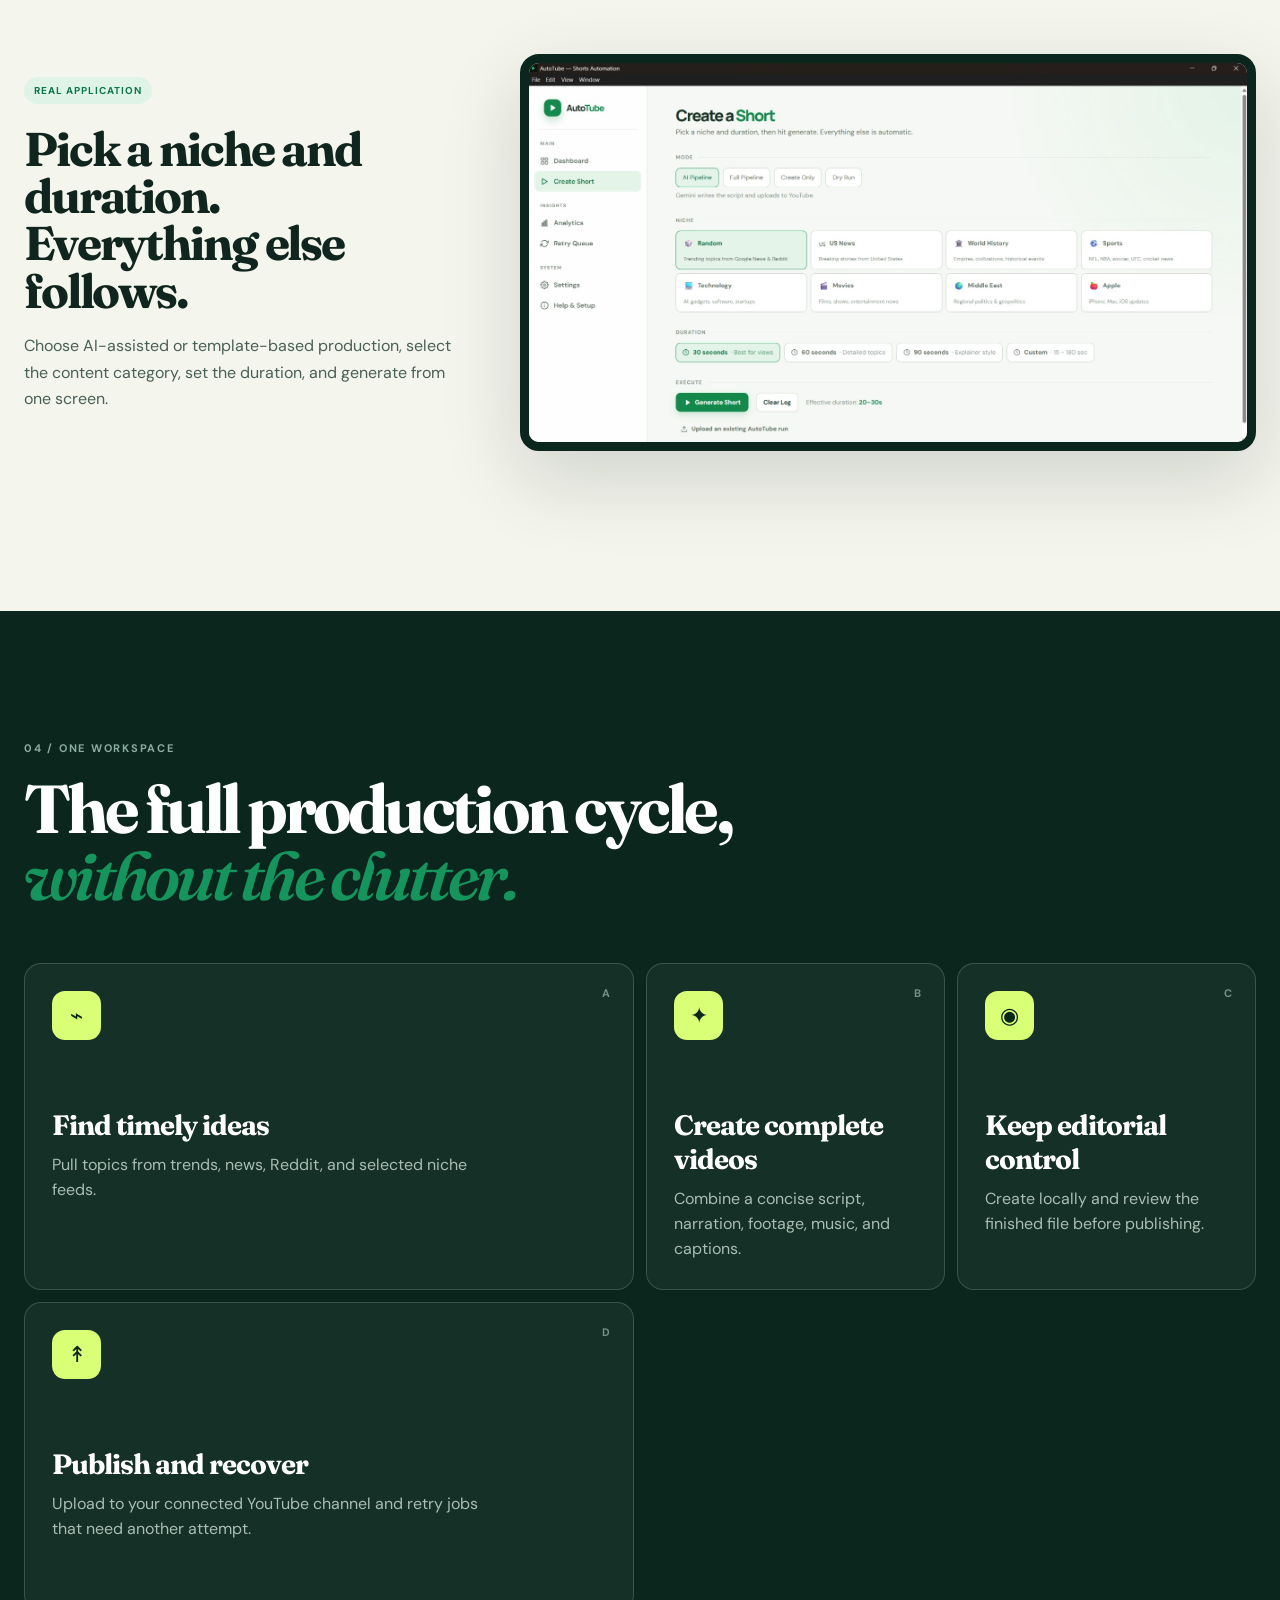
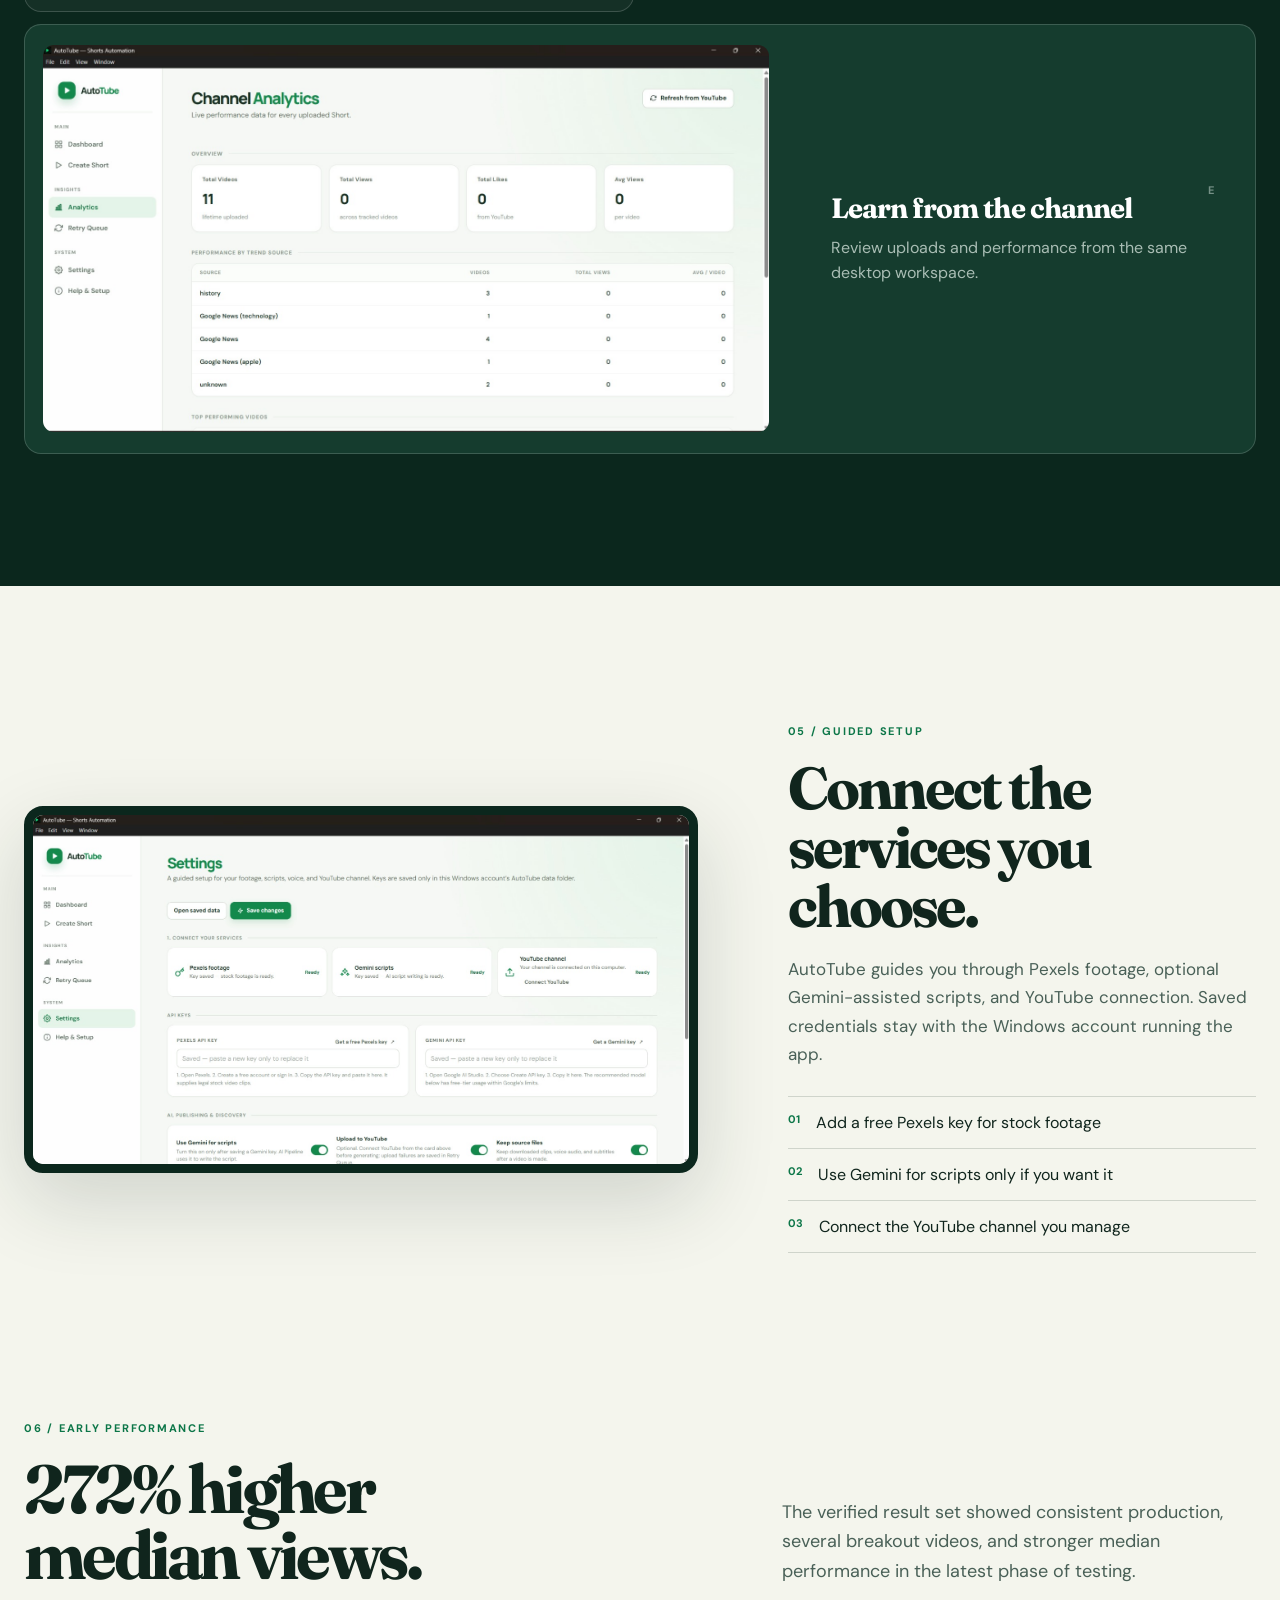
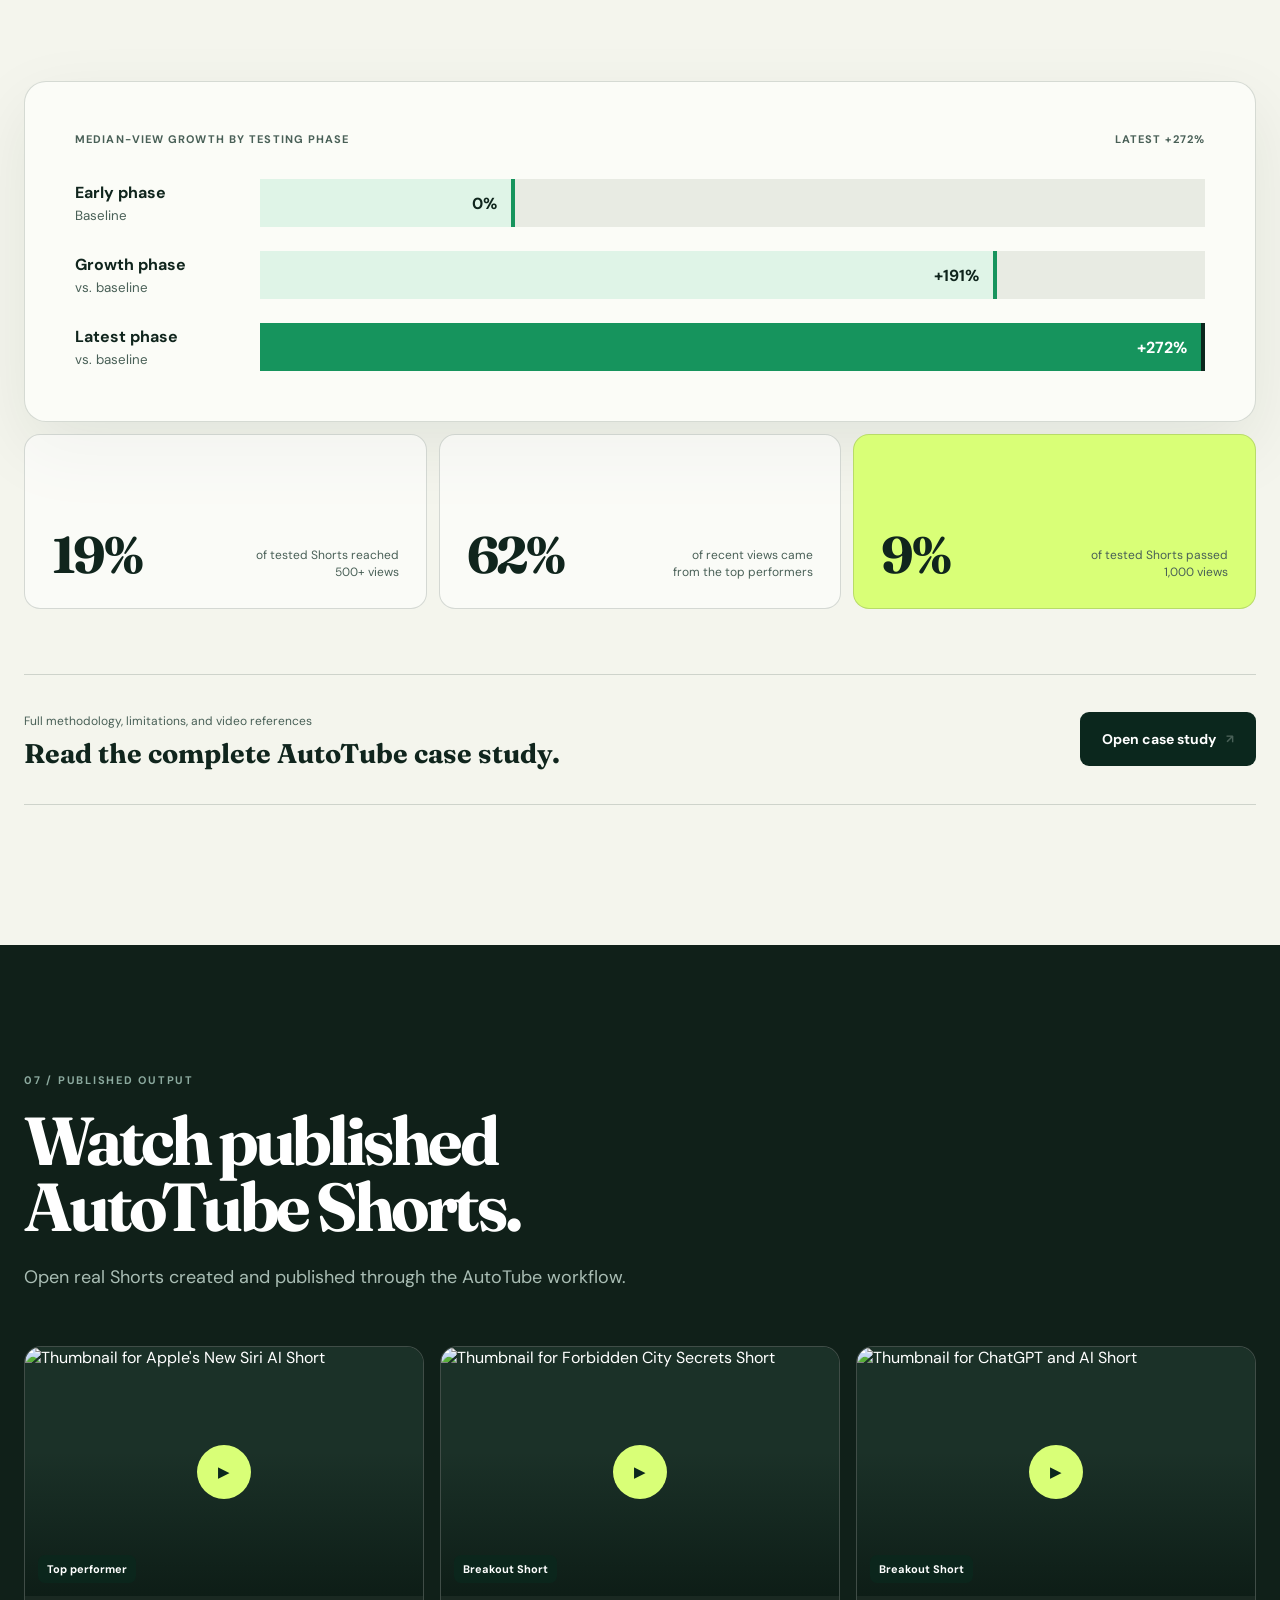
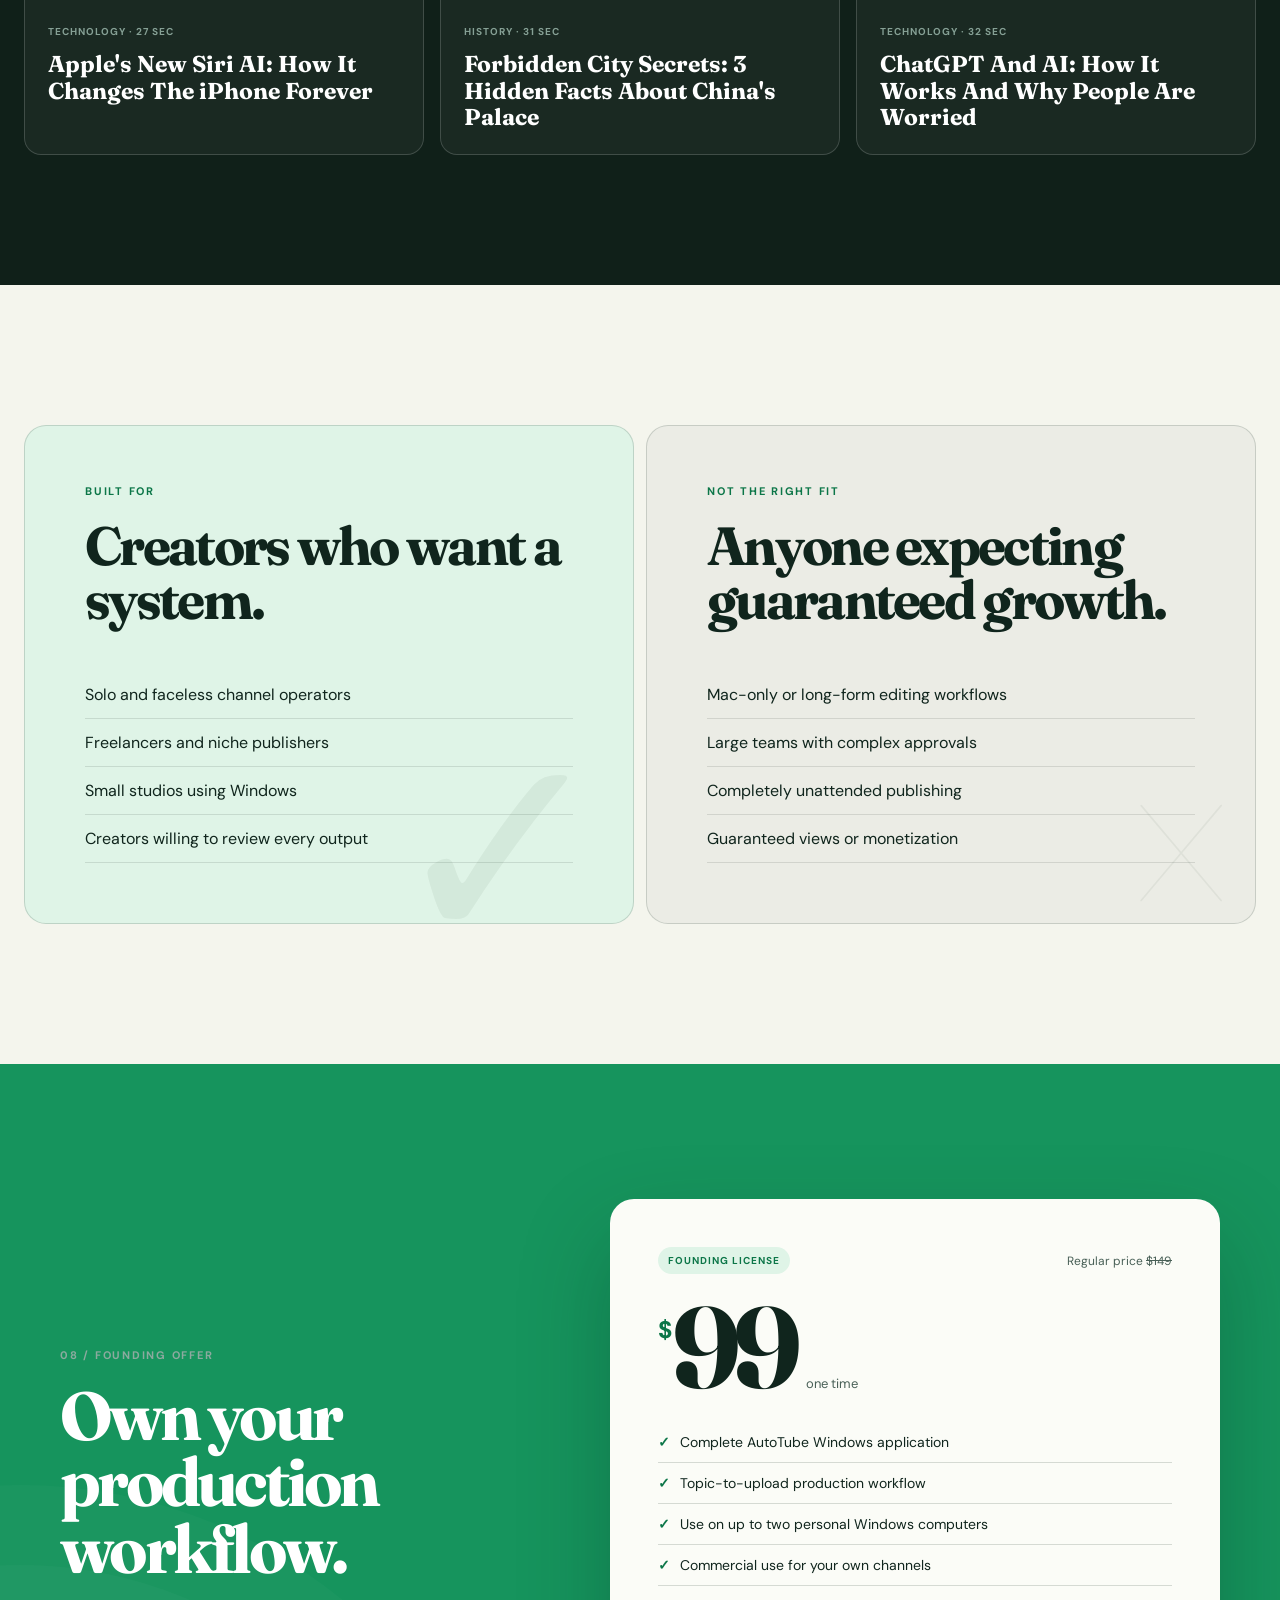
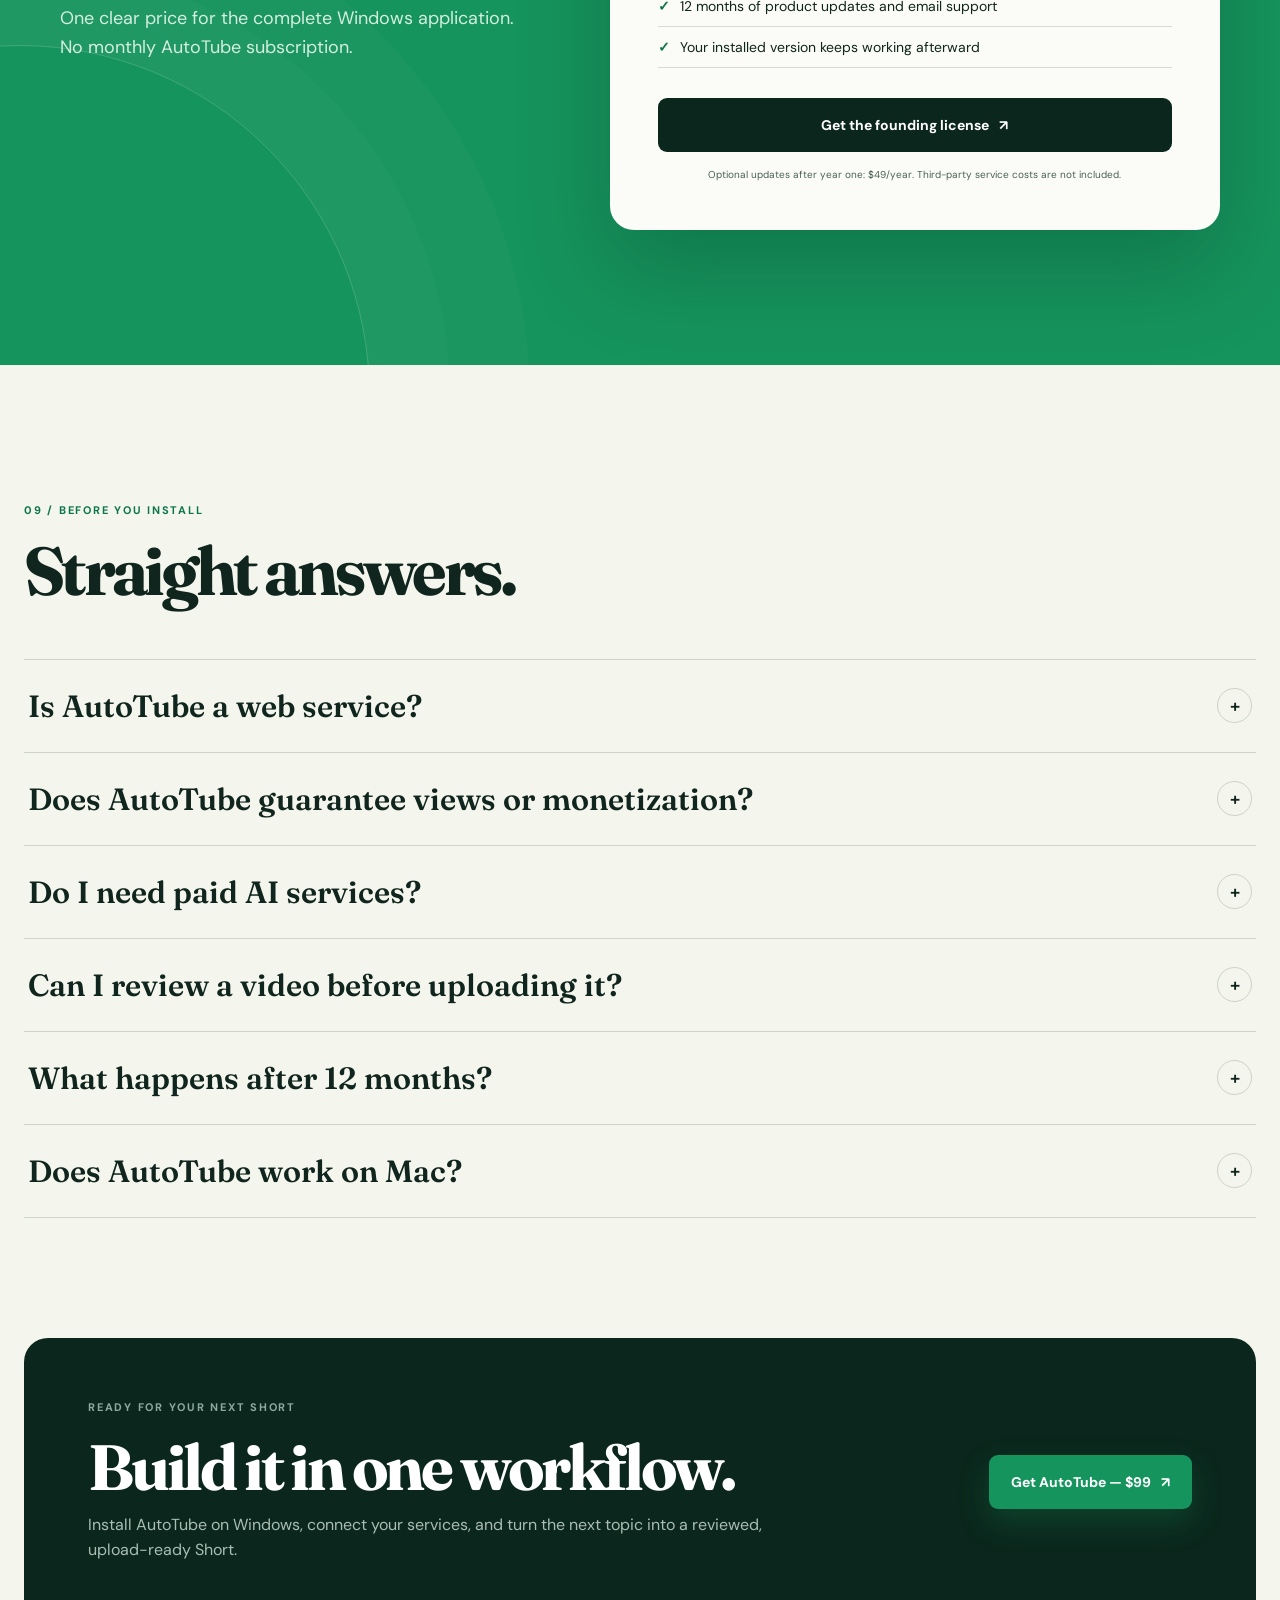
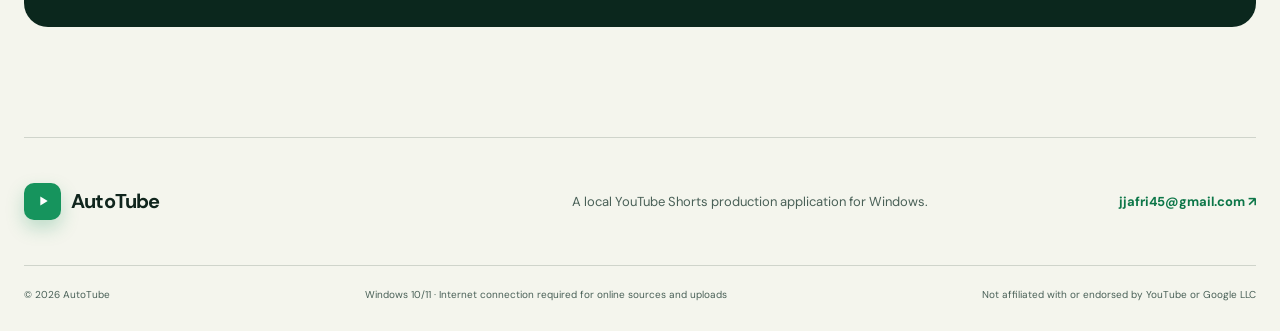
==== commit f27d8906: "Present performance proof as percentages" ====
--- a/index.html
+++ b/index.html
@@ -11,7 +11,7 @@
     <meta property="og:title" content="AutoTube — Create and publish Shorts from one app" />
     <meta
       property="og:description"
-      content="AutoTube handles the complete YouTube Shorts workflow—from topic and script to rendering and publishing. See verified early results and the founding offer."
+      content="AutoTube handles the complete YouTube Shorts workflow—from topic and script to rendering and publishing. The latest testing phase delivered 272% higher median views."
     />
     <meta property="og:type" content="website" />
     <meta property="og:url" content="https://autotube.is-an.ai/" />
@@ -95,8 +95,8 @@
             />
           </div>
           <div class="floating-proof" aria-label="Verified production result">
-            <strong>64</strong>
-            <span>Shorts created<br />and published</span>
+            <strong>100%</strong>
+            <span>Created and published<br />with AutoTube</span>
           </div>
         </div>
       </section>
@@ -111,10 +111,10 @@
           </p>
         </div>
         <dl class="proof-metrics reveal reveal-delay-1">
-          <div><dt>16,114</dt><dd>verified views</dd></div>
-          <div><dt>42.97h</dt><dd>verified watch time</dd></div>
-          <div><dt>27</dt><dd>subscriber increase</dd></div>
-          <div><dt>6</dt><dd>Shorts above 1,000 views</dd></div>
+          <div><dt>100%</dt><dd>created and published by AutoTube</dd></div>
+          <div><dt>+272%</dt><dd>median-view growth in the latest phase</dd></div>
+          <div><dt>19%</dt><dd>of Shorts reached 500+ views</dd></div>
+          <div><dt>9%</dt><dd>of Shorts passed 1,000 views</dd></div>
         </dl>
         <p class="proof-note">
           Verified from exported YouTube Analytics. Additional channel testing is in progress.
@@ -270,7 +270,7 @@
         <div class="results-heading reveal">
           <div>
             <p class="section-code dark">06 / EARLY PERFORMANCE</p>
-            <h2>64 Shorts.<br />16,114 real views.</h2>
+            <h2>272% higher<br />median views.</h2>
           </div>
           <p>
             The verified result set showed consistent production, several breakout videos, and
@@ -278,26 +278,26 @@
           </p>
         </div>
 
-        <div class="phase-chart reveal" role="img" aria-label="Median views rose from 32 in the first phase to 93 in the second and 119 in the latest phase">
-          <div class="chart-axis"><span>Median views per Short</span><span>119</span></div>
+        <div class="phase-chart reveal" role="img" aria-label="Median views increased by 191% in the growth phase and 272% in the latest phase compared with the early baseline">
+          <div class="chart-axis"><span>Median-view growth by testing phase</span><span>Latest +272%</span></div>
           <div class="bar-row">
-            <div><span>Early batch</span><small>18 Shorts</small></div>
-            <div class="bar-track"><i style="--bar: 27%"><b>32</b></i></div>
+            <div><span>Early phase</span><small>Baseline</small></div>
+            <div class="bar-track"><i style="--bar: 27%"><b>0%</b></i></div>
           </div>
           <div class="bar-row">
-            <div><span>Growth batch</span><small>19 Shorts</small></div>
-            <div class="bar-track"><i style="--bar: 78%"><b>93</b></i></div>
+            <div><span>Growth phase</span><small>vs. baseline</small></div>
+            <div class="bar-track"><i style="--bar: 78%"><b>+191%</b></i></div>
           </div>
           <div class="bar-row latest">
-            <div><span>Latest batch</span><small>27 Shorts</small></div>
-            <div class="bar-track"><i style="--bar: 100%"><b>119</b></i></div>
+            <div><span>Latest phase</span><small>vs. baseline</small></div>
+            <div class="bar-track"><i style="--bar: 100%"><b>+272%</b></i></div>
           </div>
         </div>
 
         <div class="result-cards">
-          <article class="result-card reveal"><strong>12</strong><span>Shorts reached<br />500+ views</span></article>
-          <article class="result-card reveal reveal-delay-1"><strong>62.1%</strong><span>of recent views came<br />from the top 10 Shorts</span></article>
-          <article class="result-card result-card-accent reveal"><strong>25–34s</strong><span>strongest average<br />duration range</span></article>
+          <article class="result-card reveal"><strong>19%</strong><span>of tested Shorts reached<br />500+ views</span></article>
+          <article class="result-card reveal reveal-delay-1"><strong>62%</strong><span>of recent views came<br />from the top performers</span></article>
+          <article class="result-card result-card-accent reveal"><strong>9%</strong><span>of tested Shorts passed<br />1,000 views</span></article>
         </div>
 
         <div class="case-cta reveal">
@@ -314,7 +314,7 @@
           <div class="section-heading light reveal">
             <p class="section-code">07 / PUBLISHED OUTPUT</p>
             <h2>Watch published<br />AutoTube Shorts.</h2>
-            <p>View counts below reflect the supplied analytics period and may have increased since the export.</p>
+            <p>Open real Shorts created and published through the AutoTube workflow.</p>
           </div>
 
           <div class="video-grid">
@@ -322,7 +322,7 @@
               <div class="video-thumb">
                 <img src="https://img.youtube.com/vi/h9ysOjB7v64/hqdefault.jpg" alt="Thumbnail for Apple's New Siri AI Short" loading="lazy" />
                 <span class="play-badge" aria-hidden="true">▶</span>
-                <span class="view-badge">1,541 views</span>
+                <span class="view-badge">Top performer</span>
               </div>
               <div class="video-meta"><span>Technology · 27 sec</span><h3>Apple's New Siri AI: How It Changes The iPhone Forever</h3></div>
             </a>
@@ -330,7 +330,7 @@
               <div class="video-thumb">
                 <img src="https://img.youtube.com/vi/GwK6FpS3tto/hqdefault.jpg" alt="Thumbnail for Forbidden City Secrets Short" loading="lazy" />
                 <span class="play-badge" aria-hidden="true">▶</span>
-                <span class="view-badge">1,323 views</span>
+                <span class="view-badge">Breakout Short</span>
               </div>
               <div class="video-meta"><span>History · 31 sec</span><h3>Forbidden City Secrets: 3 Hidden Facts About China's Palace</h3></div>
             </a>
@@ -338,7 +338,7 @@
               <div class="video-thumb">
                 <img src="https://img.youtube.com/vi/IgtK_7Hb8ug/hqdefault.jpg" alt="Thumbnail for ChatGPT and AI Short" loading="lazy" />
                 <span class="play-badge" aria-hidden="true">▶</span>
-                <span class="view-badge">1,139 views</span>
+                <span class="view-badge">Breakout Short</span>
               </div>
               <div class="video-meta"><span>Technology · 32 sec</span><h3>ChatGPT And AI: How It Works And Why People Are Worried</h3></div>
             </a>
--- a/styles.css
+++ b/styles.css
@@ -245,7 +245,7 @@
   position: absolute;
   right: 16px;
   bottom: -42px;
-  width: 202px;
+  width: 250px;
   min-height: 116px;
   display: flex;
   align-items: center;
@@ -257,7 +257,7 @@
   box-shadow: var(--shadow);
 }
 
-.floating-proof strong { font-family: var(--display); font-size: 45px; line-height: 1; }
+.floating-proof strong { font-family: var(--display); font-size: 38px; line-height: 1; }
 .floating-proof span { font-size: 11px; line-height: 1.35; font-weight: 700; text-transform: uppercase; }
 
 .proof-band {
@@ -519,7 +519,7 @@
   .window-shell { transform: none; border-radius: 11px; }
   .window-bar { grid-template-columns: 1fr auto; }
   .window-bar > span:nth-child(2) { display: none; }
-  .floating-proof { right: 12px; bottom: -58px; width: 180px; }
+  .floating-proof { right: 12px; bottom: -58px; width: 220px; }
   .proof-band { padding-top: 110px; }
   .proof-metrics { grid-template-columns: 1fr; }
   .proof-metrics div, .proof-metrics div:nth-child(3), .proof-metrics div:nth-child(4) { padding: 22px 0; border-left: 0; border-bottom: 1px solid var(--line-light); }
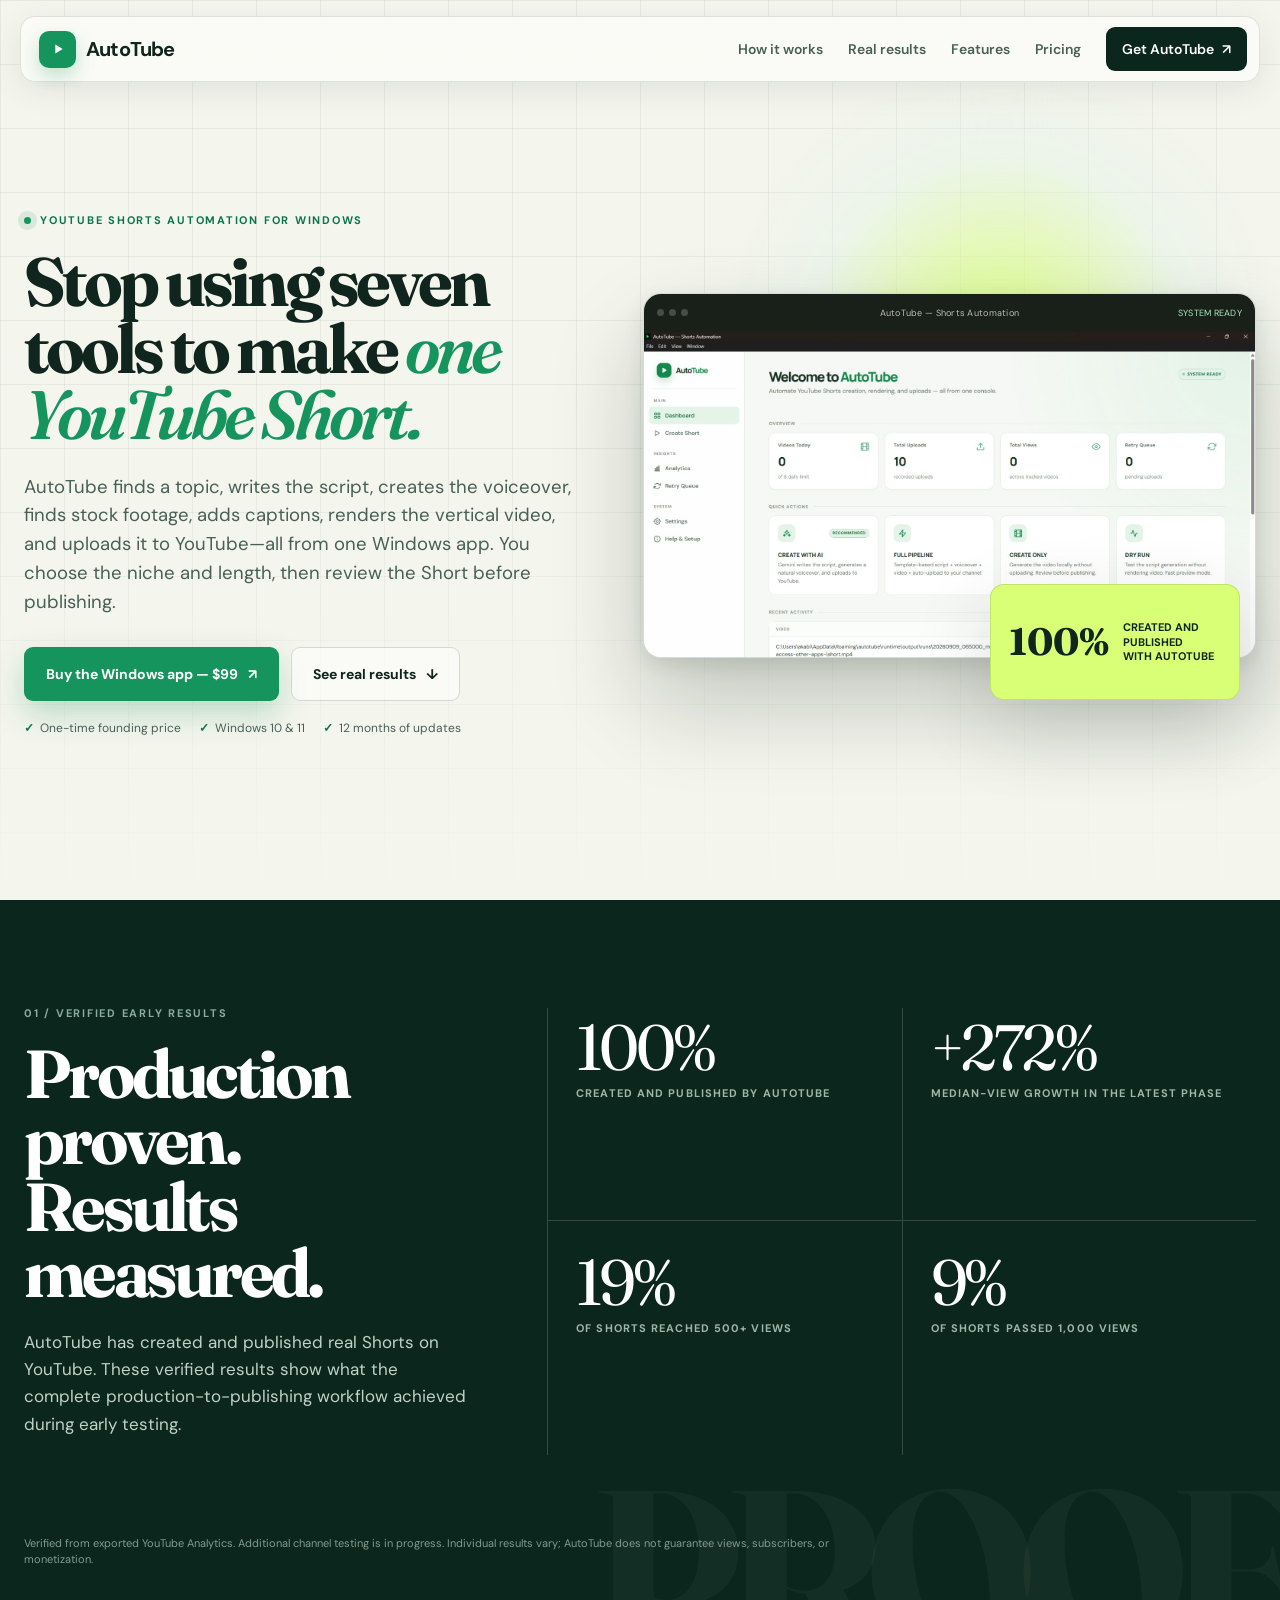
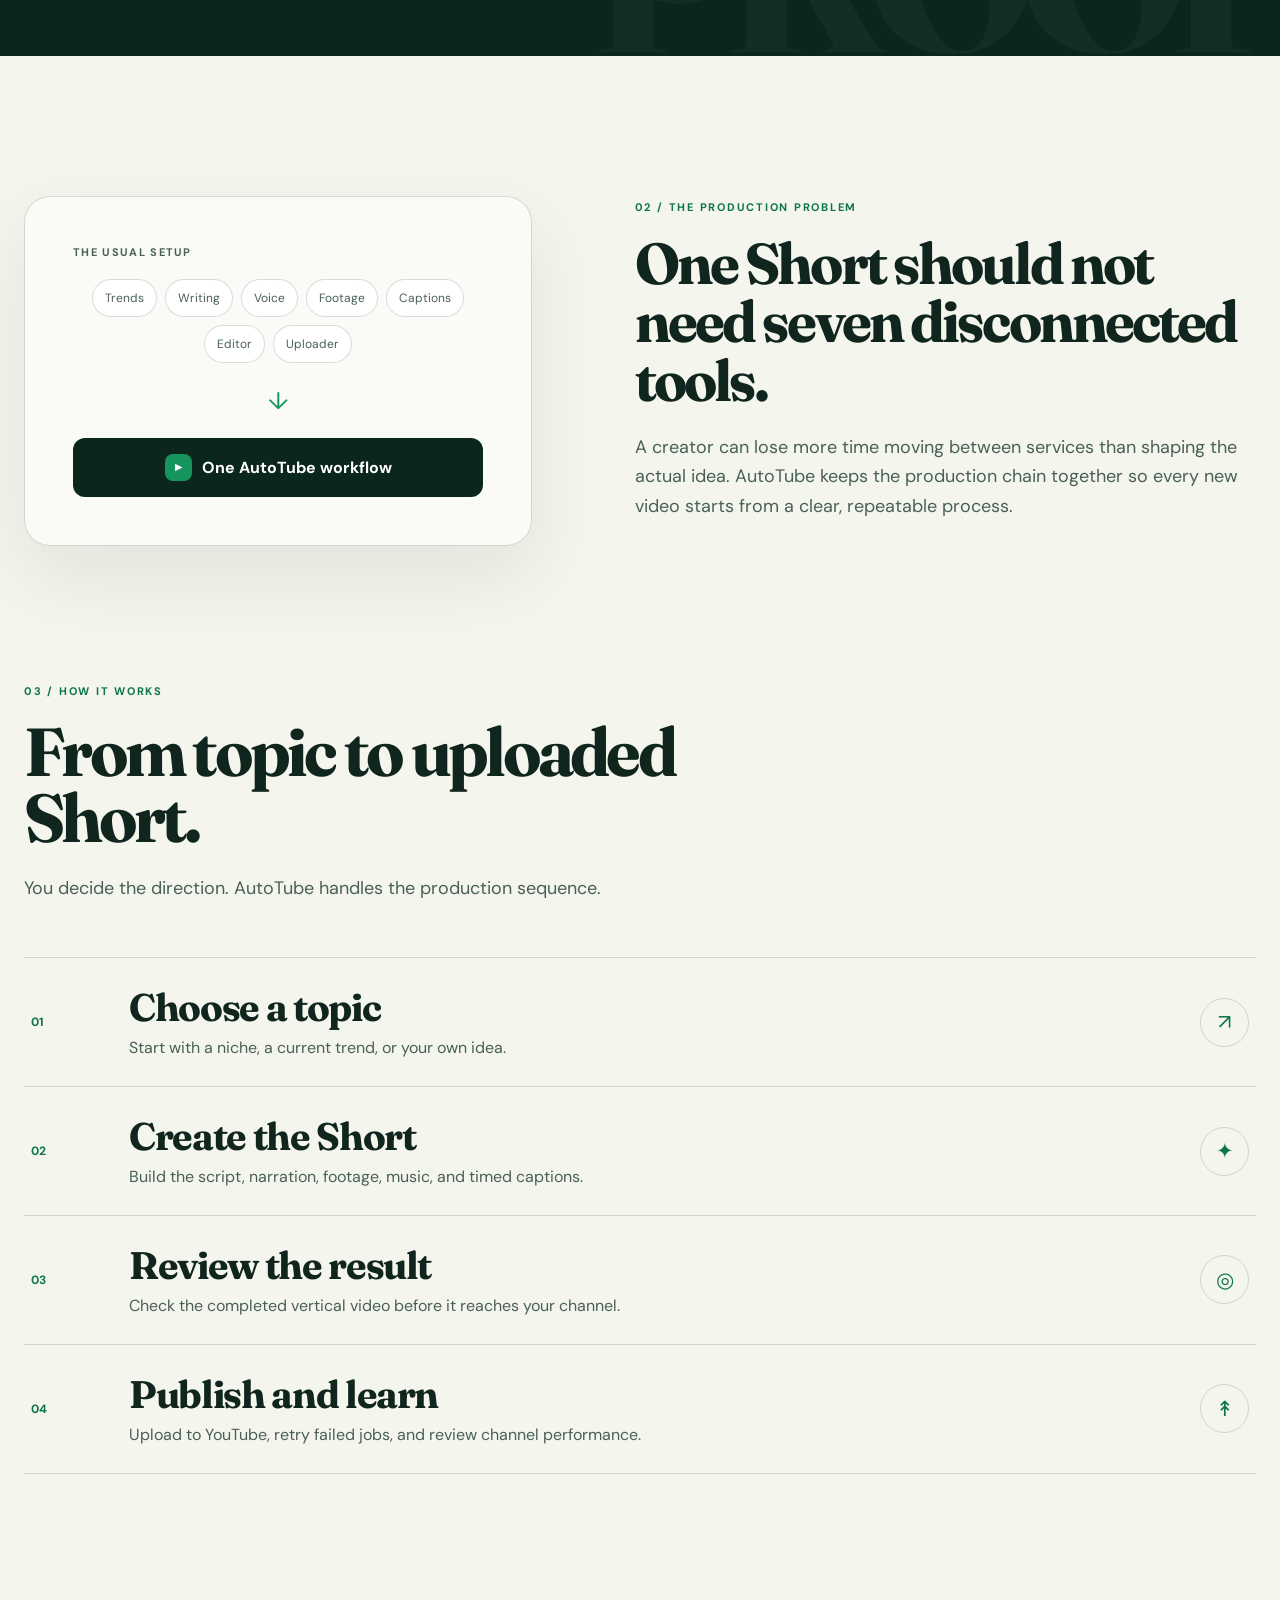
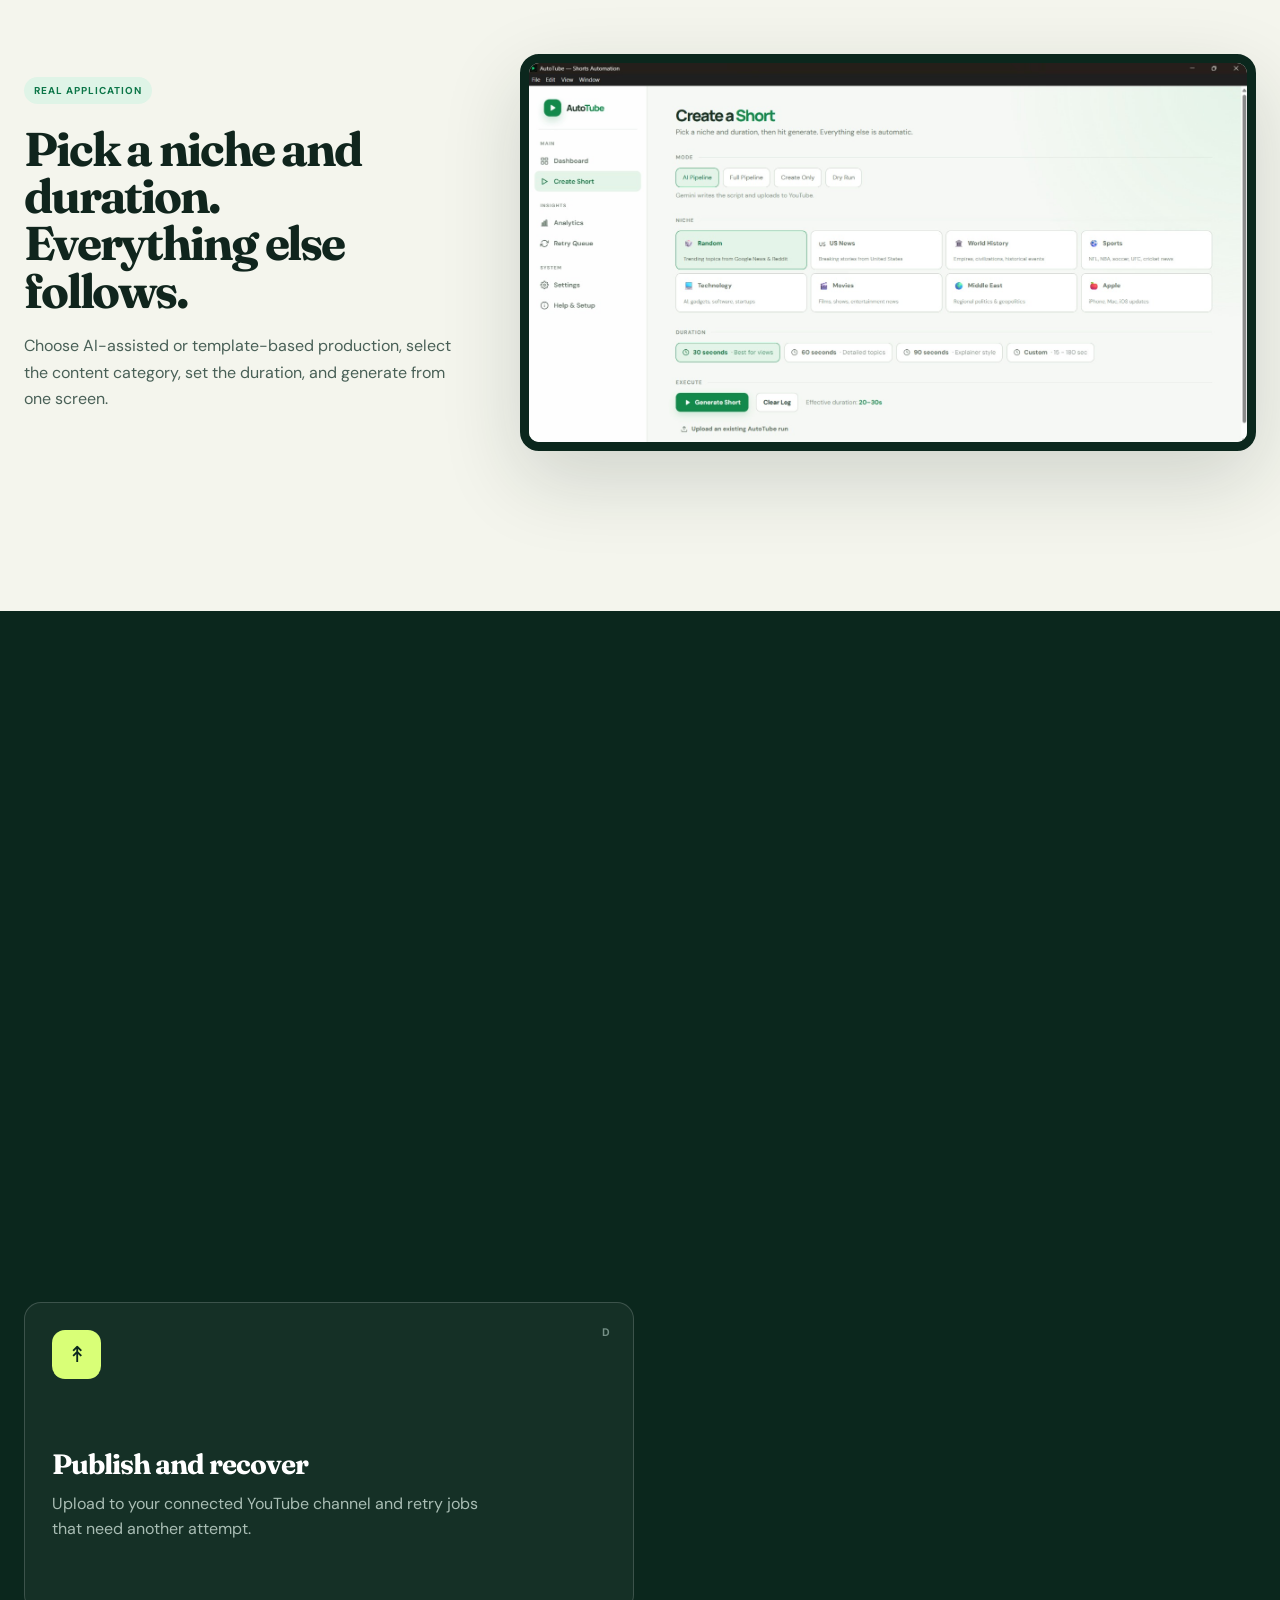
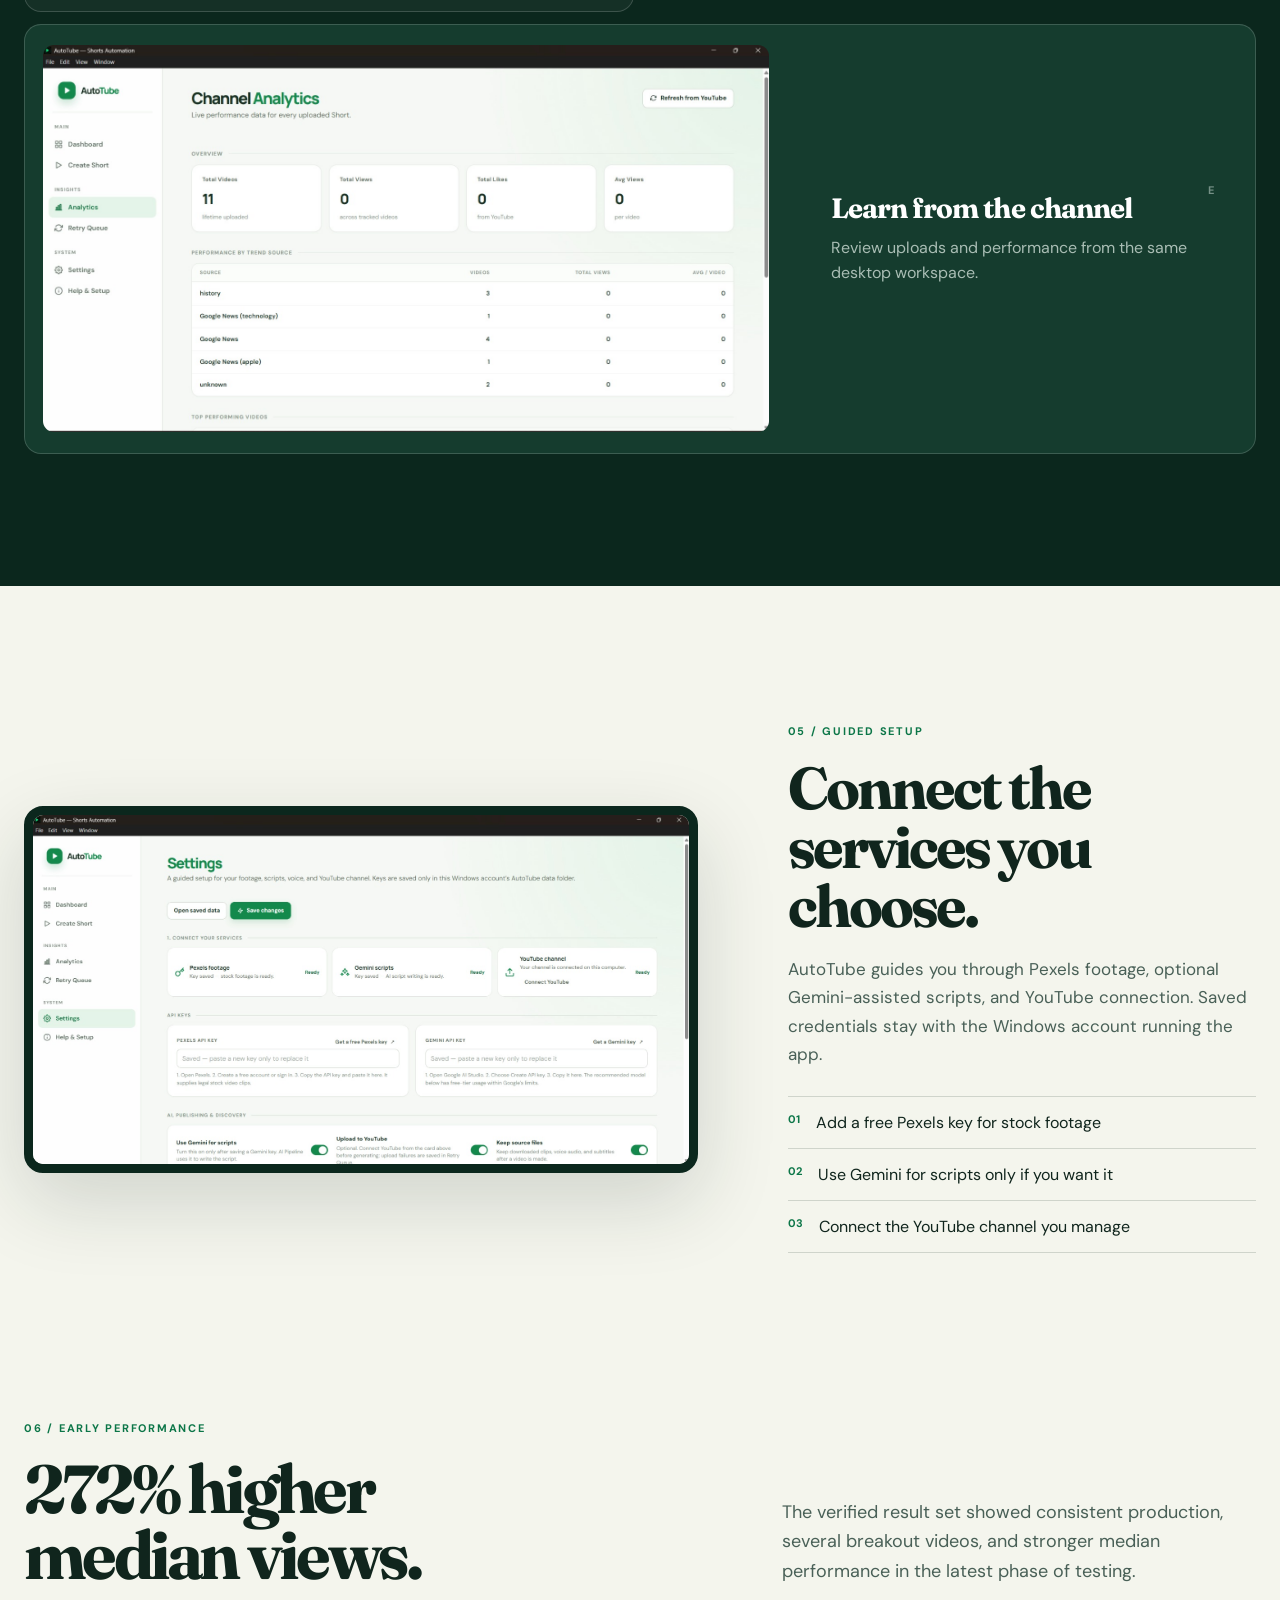
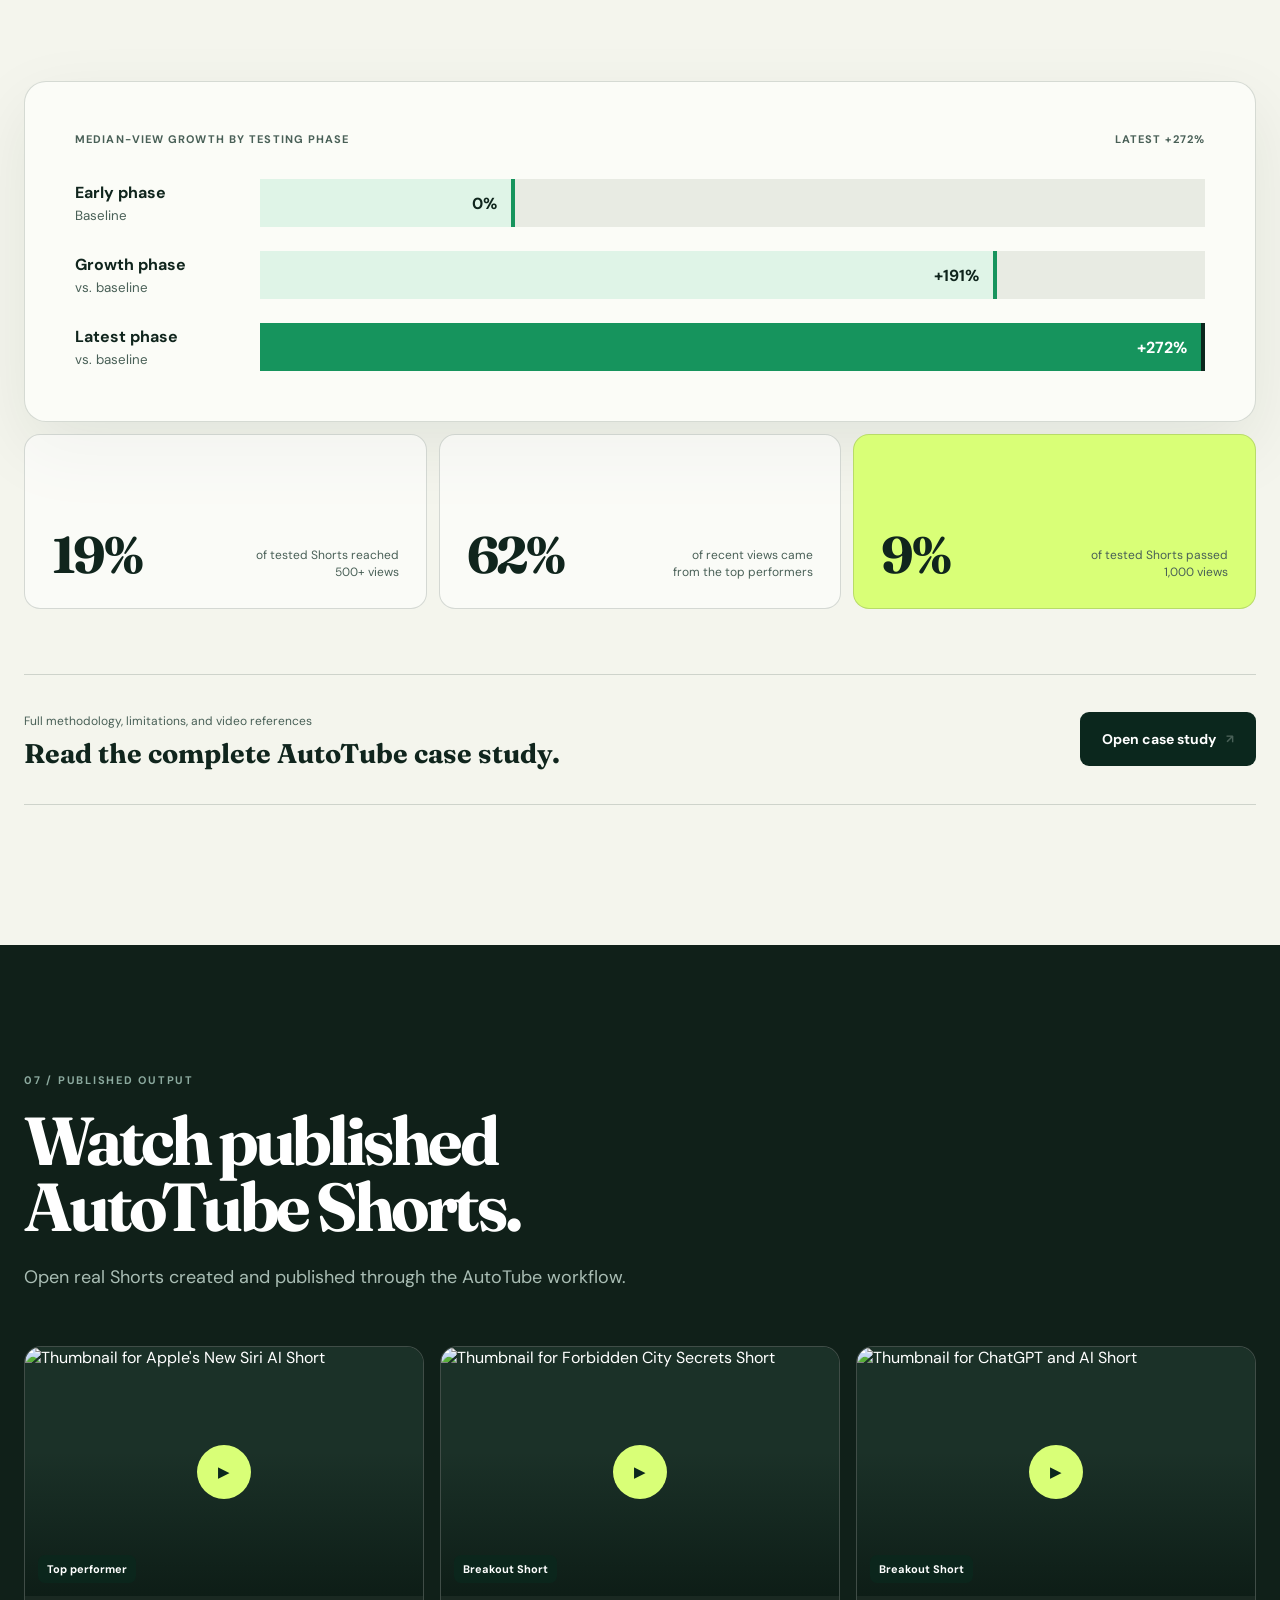
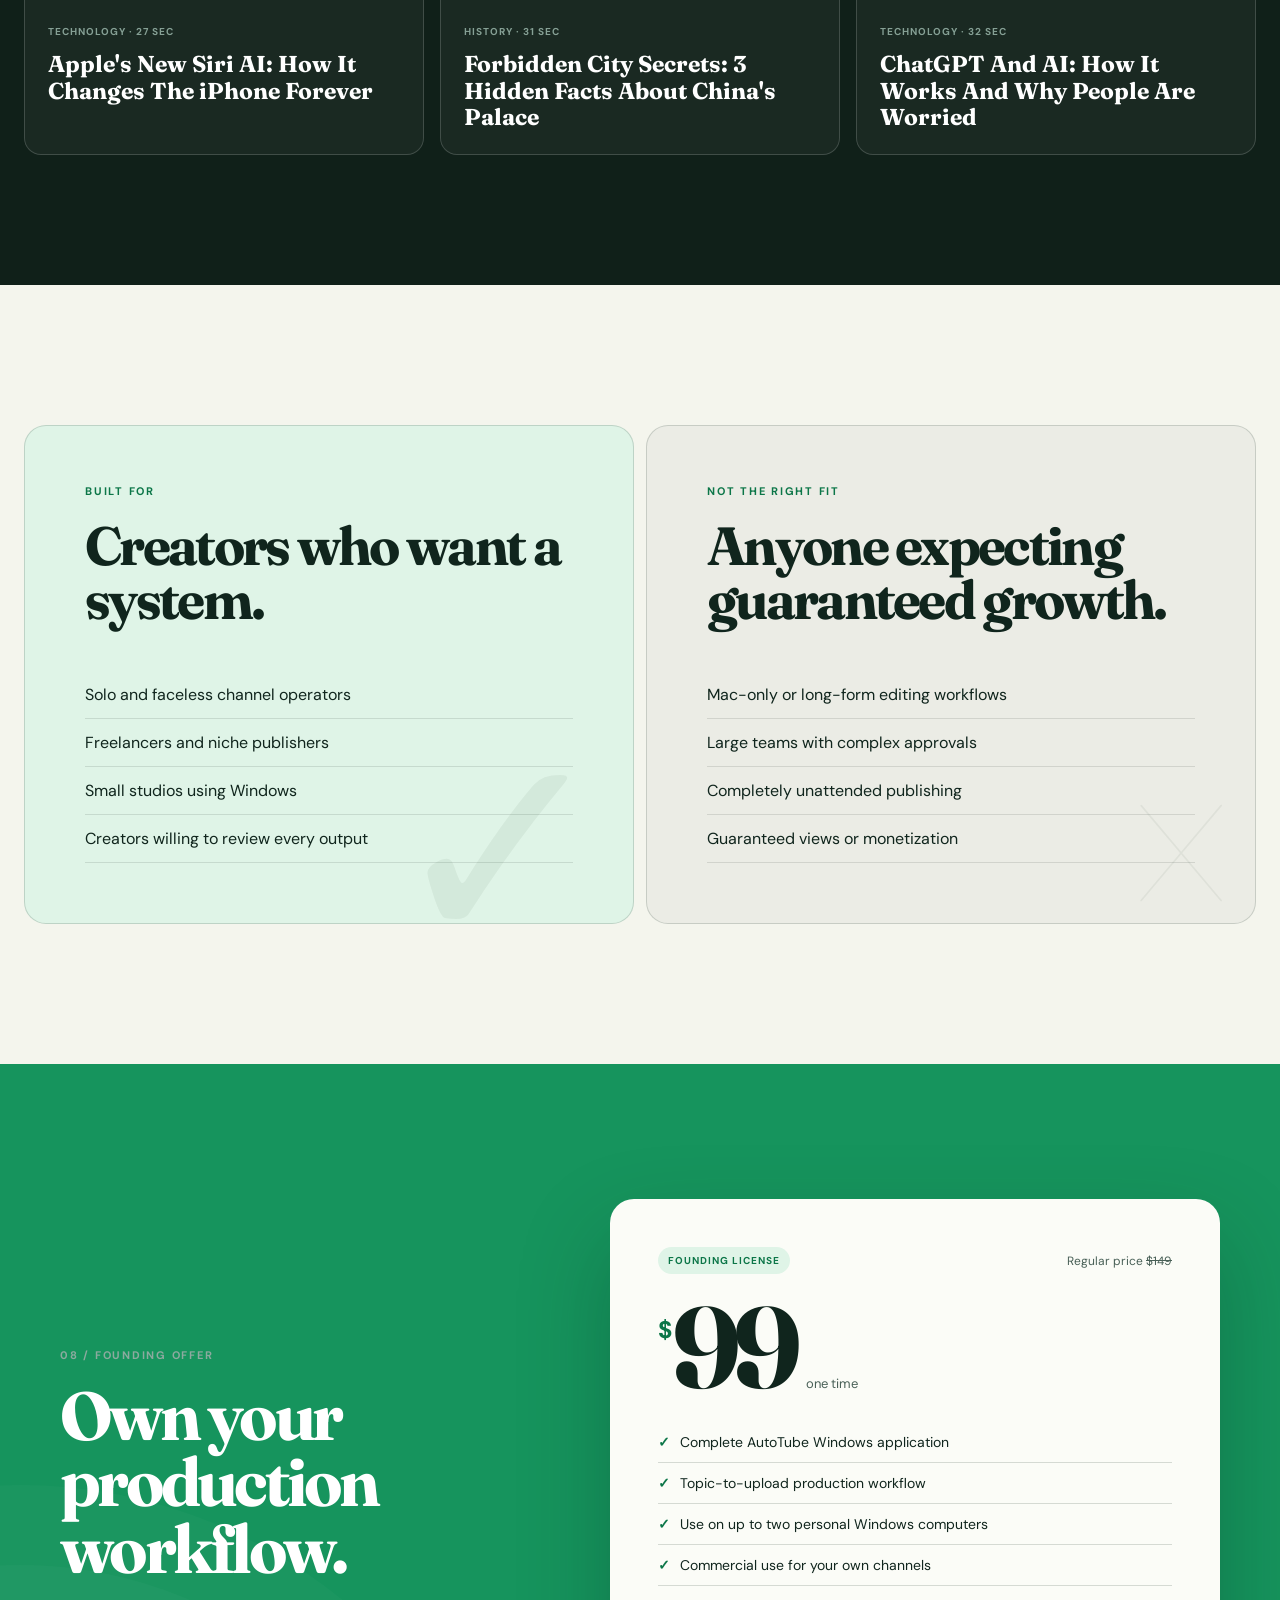
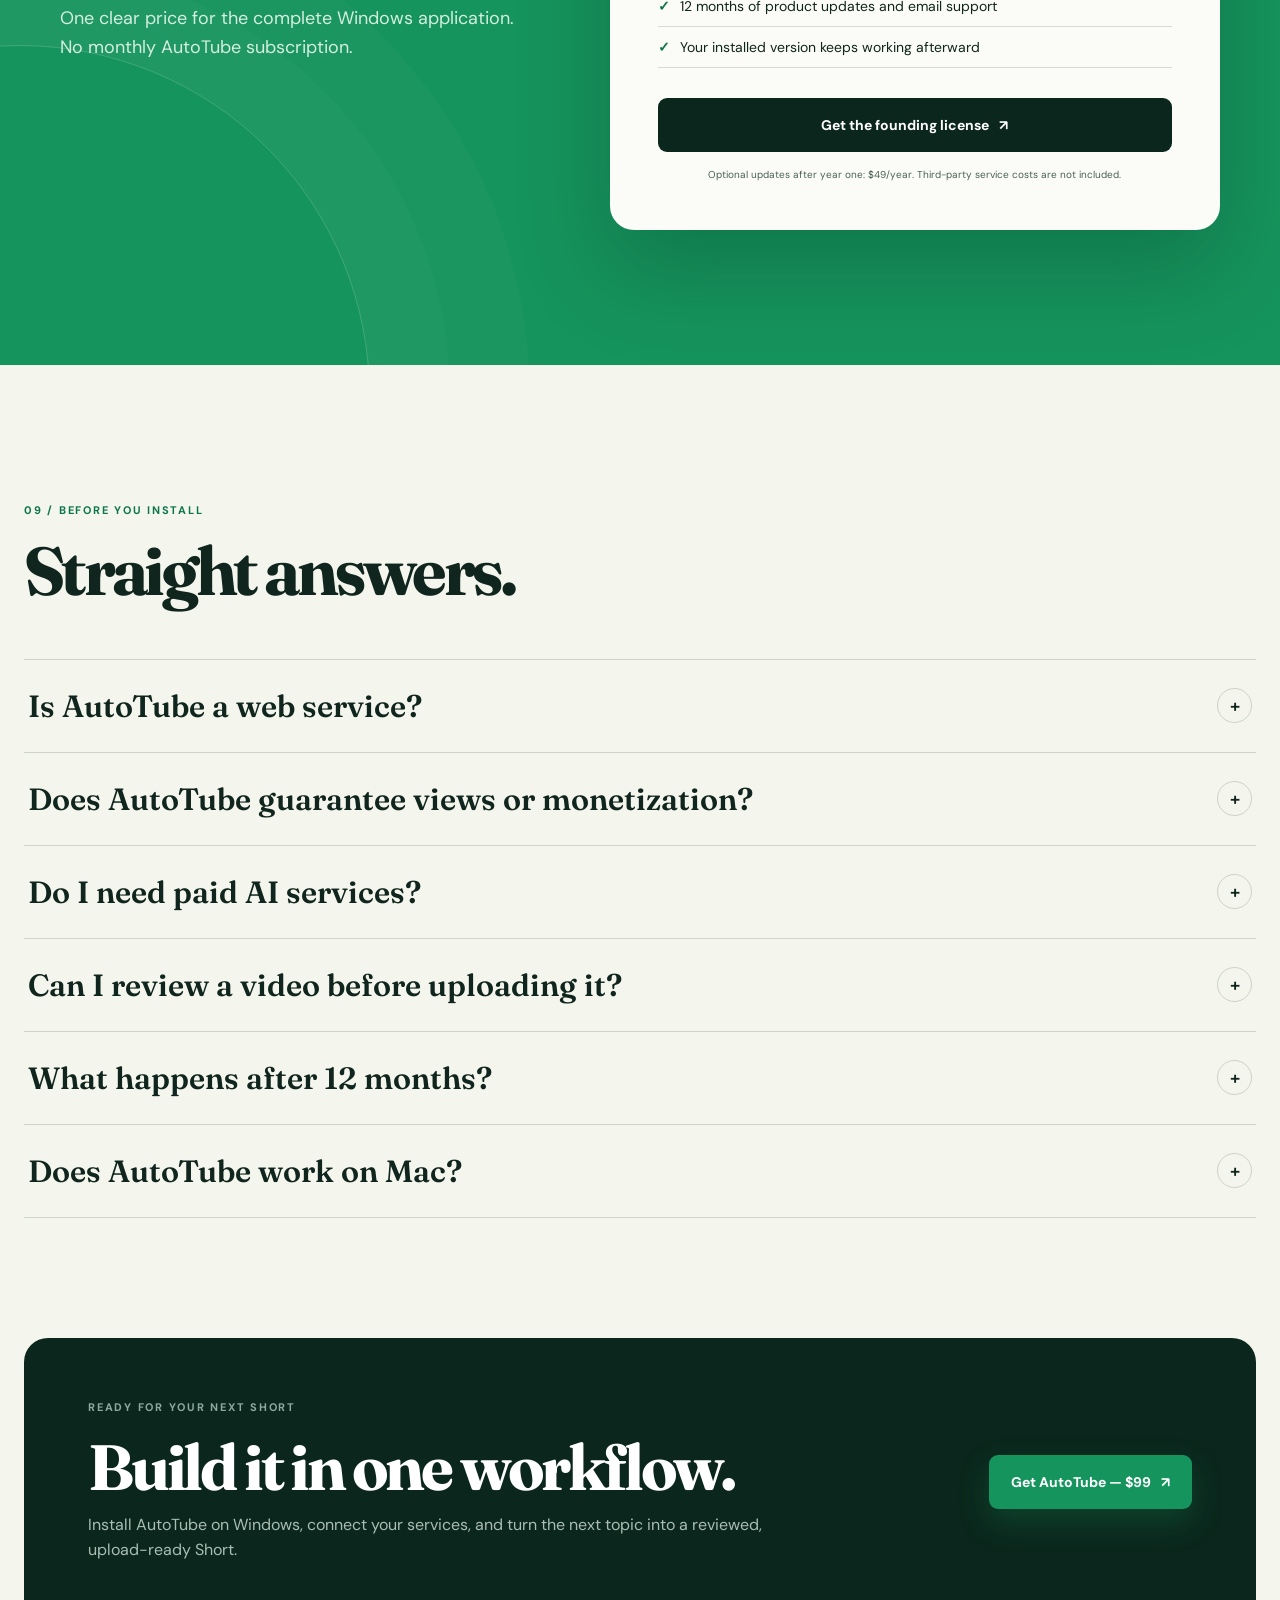
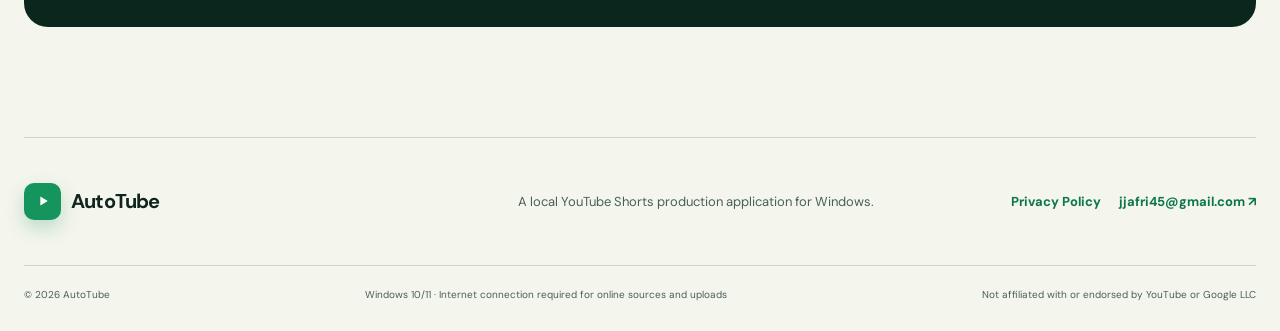
==== commit 60129570: "Add AutoTube privacy policy page" ====
--- a/index.html
+++ b/index.html
@@ -434,7 +434,10 @@
           <span>AutoTube</span>
         </a>
         <p>A local YouTube Shorts production application for Windows.</p>
-        <a href="mailto:jjafri45@gmail.com?subject=AutoTube%20Question">jjafri45@gmail.com ↗</a>
+        <div class="footer-links">
+          <a href="https://autotube.is-an.ai/privacy">Privacy Policy</a>
+          <a href="mailto:jjafri45@gmail.com?subject=AutoTube%20Question">jjafri45@gmail.com ↗</a>
+        </div>
       </div>
       <div class="footer-bottom">
         <span>© <span data-year></span> AutoTube</span>
--- a/styles.css
+++ b/styles.css
@@ -475,8 +475,22 @@
 .site-footer { padding: 0 max(24px, calc((100vw - 1240px) / 2)) 30px; }
 .footer-top { display: grid; grid-template-columns: 1fr 1fr auto; align-items: center; gap: 40px; padding: 45px 0; border-top: 1px solid var(--line); }
 .footer-top p { margin: 0; color: var(--ink-soft); font-size: 13px; }
-.footer-top > a:last-child { color: var(--green-dark); font-size: 13px; font-weight: 700; }
+.footer-links { display: flex; flex-wrap: wrap; justify-content: flex-end; gap: 18px; }
+.footer-links a { color: var(--green-dark); font-size: 13px; font-weight: 700; }
 .footer-bottom { display: flex; justify-content: space-between; gap: 20px; padding-top: 22px; border-top: 1px solid var(--line); color: var(--ink-soft); font-size: 10px; }
+
+.policy-main { padding: 170px 24px 110px; }
+.policy-shell { width: min(820px, 100%); margin: 0 auto; }
+.policy-shell h1 { max-width: none; margin-bottom: 22px; font-size: clamp(46px, 6vw, 78px); }
+.policy-meta { color: var(--ink-soft); font-size: 14px; }
+.policy-lede { max-width: 720px; margin: 42px 0 70px; color: var(--ink-soft); font-size: 20px; line-height: 1.7; }
+.policy-content { display: grid; gap: 52px; }
+.policy-content section { padding-top: 34px; border-top: 1px solid var(--line); }
+.policy-content h2 { margin-bottom: 18px; font-size: clamp(28px, 4vw, 42px); line-height: 1.05; }
+.policy-content p, .policy-content li { color: var(--ink-soft); font-size: 16px; line-height: 1.75; }
+.policy-content ul { padding-left: 22px; }
+.policy-content a { color: var(--green-dark); font-weight: 700; text-decoration: underline; text-decoration-thickness: 1px; text-underline-offset: 3px; }
+.policy-note { padding: 18px 20px; border-left: 3px solid var(--green); background: var(--mint); }
 
 .reveal { opacity: 1; transform: none; }
 .js .reveal { opacity: 0; transform: translateY(22px); transition: opacity 0.7s ease, transform 0.7s cubic-bezier(.2,.8,.2,1); }
@@ -552,7 +566,10 @@
   .faq { padding-top: 95px; padding-bottom: 90px; }
   .final-cta { margin-bottom: 80px; }
   .footer-top { grid-template-columns: 1fr; gap: 16px; }
+  .footer-links { justify-content: flex-start; }
   .footer-bottom { flex-direction: column; }
+  .policy-main { padding-top: 135px; padding-bottom: 80px; }
+  .policy-lede { margin: 30px 0 52px; font-size: 18px; }
 }
 
 @media (prefers-reduced-motion: reduce) {
